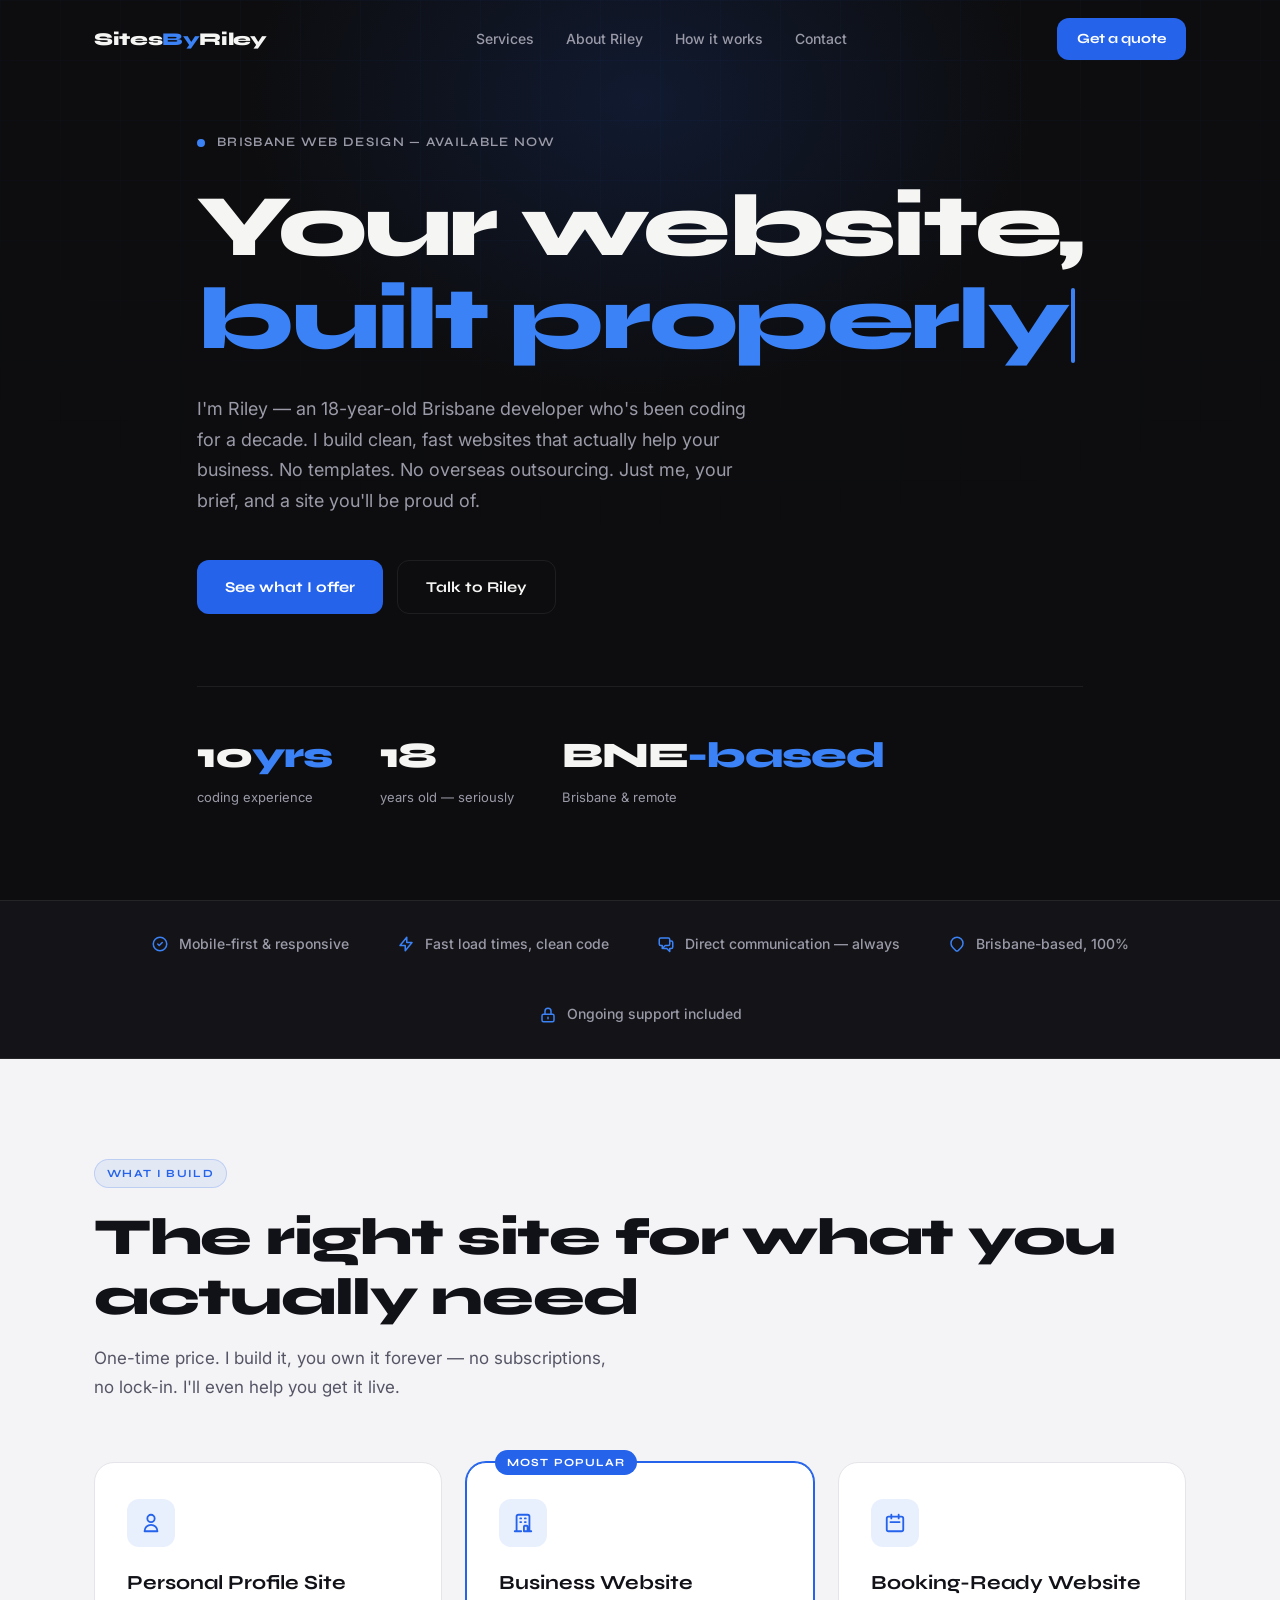
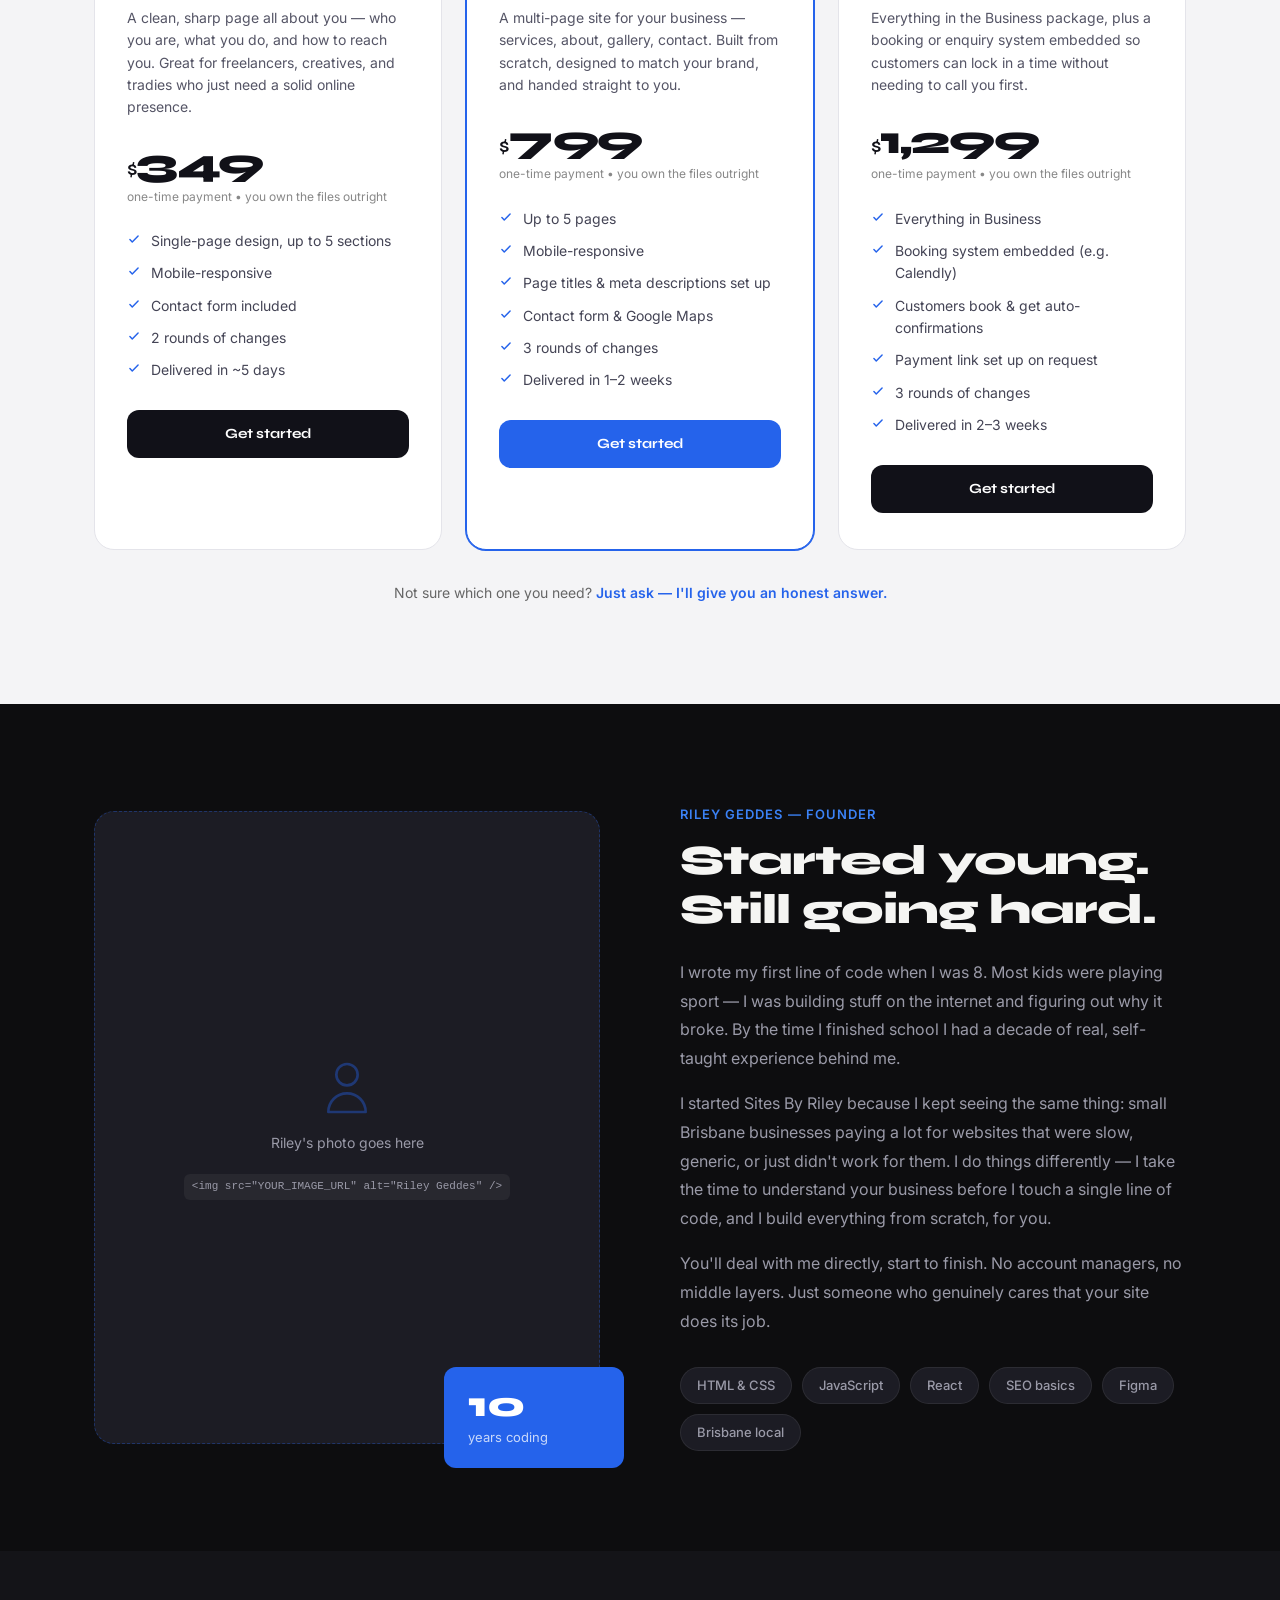
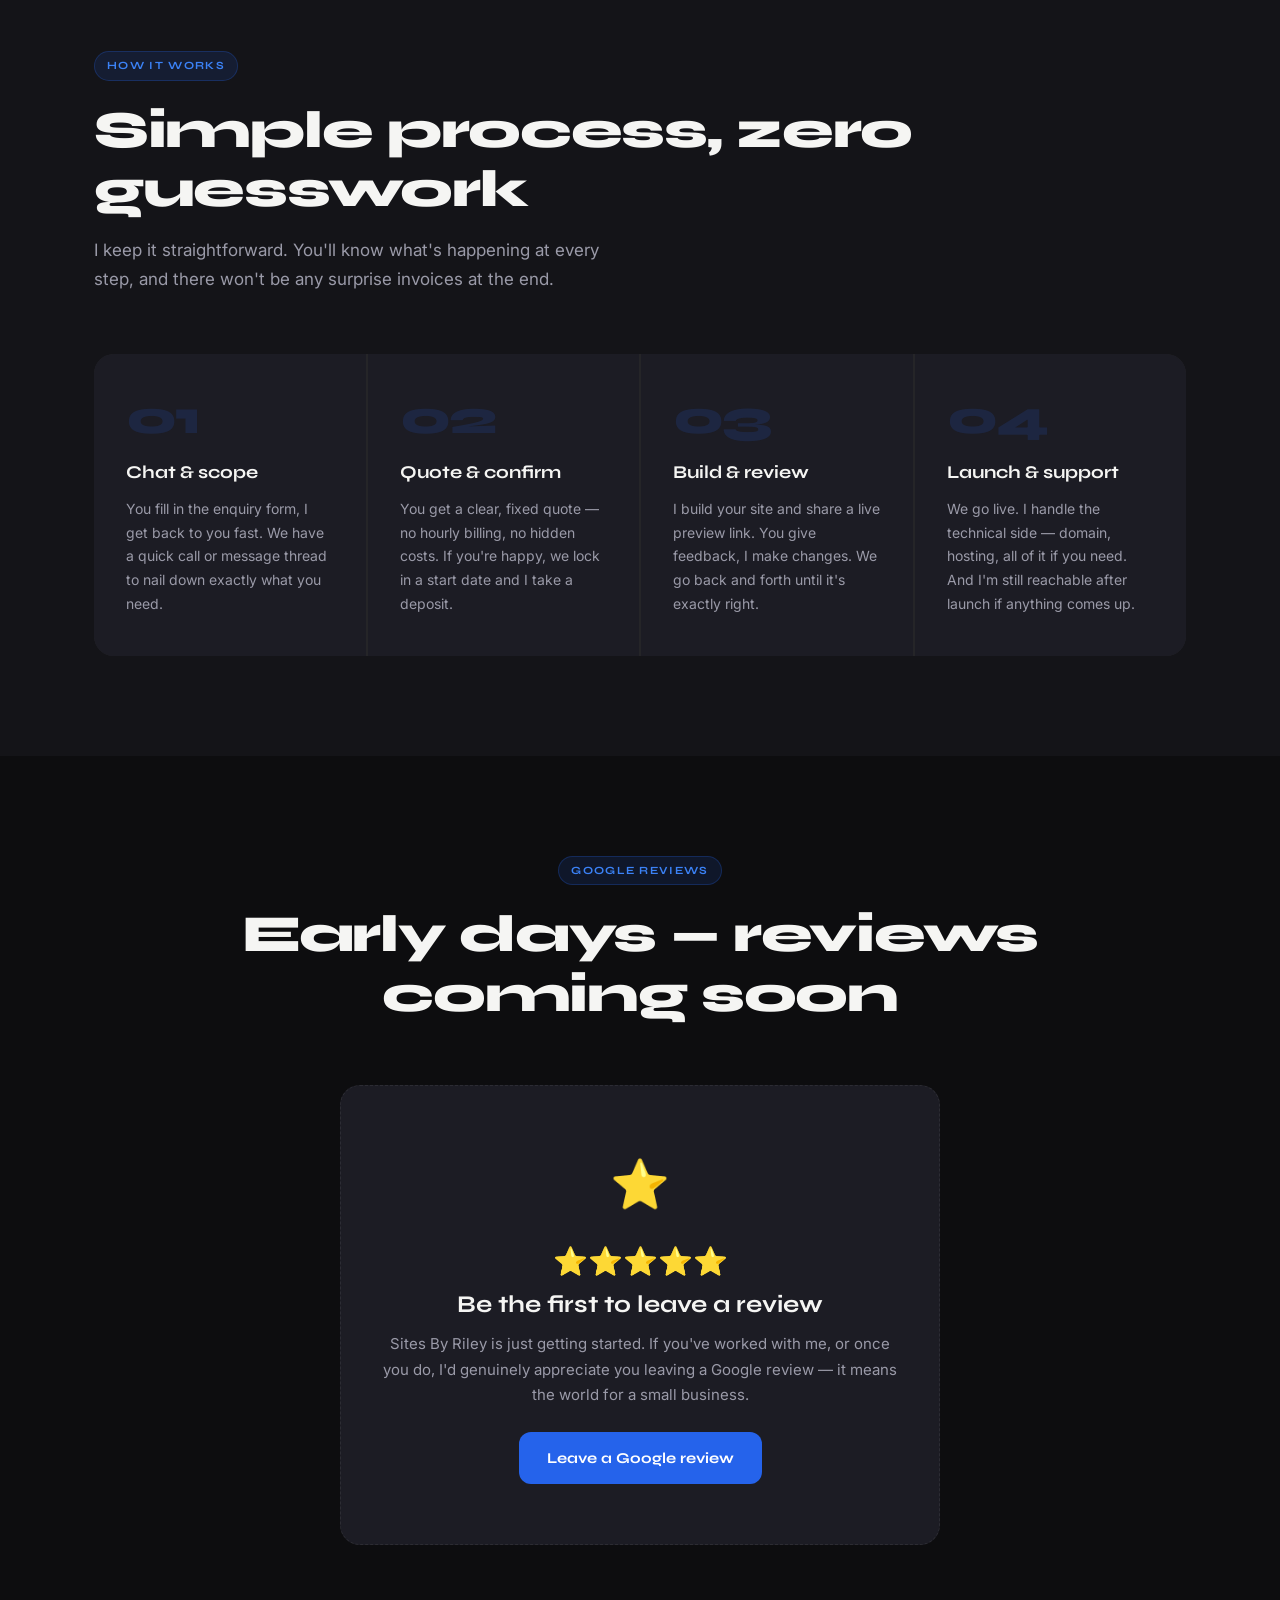
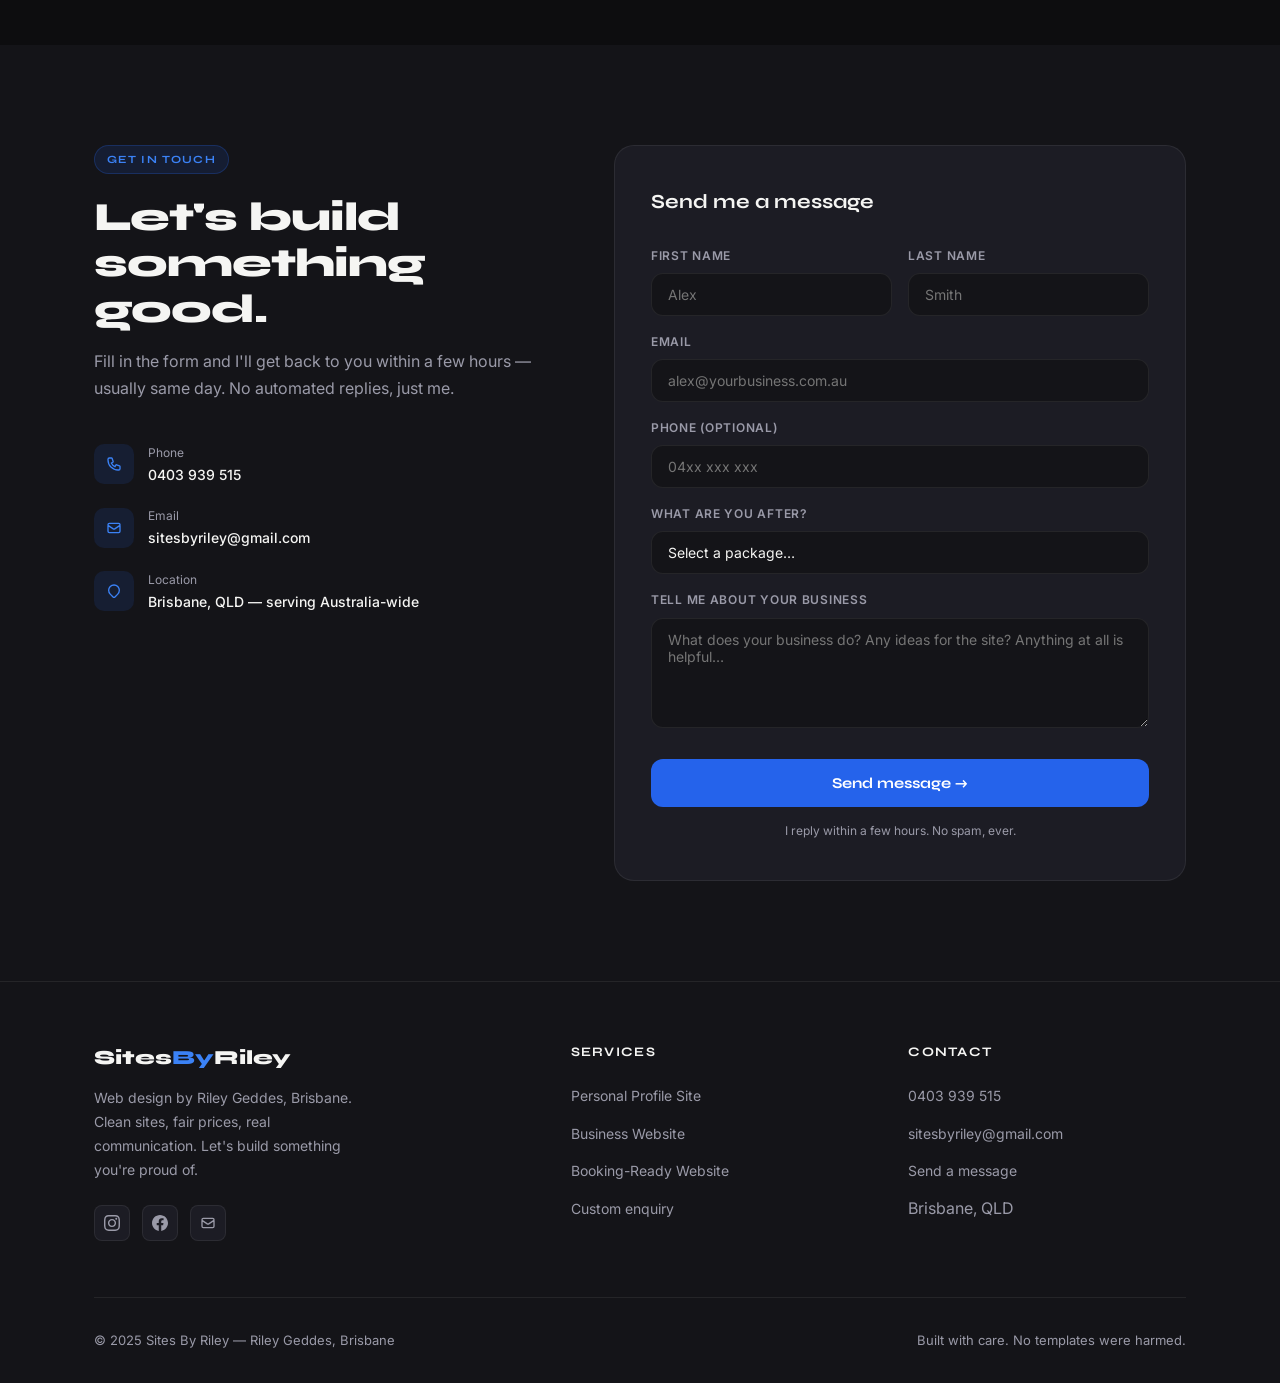
==== index.html @ 0ab47c98 "Add files via upload" ====
<!DOCTYPE html>
<html lang="en">
<head>
<meta charset="UTF-8" />
<meta name="viewport" content="width=device-width, initial-scale=1.0" />
<title>Sites By Riley — Brisbane Web Design</title>
<meta name="description" content="Brisbane web design by Riley Geddes. Professional websites built fast, priced fairly, and made to actually work for your business." />
<link rel="preconnect" href="https://fonts.googleapis.com" />
<link rel="preconnect" href="https://fonts.gstatic.com" crossorigin />
<link href="https://fonts.googleapis.com/css2?family=Syne:wght@400;600;700;800&family=Inter:wght@400;500;600&display=swap" rel="stylesheet" />
<style>
  /* ── Reset & Base ─────────────────────────────── */
  *, *::before, *::after { box-sizing: border-box; margin: 0; padding: 0; }

  :root {
    --black:    #0D0D0F;
    --surface:  #141418;
    --card:     #1C1C24;
    --border:   rgba(255,255,255,0.07);
    --blue:     #2563EB;
    --blue-lt:  #3B82F6;
    --blue-glow:rgba(37,99,235,0.25);
    --white:    #F5F5F3;
    --muted:    #9A9AA8;
    --light-bg: #F4F4F6;
    --light-text:#111118;
    --radius:   12px;
    --radius-lg:20px;
    --transition:0.3s cubic-bezier(.4,0,.2,1);
  }

  html { scroll-behavior: smooth; }

  body {
    font-family: 'Inter', sans-serif;
    background: var(--black);
    color: var(--white);
    font-size: 16px;
    line-height: 1.6;
    -webkit-font-smoothing: antialiased;
  }

  h1,h2,h3,h4 { font-family: 'Syne', sans-serif; line-height: 1.15; }

  a { color: inherit; text-decoration: none; }

  img { display: block; max-width: 100%; }

  /* ── Utility ──────────────────────────────────── */
  .container { max-width: 1140px; margin: 0 auto; padding: 0 24px; }
  .accent { color: var(--blue-lt); }
  .tag {
    display: inline-block;
    font-family: 'Syne', sans-serif;
    font-size: 11px;
    font-weight: 700;
    letter-spacing: .12em;
    text-transform: uppercase;
    color: var(--blue-lt);
    background: rgba(37,99,235,0.12);
    border: 1px solid rgba(37,99,235,0.25);
    padding: 5px 12px;
    border-radius: 100px;
    margin-bottom: 20px;
  }
  .btn {
    display: inline-flex;
    align-items: center;
    gap: 8px;
    padding: 14px 28px;
    border-radius: var(--radius);
    font-family: 'Syne', sans-serif;
    font-weight: 700;
    font-size: 15px;
    cursor: pointer;
    border: none;
    transition: var(--transition);
    text-decoration: none;
  }
  .btn-primary {
    background: var(--blue);
    color: #fff;
    box-shadow: 0 0 0 0 var(--blue-glow);
  }
  .btn-primary:hover {
    background: var(--blue-lt);
    transform: translateY(-2px);
    box-shadow: 0 8px 30px var(--blue-glow);
  }
  .btn-ghost {
    background: transparent;
    color: var(--white);
    border: 1.5px solid var(--border);
  }
  .btn-ghost:hover {
    border-color: rgba(255,255,255,0.3);
    background: rgba(255,255,255,0.05);
  }

  /* ── Scroll Reveal ────────────────────────────── */
  .reveal {
    opacity: 0;
    transform: translateY(28px);
    transition: opacity 0.65s ease, transform 0.65s ease;
  }
  .reveal.visible {
    opacity: 1;
    transform: translateY(0);
  }
  .reveal-delay-1 { transition-delay: 0.1s; }
  .reveal-delay-2 { transition-delay: 0.2s; }
  .reveal-delay-3 { transition-delay: 0.3s; }
  .reveal-delay-4 { transition-delay: 0.4s; }

  @media (prefers-reduced-motion: reduce) {
    .reveal { opacity: 1; transform: none; transition: none; }
  }

  /* ── Nav ──────────────────────────────────────── */
  nav {
    position: fixed;
    top: 0; left: 0; right: 0;
    z-index: 100;
    padding: 18px 0;
    transition: background var(--transition), box-shadow var(--transition);
  }
  nav.scrolled {
    background: rgba(13,13,15,0.92);
    backdrop-filter: blur(16px);
    -webkit-backdrop-filter: blur(16px);
    box-shadow: 0 1px 0 var(--border);
  }
  .nav-inner {
    display: flex;
    align-items: center;
    justify-content: space-between;
  }
  .nav-logo {
    font-family: 'Syne', sans-serif;
    font-weight: 800;
    font-size: 18px;
    letter-spacing: -0.02em;
  }
  .nav-logo span { color: var(--blue-lt); }
  .nav-links {
    display: flex;
    align-items: center;
    gap: 32px;
    list-style: none;
  }
  .nav-links a {
    font-size: 14px;
    font-weight: 500;
    color: var(--muted);
    transition: color var(--transition);
  }
  .nav-links a:hover { color: var(--white); }
  .nav-cta { display: flex; align-items: center; gap: 12px; }
  .hamburger {
    display: none;
    flex-direction: column;
    gap: 5px;
    cursor: pointer;
    background: none;
    border: none;
    padding: 4px;
  }
  .hamburger span {
    display: block;
    width: 24px;
    height: 2px;
    background: var(--white);
    border-radius: 2px;
    transition: var(--transition);
  }
  .mobile-menu {
    display: none;
    position: fixed;
    top: 0; left: 0; right: 0; bottom: 0;
    background: var(--black);
    z-index: 99;
    flex-direction: column;
    align-items: center;
    justify-content: center;
    gap: 40px;
  }
  .mobile-menu.open { display: flex; }
  .mobile-menu a {
    font-family: 'Syne', sans-serif;
    font-size: 28px;
    font-weight: 700;
    color: var(--white);
    transition: color var(--transition);
  }
  .mobile-menu a:hover { color: var(--blue-lt); }
  .mobile-close {
    position: absolute;
    top: 22px; right: 24px;
    background: none;
    border: none;
    color: var(--white);
    font-size: 28px;
    cursor: pointer;
  }

  @media (max-width: 768px) {
    .nav-links, .nav-cta { display: none; }
    .hamburger { display: flex; }
  }

  /* ── Hero ─────────────────────────────────────── */
  #hero {
    min-height: 100vh;
    display: flex;
    flex-direction: column;
    justify-content: center;
    padding: 120px 0 80px;
    position: relative;
    overflow: hidden;
  }
  .hero-grid-bg {
    position: absolute;
    inset: 0;
    background-image:
      linear-gradient(rgba(37,99,235,0.04) 1px, transparent 1px),
      linear-gradient(90deg, rgba(37,99,235,0.04) 1px, transparent 1px);
    background-size: 60px 60px;
    mask-image: radial-gradient(ellipse 80% 60% at 50% 0%, black 40%, transparent 100%);
    -webkit-mask-image: radial-gradient(ellipse 80% 60% at 50% 0%, black 40%, transparent 100%);
  }
  .hero-glow {
    position: absolute;
    top: -200px; left: 50%;
    transform: translateX(-50%);
    width: 800px; height: 600px;
    background: radial-gradient(ellipse, rgba(37,99,235,0.15) 0%, transparent 70%);
    pointer-events: none;
  }
  .hero-content { position: relative; z-index: 1; }
  .hero-eyebrow {
    display: flex;
    align-items: center;
    gap: 12px;
    margin-bottom: 28px;
  }
  .hero-eyebrow-dot {
    width: 8px; height: 8px;
    border-radius: 50%;
    background: var(--blue-lt);
    animation: pulse 2s ease infinite;
  }
  @keyframes pulse {
    0%,100% { box-shadow: 0 0 0 0 rgba(59,130,246,0.6); }
    50% { box-shadow: 0 0 0 8px rgba(59,130,246,0); }
  }
  .hero-eyebrow-text {
    font-family: 'Syne', sans-serif;
    font-size: 13px;
    font-weight: 600;
    letter-spacing: .1em;
    text-transform: uppercase;
    color: var(--muted);
  }
  .hero-headline {
    font-size: clamp(44px, 7vw, 88px);
    font-weight: 800;
    letter-spacing: -0.03em;
    line-height: 1.05;
    margin-bottom: 28px;
  }
  .hero-headline .line-accent { color: var(--blue-lt); }
  .cursor {
    display: inline-block;
    width: 4px;
    height: .85em;
    background: var(--blue-lt);
    margin-left: 4px;
    vertical-align: middle;
    border-radius: 2px;
    animation: blink 1.1s step-end infinite;
  }
  @keyframes blink {
    0%,100% { opacity: 1; }
    50% { opacity: 0; }
  }
  .hero-sub {
    font-size: 18px;
    color: var(--muted);
    max-width: 560px;
    margin-bottom: 44px;
    line-height: 1.7;
  }
  .hero-actions { display: flex; gap: 14px; flex-wrap: wrap; }
  .hero-stats {
    display: flex;
    gap: 48px;
    margin-top: 72px;
    padding-top: 40px;
    border-top: 1px solid var(--border);
    flex-wrap: wrap;
  }
  .hero-stat-num {
    font-family: 'Syne', sans-serif;
    font-size: 36px;
    font-weight: 800;
    color: var(--white);
    letter-spacing: -0.03em;
  }
  .hero-stat-num span { color: var(--blue-lt); }
  .hero-stat-label {
    font-size: 13px;
    color: var(--muted);
    margin-top: 2px;
  }

  /* ── Trust Strip ──────────────────────────────── */
  #trust {
    border-top: 1px solid var(--border);
    border-bottom: 1px solid var(--border);
    padding: 32px 0;
    background: var(--surface);
  }
  .trust-inner {
    display: flex;
    align-items: center;
    justify-content: center;
    gap: 48px;
    flex-wrap: wrap;
  }
  .trust-item {
    display: flex;
    align-items: center;
    gap: 10px;
    font-size: 14px;
    font-weight: 500;
    color: var(--muted);
  }
  .trust-item svg { color: var(--blue-lt); flex-shrink: 0; }

  /* ── Section Shared ───────────────────────────── */
  .section { padding: 100px 0; }
  .section-header { margin-bottom: 60px; }
  .section-title {
    font-size: clamp(32px, 4.5vw, 52px);
    font-weight: 800;
    letter-spacing: -0.025em;
    margin-bottom: 16px;
  }
  .section-sub {
    font-size: 17px;
    color: var(--muted);
    max-width: 520px;
    line-height: 1.7;
  }

  /* ── Services ─────────────────────────────────── */
  #services { background: var(--light-bg); color: var(--light-text); }
  #services .tag { color: var(--blue); background: rgba(37,99,235,0.08); border-color: rgba(37,99,235,0.2); }
  #services .section-title { color: var(--light-text); }
  #services .section-sub { color: #555566; }



  .services-grid {
    display: grid;
    grid-template-columns: repeat(auto-fit, minmax(300px, 1fr));
    gap: 24px;
  }
  .service-card {
    background: #fff;
    border-radius: var(--radius-lg);
    padding: 36px 32px;
    border: 1.5px solid #E4E4EA;
    position: relative;
    transition: var(--transition);
    cursor: default;
  }
  .service-card:hover {
    border-color: var(--blue);
    box-shadow: 0 12px 40px rgba(37,99,235,0.12);
    transform: translateY(-4px);
  }
  .service-card.popular {
    border-color: var(--blue);
    box-shadow: 0 0 0 1px var(--blue);
  }
  .popular-badge {
    position: absolute;
    top: -13px; left: 28px;
    background: var(--blue);
    color: #fff;
    font-family: 'Syne', sans-serif;
    font-size: 11px;
    font-weight: 700;
    letter-spacing: .1em;
    text-transform: uppercase;
    padding: 4px 12px;
    border-radius: 100px;
  }
  .service-icon {
    width: 48px; height: 48px;
    border-radius: 12px;
    background: rgba(37,99,235,0.1);
    display: flex;
    align-items: center;
    justify-content: center;
    margin-bottom: 20px;
    color: var(--blue);
  }
  .service-name {
    font-family: 'Syne', sans-serif;
    font-size: 20px;
    font-weight: 700;
    color: var(--light-text);
    margin-bottom: 8px;
  }
  .service-tagline {
    font-size: 14px;
    color: #555566;
    margin-bottom: 24px;
    line-height: 1.6;
  }
  .service-price {
    margin-bottom: 24px;
  }
  .price-amount {
    font-family: 'Syne', sans-serif;
    font-size: 40px;
    font-weight: 800;
    color: var(--light-text);
    letter-spacing: -0.03em;
    line-height: 1;
  }
  .price-amount span { font-size: 20px; font-weight: 600; }
  .price-note {
    font-size: 12px;
    color: #888;
    margin-top: 4px;
  }
  .service-features {
    list-style: none;
    margin-bottom: 28px;
    display: flex;
    flex-direction: column;
    gap: 10px;
  }
  .service-features li {
    display: flex;
    align-items: flex-start;
    gap: 10px;
    font-size: 14px;
    color: #444455;
  }
  .service-features li svg { color: var(--blue); flex-shrink: 0; margin-top: 2px; }
  .btn-service {
    width: 100%;
    justify-content: center;
    background: var(--light-text);
    color: #fff;
    font-family: 'Syne', sans-serif;
    font-weight: 700;
    font-size: 14px;
    padding: 13px 20px;
    border-radius: var(--radius);
    border: none;
    cursor: pointer;
    transition: var(--transition);
    text-align: center;
    display: block;
    text-decoration: none;
  }
  .btn-service:hover { background: var(--blue); transform: translateY(-1px); }
  .service-card.popular .btn-service { background: var(--blue); }
  .service-card.popular .btn-service:hover { background: var(--blue-lt); }



  /* ── About / Riley ────────────────────────────── */
  #about { background: var(--black); }
  .about-grid {
    display: grid;
    grid-template-columns: 1fr 1fr;
    gap: 80px;
    align-items: center;
  }
  .riley-photo-wrap {
    position: relative;
  }
  .riley-photo-placeholder {
    width: 100%;
    aspect-ratio: 4/5;
    border-radius: var(--radius-lg);
    background: var(--card);
    border: 1.5px dashed rgba(37,99,235,0.35);
    display: flex;
    flex-direction: column;
    align-items: center;
    justify-content: center;
    gap: 12px;
    color: var(--muted);
    font-size: 14px;
    text-align: center;
    padding: 32px;
  }
  .riley-photo-placeholder svg { color: rgba(37,99,235,0.4); }
  .riley-photo-placeholder code {
    font-size: 11px;
    background: rgba(255,255,255,0.05);
    padding: 4px 8px;
    border-radius: 6px;
    display: block;
    margin-top: 8px;
  }
  .about-accent-card {
    position: absolute;
    bottom: -24px;
    right: -24px;
    background: var(--blue);
    border-radius: var(--radius);
    padding: 20px 24px;
    min-width: 180px;
  }
  .about-accent-card .num {
    font-family: 'Syne', sans-serif;
    font-size: 36px;
    font-weight: 800;
    color: #fff;
    line-height: 1;
  }
  .about-accent-card .lbl {
    font-size: 13px;
    color: rgba(255,255,255,0.75);
    margin-top: 4px;
  }
  .about-bio-name {
    font-size: 13px;
    font-weight: 600;
    letter-spacing: .08em;
    text-transform: uppercase;
    color: var(--blue-lt);
    margin-bottom: 12px;
  }
  .about-headline {
    font-size: clamp(28px, 3.5vw, 42px);
    font-weight: 800;
    letter-spacing: -0.025em;
    margin-bottom: 24px;
    line-height: 1.15;
  }
  .about-body {
    color: var(--muted);
    line-height: 1.8;
    font-size: 16px;
    margin-bottom: 16px;
  }
  .about-chips {
    display: flex;
    flex-wrap: wrap;
    gap: 10px;
    margin-top: 32px;
  }
  .chip {
    background: var(--card);
    border: 1px solid var(--border);
    padding: 7px 16px;
    border-radius: 100px;
    font-size: 13px;
    font-weight: 500;
    color: var(--muted);
  }

  @media (max-width: 768px) {
    .about-grid { grid-template-columns: 1fr; gap: 52px; }
    .about-accent-card { right: 0; }
  }

  /* ── Process ──────────────────────────────────── */
  #process { background: var(--surface); }
  .process-steps {
    display: grid;
    grid-template-columns: repeat(auto-fit, minmax(220px, 1fr));
    gap: 2px;
    background: var(--border);
    border-radius: var(--radius-lg);
    overflow: hidden;
  }
  .process-step {
    background: var(--card);
    padding: 40px 32px;
    position: relative;
    transition: background var(--transition);
  }
  .process-step:hover { background: #222232; }
  .step-num {
    font-family: 'Syne', sans-serif;
    font-size: 48px;
    font-weight: 800;
    color: rgba(37,99,235,0.15);
    line-height: 1;
    margin-bottom: 16px;
    letter-spacing: -0.04em;
  }
  .step-title {
    font-family: 'Syne', sans-serif;
    font-size: 18px;
    font-weight: 700;
    color: var(--white);
    margin-bottom: 10px;
  }
  .step-desc {
    font-size: 14px;
    color: var(--muted);
    line-height: 1.7;
  }

  /* ── Reviews ──────────────────────────────────── */
  #reviews { background: var(--black); }
  .reviews-coming {
    background: var(--card);
    border: 1.5px dashed var(--border);
    border-radius: var(--radius-lg);
    padding: 60px 40px;
    text-align: center;
    max-width: 600px;
    margin: 0 auto;
  }
  .reviews-coming-icon {
    font-size: 48px;
    margin-bottom: 16px;
  }
  .reviews-coming h3 {
    font-size: 24px;
    font-weight: 700;
    margin-bottom: 12px;
  }
  .reviews-coming p {
    color: var(--muted);
    font-size: 15px;
    line-height: 1.7;
    margin-bottom: 24px;
  }
  .google-stars {
    display: flex;
    justify-content: center;
    gap: 4px;
    margin-bottom: 8px;
    font-size: 28px;
  }

  /* ── Contact / Form ───────────────────────────── */
  #contact { background: var(--surface); }
  .contact-grid {
    display: grid;
    grid-template-columns: 1fr 1.3fr;
    gap: 80px;
    align-items: start;
  }
  .contact-info-title {
    font-size: clamp(28px, 3.5vw, 40px);
    font-weight: 800;
    letter-spacing: -0.025em;
    margin-bottom: 16px;
    line-height: 1.15;
  }
  .contact-info-sub {
    color: var(--muted);
    line-height: 1.7;
    margin-bottom: 40px;
  }
  .contact-details {
    display: flex;
    flex-direction: column;
    gap: 20px;
  }
  .contact-detail {
    display: flex;
    align-items: center;
    gap: 14px;
  }
  .contact-detail-icon {
    width: 40px; height: 40px;
    border-radius: 10px;
    background: rgba(37,99,235,0.12);
    display: flex;
    align-items: center;
    justify-content: center;
    color: var(--blue-lt);
    flex-shrink: 0;
  }
  .contact-detail-label { font-size: 12px; color: var(--muted); margin-bottom: 2px; }
  .contact-detail-val { font-size: 14px; font-weight: 500; color: var(--white); }
  .contact-detail-val a { color: inherit; }
  .contact-detail-val a:hover { color: var(--blue-lt); }

  .form-card {
    background: var(--card);
    border: 1px solid var(--border);
    border-radius: var(--radius-lg);
    padding: 40px 36px;
  }
  .form-title {
    font-family: 'Syne', sans-serif;
    font-size: 20px;
    font-weight: 700;
    margin-bottom: 28px;
  }
  .form-row { display: grid; grid-template-columns: 1fr 1fr; gap: 16px; }
  .form-group { margin-bottom: 16px; }
  .form-group label {
    display: block;
    font-size: 12px;
    font-weight: 600;
    letter-spacing: .06em;
    text-transform: uppercase;
    color: var(--muted);
    margin-bottom: 8px;
  }
  .form-group input,
  .form-group select,
  .form-group textarea {
    width: 100%;
    background: var(--surface);
    border: 1.5px solid var(--border);
    border-radius: var(--radius);
    padding: 12px 16px;
    color: var(--white);
    font-family: 'Inter', sans-serif;
    font-size: 14px;
    transition: border-color var(--transition);
    outline: none;
    -webkit-appearance: none;
  }
  .form-group select { cursor: pointer; }
  .form-group input:focus,
  .form-group select:focus,
  .form-group textarea:focus {
    border-color: var(--blue);
    box-shadow: 0 0 0 3px rgba(37,99,235,0.15);
  }
  .form-group textarea { min-height: 110px; resize: vertical; }
  .form-submit {
    width: 100%;
    padding: 15px;
    background: var(--blue);
    color: #fff;
    font-family: 'Syne', sans-serif;
    font-weight: 700;
    font-size: 15px;
    border: none;
    border-radius: var(--radius);
    cursor: pointer;
    transition: var(--transition);
    margin-top: 8px;
  }
  .form-submit:hover { background: var(--blue-lt); transform: translateY(-2px); }
  .form-note {
    text-align: center;
    font-size: 12px;
    color: var(--muted);
    margin-top: 14px;
  }
  .form-success {
    display: none;
    text-align: center;
    padding: 24px;
    color: #4ade80;
    font-family: 'Syne', sans-serif;
    font-weight: 600;
  }

  @media (max-width: 768px) {
    .contact-grid { grid-template-columns: 1fr; gap: 48px; }
    .form-row { grid-template-columns: 1fr; }
  }



  /* ── Footer ───────────────────────────────────── */
  footer {
    background: var(--surface);
    border-top: 1px solid var(--border);
    padding: 60px 0 32px;
  }
  .footer-grid {
    display: grid;
    grid-template-columns: 1.5fr 1fr 1fr;
    gap: 60px;
    margin-bottom: 56px;
  }
  .footer-brand-name {
    font-family: 'Syne', sans-serif;
    font-size: 20px;
    font-weight: 800;
    margin-bottom: 12px;
  }
  .footer-brand-name span { color: var(--blue-lt); }
  .footer-brand-desc {
    font-size: 14px;
    color: var(--muted);
    line-height: 1.7;
    margin-bottom: 24px;
    max-width: 280px;
  }
  .footer-socials {
    display: flex;
    gap: 12px;
  }
  .footer-social {
    width: 36px; height: 36px;
    border-radius: 8px;
    background: var(--card);
    border: 1px solid var(--border);
    display: flex;
    align-items: center;
    justify-content: center;
    color: var(--muted);
    transition: var(--transition);
  }
  .footer-social:hover { color: var(--blue-lt); border-color: rgba(37,99,235,0.4); background: rgba(37,99,235,0.08); }
  .footer-col-title {
    font-family: 'Syne', sans-serif;
    font-size: 13px;
    font-weight: 700;
    letter-spacing: .1em;
    text-transform: uppercase;
    color: var(--white);
    margin-bottom: 20px;
  }
  .footer-links {
    list-style: none;
    display: flex;
    flex-direction: column;
    gap: 12px;
  }
  .footer-links a {
    font-size: 14px;
    color: var(--muted);
    transition: color var(--transition);
  }
  .footer-links a:hover { color: var(--white); }
  .footer-bottom {
    display: flex;
    align-items: center;
    justify-content: space-between;
    padding-top: 32px;
    border-top: 1px solid var(--border);
    font-size: 13px;
    color: var(--muted);
    flex-wrap: wrap;
    gap: 12px;
  }
  .footer-bottom a { color: var(--muted); }
  .footer-bottom a:hover { color: var(--blue-lt); }

  @media (max-width: 768px) {
    .footer-grid { grid-template-columns: 1fr; gap: 36px; }
    .footer-bottom { flex-direction: column; text-align: center; }
  }

  /* ── Misc responsive ──────────────────────────── */
  @media (max-width: 600px) {
    .hero-stats { gap: 28px; }
    .process-steps { grid-template-columns: 1fr; }
    .form-card { padding: 28px 20px; }
  }
</style>
</head>
<body>

<!-- ── Nav ───────────────────────────────────────── -->
<nav id="main-nav">
  <div class="container nav-inner">
    <a href="#hero" class="nav-logo">Sites<span>By</span>Riley</a>
    <ul class="nav-links">
      <li><a href="#services">Services</a></li>
      <li><a href="#about">About Riley</a></li>
      <li><a href="#process">How it works</a></li>
      <li><a href="#contact">Contact</a></li>
    </ul>
    <div class="nav-cta">
      <a href="#contact" class="btn btn-primary" style="padding:10px 20px;font-size:14px;">Get a quote</a>
    </div>
    <button class="hamburger" id="hamburger" aria-label="Open menu">
      <span></span><span></span><span></span>
    </button>
  </div>
</nav>

<!-- Mobile Menu -->
<div class="mobile-menu" id="mobile-menu">
  <button class="mobile-close" id="mobile-close">✕</button>
  <a href="#services" class="mobile-link">Services</a>
  <a href="#about" class="mobile-link">About Riley</a>
  <a href="#process" class="mobile-link">How it works</a>
  <a href="#contact" class="mobile-link">Contact</a>
  <a href="#contact" class="btn btn-primary">Get a quote</a>
</div>

<!-- ── Hero ──────────────────────────────────────── -->
<section id="hero">
  <div class="hero-grid-bg"></div>
  <div class="hero-glow"></div>
  <div class="container hero-content">
    <div class="hero-eyebrow reveal">
      <div class="hero-eyebrow-dot"></div>
      <span class="hero-eyebrow-text">Brisbane Web Design &mdash; Available now</span>
    </div>
    <h1 class="hero-headline reveal reveal-delay-1">
      Your website,<br>
      <span class="line-accent">built properly</span><span class="cursor"></span>
    </h1>
    <p class="hero-sub reveal reveal-delay-2">
      I'm Riley &mdash; an 18-year-old Brisbane developer who's been coding for a decade. I build clean, fast websites that actually help your business. No templates. No overseas outsourcing. Just me, your brief, and a site you'll be proud of.
    </p>
    <div class="hero-actions reveal reveal-delay-3">
      <a href="#services" class="btn btn-primary">See what I offer</a>
      <a href="#contact" class="btn btn-ghost">Talk to Riley</a>
    </div>
    <div class="hero-stats reveal reveal-delay-4">
      <div class="hero-stat">
        <div class="hero-stat-num">10<span>yrs</span></div>
        <div class="hero-stat-label">coding experience</div>
      </div>
      <div class="hero-stat">
        <div class="hero-stat-num">18</div>
        <div class="hero-stat-label">years old &mdash; seriously</div>
      </div>
      <div class="hero-stat">
        <div class="hero-stat-num">BNE<span>-based</span></div>
        <div class="hero-stat-label">Brisbane & remote</div>
      </div>
    </div>
  </div>
</section>

<!-- ── Trust Strip ────────────────────────────────── -->
<section id="trust">
  <div class="container">
    <div class="trust-inner">
      <div class="trust-item reveal">
        <svg width="18" height="18" fill="none" viewBox="0 0 24 24" stroke="currentColor" stroke-width="2"><path stroke-linecap="round" stroke-linejoin="round" d="M9 12l2 2 4-4m6 2a9 9 0 11-18 0 9 9 0 0118 0z"/></svg>
        Mobile-first &amp; responsive
      </div>
      <div class="trust-item reveal reveal-delay-1">
        <svg width="18" height="18" fill="none" viewBox="0 0 24 24" stroke="currentColor" stroke-width="2"><path stroke-linecap="round" stroke-linejoin="round" d="M13 10V3L4 14h7v7l9-11h-7z"/></svg>
        Fast load times, clean code
      </div>
      <div class="trust-item reveal reveal-delay-2">
        <svg width="18" height="18" fill="none" viewBox="0 0 24 24" stroke="currentColor" stroke-width="2"><path stroke-linecap="round" stroke-linejoin="round" d="M17 8h2a2 2 0 012 2v6a2 2 0 01-2 2h-2v4l-4-4H9a1.994 1.994 0 01-1.414-.586m0 0L11 14h4a2 2 0 002-2V6a2 2 0 00-2-2H5a2 2 0 00-2 2v6a2 2 0 002 2h2v4l.586-.586z"/></svg>
        Direct communication — always
      </div>
      <div class="trust-item reveal reveal-delay-3">
        <svg width="18" height="18" fill="none" viewBox="0 0 24 24" stroke="currentColor" stroke-width="2"><path stroke-linecap="round" stroke-linejoin="round" d="M17.657 16.657L13.414 20.9a1.998 1.998 0 01-2.827 0l-4.244-4.243a8 8 0 1111.314 0z"/></svg>
        Brisbane-based, 100%
      </div>
      <div class="trust-item reveal reveal-delay-4">
        <svg width="18" height="18" fill="none" viewBox="0 0 24 24" stroke="currentColor" stroke-width="2"><path stroke-linecap="round" stroke-linejoin="round" d="M12 15v2m-6 4h12a2 2 0 002-2v-6a2 2 0 00-2-2H6a2 2 0 00-2 2v6a2 2 0 002 2zm10-10V7a4 4 0 00-8 0v4h8z"/></svg>
        Ongoing support included
      </div>
    </div>
  </div>
</section>

<!-- ── Services ───────────────────────────────────── -->
<section id="services" class="section">
  <div class="container">
    <div class="section-header reveal">
      <div class="tag">What I build</div>
      <h2 class="section-title">The right site for what you actually need</h2>
      <p class="section-sub">One-time price. I build it, you own it forever — no subscriptions, no lock-in. I'll even help you get it live.</p>
    </div>

    <div class="services-grid">

      <!-- Card 1 -->
      <div class="service-card reveal reveal-delay-1">
        <div class="service-icon">
          <svg width="22" height="22" fill="none" viewBox="0 0 24 24" stroke="currentColor" stroke-width="2"><path stroke-linecap="round" stroke-linejoin="round" d="M16 7a4 4 0 11-8 0 4 4 0 018 0zM12 14a7 7 0 00-7 7h14a7 7 0 00-7-7z"/></svg>
        </div>
        <div class="service-name">Personal Profile Site</div>
        <div class="service-tagline">A clean, sharp page all about you — who you are, what you do, and how to reach you. Great for freelancers, creatives, and tradies who just need a solid online presence.</div>
        <div class="service-price">
          <div class="price-amount"><span>$</span>349</div>
          <div class="price-note">one-time payment &bull; you own the files outright</div>
        </div>
        <ul class="service-features">
          <li><svg width="14" height="14" fill="none" viewBox="0 0 24 24" stroke="currentColor" stroke-width="2.5"><path stroke-linecap="round" stroke-linejoin="round" d="M5 13l4 4L19 7"/></svg> Single-page design, up to 5 sections</li>
          <li><svg width="14" height="14" fill="none" viewBox="0 0 24 24" stroke="currentColor" stroke-width="2.5"><path stroke-linecap="round" stroke-linejoin="round" d="M5 13l4 4L19 7"/></svg> Mobile-responsive</li>
          <li><svg width="14" height="14" fill="none" viewBox="0 0 24 24" stroke="currentColor" stroke-width="2.5"><path stroke-linecap="round" stroke-linejoin="round" d="M5 13l4 4L19 7"/></svg> Contact form included</li>
          <li><svg width="14" height="14" fill="none" viewBox="0 0 24 24" stroke="currentColor" stroke-width="2.5"><path stroke-linecap="round" stroke-linejoin="round" d="M5 13l4 4L19 7"/></svg> 2 rounds of changes</li>
          <li><svg width="14" height="14" fill="none" viewBox="0 0 24 24" stroke="currentColor" stroke-width="2.5"><path stroke-linecap="round" stroke-linejoin="round" d="M5 13l4 4L19 7"/></svg> Delivered in ~5 days</li>
        </ul>
        <a href="#contact" class="btn-service">Get started</a>
      </div>

      <!-- Card 2 -->
      <div class="service-card popular reveal reveal-delay-2">
        <div class="popular-badge">Most popular</div>
        <div class="service-icon">
          <svg width="22" height="22" fill="none" viewBox="0 0 24 24" stroke="currentColor" stroke-width="2"><path stroke-linecap="round" stroke-linejoin="round" d="M19 21V5a2 2 0 00-2-2H7a2 2 0 00-2 2v16m14 0h2m-2 0h-5m-9 0H3m2 0h5M9 7h1m-1 4h1m4-4h1m-1 4h1m-2 10v-5a1 1 0 011-1h2a1 1 0 011 1v5m-4 0h4"/></svg>
        </div>
        <div class="service-name">Business Website</div>
        <div class="service-tagline">A multi-page site for your business — services, about, gallery, contact. Built from scratch, designed to match your brand, and handed straight to you.</div>
        <div class="service-price">
          <div class="price-amount"><span>$</span>799</div>
          <div class="price-note">one-time payment &bull; you own the files outright</div>
        </div>
        <ul class="service-features">
          <li><svg width="14" height="14" fill="none" viewBox="0 0 24 24" stroke="currentColor" stroke-width="2.5"><path stroke-linecap="round" stroke-linejoin="round" d="M5 13l4 4L19 7"/></svg> Up to 5 pages</li>
          <li><svg width="14" height="14" fill="none" viewBox="0 0 24 24" stroke="currentColor" stroke-width="2.5"><path stroke-linecap="round" stroke-linejoin="round" d="M5 13l4 4L19 7"/></svg> Mobile-responsive</li>
          <li><svg width="14" height="14" fill="none" viewBox="0 0 24 24" stroke="currentColor" stroke-width="2.5"><path stroke-linecap="round" stroke-linejoin="round" d="M5 13l4 4L19 7"/></svg> Page titles &amp; meta descriptions set up</li>
          <li><svg width="14" height="14" fill="none" viewBox="0 0 24 24" stroke="currentColor" stroke-width="2.5"><path stroke-linecap="round" stroke-linejoin="round" d="M5 13l4 4L19 7"/></svg> Contact form &amp; Google Maps</li>
          <li><svg width="14" height="14" fill="none" viewBox="0 0 24 24" stroke="currentColor" stroke-width="2.5"><path stroke-linecap="round" stroke-linejoin="round" d="M5 13l4 4L19 7"/></svg> 3 rounds of changes</li>
          <li><svg width="14" height="14" fill="none" viewBox="0 0 24 24" stroke="currentColor" stroke-width="2.5"><path stroke-linecap="round" stroke-linejoin="round" d="M5 13l4 4L19 7"/></svg> Delivered in 1&ndash;2 weeks</li>
        </ul>
        <a href="#contact" class="btn-service">Get started</a>
      </div>

      <!-- Card 3 -->
      <div class="service-card reveal reveal-delay-3">
        <div class="service-icon">
          <svg width="22" height="22" fill="none" viewBox="0 0 24 24" stroke="currentColor" stroke-width="2"><path stroke-linecap="round" stroke-linejoin="round" d="M8 7V3m8 4V3m-9 8h10M5 21h14a2 2 0 002-2V7a2 2 0 00-2-2H5a2 2 0 00-2 2v12a2 2 0 002 2z"/></svg>
        </div>
        <div class="service-name">Booking-Ready Website</div>
        <div class="service-tagline">Everything in the Business package, plus a booking or enquiry system embedded so customers can lock in a time without needing to call you first.</div>
        <div class="service-price">
          <div class="price-amount"><span>$</span>1,299</div>
          <div class="price-note">one-time payment &bull; you own the files outright</div>
        </div>
        <ul class="service-features">
          <li><svg width="14" height="14" fill="none" viewBox="0 0 24 24" stroke="currentColor" stroke-width="2.5"><path stroke-linecap="round" stroke-linejoin="round" d="M5 13l4 4L19 7"/></svg> Everything in Business</li>
          <li><svg width="14" height="14" fill="none" viewBox="0 0 24 24" stroke="currentColor" stroke-width="2.5"><path stroke-linecap="round" stroke-linejoin="round" d="M5 13l4 4L19 7"/></svg> Booking system embedded (e.g. Calendly)</li>
          <li><svg width="14" height="14" fill="none" viewBox="0 0 24 24" stroke="currentColor" stroke-width="2.5"><path stroke-linecap="round" stroke-linejoin="round" d="M5 13l4 4L19 7"/></svg> Customers book &amp; get auto-confirmations</li>
          <li><svg width="14" height="14" fill="none" viewBox="0 0 24 24" stroke="currentColor" stroke-width="2.5"><path stroke-linecap="round" stroke-linejoin="round" d="M5 13l4 4L19 7"/></svg> Payment link set up on request</li>
          <li><svg width="14" height="14" fill="none" viewBox="0 0 24 24" stroke="currentColor" stroke-width="2.5"><path stroke-linecap="round" stroke-linejoin="round" d="M5 13l4 4L19 7"/></svg> 3 rounds of changes</li>
          <li><svg width="14" height="14" fill="none" viewBox="0 0 24 24" stroke="currentColor" stroke-width="2.5"><path stroke-linecap="round" stroke-linejoin="round" d="M5 13l4 4L19 7"/></svg> Delivered in 2&ndash;3 weeks</li>
        </ul>
        <a href="#contact" class="btn-service">Get started</a>
      </div>

    </div>

    <p class="reveal" style="text-align:center;margin-top:32px;font-size:14px;color:#666;">
      Not sure which one you need? <a href="#contact" style="color:var(--blue);font-weight:600;">Just ask — I'll give you an honest answer.</a>
    </p>
  </div>
</section>

<!-- ── About Riley ────────────────────────────────── -->
<section id="about" class="section">
  <div class="container">
    <div class="about-grid">

      <div class="riley-photo-wrap reveal">
        <!-- ── REPLACE THIS BLOCK with an <img> tag when you have Riley's photo ── -->
        <div class="riley-photo-placeholder">
          <svg width="64" height="64" fill="none" viewBox="0 0 24 24" stroke="currentColor" stroke-width="1"><path stroke-linecap="round" stroke-linejoin="round" d="M16 7a4 4 0 11-8 0 4 4 0 018 0zM12 14a7 7 0 00-7 7h14a7 7 0 00-7-7z"/></svg>
          <span>Riley's photo goes here</span>
          <code>&lt;img src="YOUR_IMAGE_URL" alt="Riley Geddes" /&gt;</code>
        </div>
        <!-- ── END REPLACE ── -->
        <div class="about-accent-card">
          <div class="num">10</div>
          <div class="lbl">years coding</div>
        </div>
      </div>

      <div class="reveal reveal-delay-1">
        <div class="about-bio-name">Riley Geddes &mdash; Founder</div>
        <h2 class="about-headline">Started young.<br>Still going hard.</h2>
        <p class="about-body">
          I wrote my first line of code when I was 8. Most kids were playing sport &mdash; I was building stuff on the internet and figuring out why it broke. By the time I finished school I had a decade of real, self-taught experience behind me.
        </p>
        <p class="about-body">
          I started Sites By Riley because I kept seeing the same thing: small Brisbane businesses paying a lot for websites that were slow, generic, or just didn't work for them. I do things differently &mdash; I take the time to understand your business before I touch a single line of code, and I build everything from scratch, for you.
        </p>
        <p class="about-body">
          You'll deal with me directly, start to finish. No account managers, no middle layers. Just someone who genuinely cares that your site does its job.
        </p>
        <div class="about-chips">
          <span class="chip">HTML &amp; CSS</span>
          <span class="chip">JavaScript</span>
          <span class="chip">React</span>
          <span class="chip">SEO basics</span>
          <span class="chip">Figma</span>
          <span class="chip">Brisbane local</span>
        </div>
      </div>

    </div>
  </div>
</section>

<!-- ── Process ────────────────────────────────────── -->
<section id="process" class="section">
  <div class="container">
    <div class="section-header reveal">
      <div class="tag">How it works</div>
      <h2 class="section-title">Simple process, zero guesswork</h2>
      <p class="section-sub">I keep it straightforward. You'll know what's happening at every step, and there won't be any surprise invoices at the end.</p>
    </div>
    <div class="process-steps">
      <div class="process-step reveal">
        <div class="step-num">01</div>
        <div class="step-title">Chat &amp; scope</div>
        <div class="step-desc">You fill in the enquiry form, I get back to you fast. We have a quick call or message thread to nail down exactly what you need.</div>
      </div>
      <div class="process-step reveal reveal-delay-1">
        <div class="step-num">02</div>
        <div class="step-title">Quote &amp; confirm</div>
        <div class="step-desc">You get a clear, fixed quote &mdash; no hourly billing, no hidden costs. If you're happy, we lock in a start date and I take a deposit.</div>
      </div>
      <div class="process-step reveal reveal-delay-2">
        <div class="step-num">03</div>
        <div class="step-title">Build &amp; review</div>
        <div class="step-desc">I build your site and share a live preview link. You give feedback, I make changes. We go back and forth until it's exactly right.</div>
      </div>
      <div class="process-step reveal reveal-delay-3">
        <div class="step-num">04</div>
        <div class="step-title">Launch &amp; support</div>
        <div class="step-desc">We go live. I handle the technical side &mdash; domain, hosting, all of it if you need. And I'm still reachable after launch if anything comes up.</div>
      </div>
    </div>
  </div>
</section>

<!-- ── Reviews ────────────────────────────────────── -->
<section id="reviews" class="section">
  <div class="container">
    <div class="section-header reveal" style="text-align:center;">
      <div class="tag">Google reviews</div>
      <h2 class="section-title">Early days &mdash; reviews coming soon</h2>
    </div>
    <div class="reviews-coming reveal">
      <div class="reviews-coming-icon">⭐</div>
      <div class="google-stars">⭐⭐⭐⭐⭐</div>
      <h3>Be the first to leave a review</h3>
      <p>Sites By Riley is just getting started. If you've worked with me, or once you do, I'd genuinely appreciate you leaving a Google review &mdash; it means the world for a small business.</p>
      <a href="https://www.google.com/search?q=Sites+By+Riley+Brisbane" target="_blank" rel="noopener" class="btn btn-primary">Leave a Google review</a>
    </div>
  </div>
</section>

<!-- ── Contact ────────────────────────────────────── -->
<section id="contact" class="section">
  <div class="container">
    <div class="contact-grid">

      <div>
        <div class="tag reveal">Get in touch</div>
        <h2 class="contact-info-title reveal reveal-delay-1">Let's build something good.</h2>
        <p class="contact-info-sub reveal reveal-delay-2">Fill in the form and I'll get back to you within a few hours &mdash; usually same day. No automated replies, just me.</p>

        <div class="contact-details reveal reveal-delay-3">
          <div class="contact-detail">
            <div class="contact-detail-icon">
              <svg width="16" height="16" fill="none" viewBox="0 0 24 24" stroke="currentColor" stroke-width="2"><path stroke-linecap="round" stroke-linejoin="round" d="M3 5a2 2 0 012-2h3.28a1 1 0 01.948.684l1.498 4.493a1 1 0 01-.502 1.21l-2.257 1.13a11.042 11.042 0 005.516 5.516l1.13-2.257a1 1 0 011.21-.502l4.493 1.498a1 1 0 01.684.949V19a2 2 0 01-2 2h-1C9.716 21 3 14.284 3 6V5z"/></svg>
            </div>
            <div>
              <div class="contact-detail-label">Phone</div>
              <div class="contact-detail-val"><a href="tel:0403939515">0403 939 515</a></div>
            </div>
          </div>
          <div class="contact-detail">
            <div class="contact-detail-icon">
              <svg width="16" height="16" fill="none" viewBox="0 0 24 24" stroke="currentColor" stroke-width="2"><path stroke-linecap="round" stroke-linejoin="round" d="M3 8l7.89 5.26a2 2 0 002.22 0L21 8M5 19h14a2 2 0 002-2V7a2 2 0 00-2-2H5a2 2 0 00-2 2v10a2 2 0 002 2z"/></svg>
            </div>
            <div>
              <div class="contact-detail-label">Email</div>
              <div class="contact-detail-val"><a href="mailto:sitesbyriley@gmail.com">sitesbyriley@gmail.com</a></div>
            </div>
          </div>
          <div class="contact-detail">
            <div class="contact-detail-icon">
              <svg width="16" height="16" fill="none" viewBox="0 0 24 24" stroke="currentColor" stroke-width="2"><path stroke-linecap="round" stroke-linejoin="round" d="M17.657 16.657L13.414 20.9a1.998 1.998 0 01-2.827 0l-4.244-4.243a8 8 0 1111.314 0z"/></svg>
            </div>
            <div>
              <div class="contact-detail-label">Location</div>
              <div class="contact-detail-val">Brisbane, QLD &mdash; serving Australia-wide</div>
            </div>
          </div>
        </div>
      </div>

      <!-- Formspree Form -->
      <div class="form-card reveal reveal-delay-2">
        <div class="form-title">Send me a message</div>
        <!-- ── Replace YOUR_FORMSPREE_ID with your actual Formspree form ID ── -->
        <form id="contact-form" action="https://formspree.io/f/YOUR_FORMSPREE_ID" method="POST">
          <div class="form-row">
            <div class="form-group">
              <label for="fname">First name</label>
              <input type="text" id="fname" name="first_name" placeholder="Alex" required />
            </div>
            <div class="form-group">
              <label for="lname">Last name</label>
              <input type="text" id="lname" name="last_name" placeholder="Smith" />
            </div>
          </div>
          <div class="form-group">
            <label for="email">Email</label>
            <input type="email" id="email" name="email" placeholder="alex@yourbusiness.com.au" required />
          </div>
          <div class="form-group">
            <label for="phone">Phone (optional)</label>
            <input type="tel" id="phone" name="phone" placeholder="04xx xxx xxx" />
          </div>
          <div class="form-group">
            <label for="service">What are you after?</label>
            <select id="service" name="service">
              <option value="">Select a package&hellip;</option>
              <option value="personal">Personal Profile Site ($349)</option>
              <option value="business">Business Website ($799)</option>
              <option value="booking">Booking-Ready Website ($1,299)</option>
              <option value="not-sure">Not sure yet &mdash; need advice</option>
            </select>
          </div>
          <div class="form-group">
            <label for="message">Tell me about your business</label>
            <textarea id="message" name="message" placeholder="What does your business do? Any ideas for the site? Anything at all is helpful&hellip;" required></textarea>
          </div>
          <button type="submit" class="form-submit">Send message &rarr;</button>
          <p class="form-note">I reply within a few hours. No spam, ever.</p>
        </form>
        <div class="form-success" id="form-success">
          ✅ Message sent! I'll be in touch soon.
        </div>
      </div>

    </div>
  </div>
</section>


<!-- ── Footer ─────────────────────────────────────── -->
<footer>
  <div class="container">
    <div class="footer-grid">
      <div>
        <div class="footer-brand-name">Sites<span>By</span>Riley</div>
        <p class="footer-brand-desc">Web design by Riley Geddes, Brisbane. Clean sites, fair prices, real communication. Let's build something you're proud of.</p>
        <div class="footer-socials">
          <!-- Instagram: replace # with your URL when ready -->
          <a href="#" class="footer-social" aria-label="Instagram" target="_blank" rel="noopener">
            <svg width="16" height="16" fill="currentColor" viewBox="0 0 24 24"><path d="M12 2.163c3.204 0 3.584.012 4.85.07 3.252.148 4.771 1.691 4.919 4.919.058 1.265.069 1.645.069 4.849 0 3.205-.012 3.584-.069 4.849-.149 3.225-1.664 4.771-4.919 4.919-1.266.058-1.644.07-4.85.07-3.204 0-3.584-.012-4.849-.07-3.26-.149-4.771-1.699-4.919-4.92-.058-1.265-.07-1.644-.07-4.849 0-3.204.013-3.583.07-4.849.149-3.227 1.664-4.771 4.919-4.919 1.266-.057 1.645-.069 4.849-.069zm0-2.163c-3.259 0-3.667.014-4.947.072-4.358.2-6.78 2.618-6.98 6.98-.059 1.281-.073 1.689-.073 4.948 0 3.259.014 3.668.072 4.948.2 4.358 2.618 6.78 6.98 6.98 1.281.058 1.689.072 4.948.072 3.259 0 3.668-.014 4.948-.072 4.354-.2 6.782-2.618 6.979-6.98.059-1.28.073-1.689.073-4.948 0-3.259-.014-3.667-.072-4.947-.196-4.354-2.617-6.78-6.979-6.98-1.281-.059-1.69-.073-4.949-.073zm0 5.838c-3.403 0-6.162 2.759-6.162 6.162s2.759 6.163 6.162 6.163 6.162-2.759 6.162-6.163c0-3.403-2.759-6.162-6.162-6.162zm0 10.162c-2.209 0-4-1.79-4-4 0-2.209 1.791-4 4-4s4 1.791 4 4c0 2.21-1.791 4-4 4zm6.406-11.845c-.796 0-1.441.645-1.441 1.44s.645 1.44 1.441 1.44c.795 0 1.439-.645 1.439-1.44s-.644-1.44-1.439-1.44z"/></svg>
          </a>
          <!-- Facebook: replace # with your URL when ready -->
          <a href="#" class="footer-social" aria-label="Facebook" target="_blank" rel="noopener">
            <svg width="16" height="16" fill="currentColor" viewBox="0 0 24 24"><path d="M24 12.073c0-6.627-5.373-12-12-12s-12 5.373-12 12c0 5.99 4.388 10.954 10.125 11.854v-8.385H7.078v-3.47h3.047V9.43c0-3.007 1.792-4.669 4.533-4.669 1.312 0 2.686.235 2.686.235v2.953H15.83c-1.491 0-1.956.925-1.956 1.874v2.25h3.328l-.532 3.47h-2.796v8.385C19.612 23.027 24 18.062 24 12.073z"/></svg>
          </a>
          <a href="mailto:sitesbyriley@gmail.com" class="footer-social" aria-label="Email">
            <svg width="16" height="16" fill="none" viewBox="0 0 24 24" stroke="currentColor" stroke-width="2"><path stroke-linecap="round" stroke-linejoin="round" d="M3 8l7.89 5.26a2 2 0 002.22 0L21 8M5 19h14a2 2 0 002-2V7a2 2 0 00-2-2H5a2 2 0 00-2 2v10a2 2 0 002 2z"/></svg>
          </a>
        </div>
      </div>

      <div>
        <div class="footer-col-title">Services</div>
        <ul class="footer-links">
          <li><a href="#services">Personal Profile Site</a></li>
          <li><a href="#services">Business Website</a></li>
          <li><a href="#services">Booking-Ready Website</a></li>
          <li><a href="#contact">Custom enquiry</a></li>
        </ul>
      </div>

      <div>
        <div class="footer-col-title">Contact</div>
        <ul class="footer-links">
          <li><a href="tel:0403939515">0403 939 515</a></li>
          <li><a href="mailto:sitesbyriley@gmail.com">sitesbyriley@gmail.com</a></li>
          <li><a href="#contact">Send a message</a></li>
          <li><span style="color:var(--muted);">Brisbane, QLD</span></li>
        </ul>
      </div>
    </div>

    <div class="footer-bottom">
      <span>&copy; 2025 Sites By Riley &mdash; Riley Geddes, Brisbane</span>
      <span>Built with care. No templates were harmed.</span>
    </div>
  </div>
</footer>

<!-- ── Scripts ────────────────────────────────────── -->
<script>
  // Nav scroll effect
  const nav = document.getElementById('main-nav');
  window.addEventListener('scroll', () => {
    nav.classList.toggle('scrolled', window.scrollY > 40);
  });

  // Mobile menu
  const hamburger = document.getElementById('hamburger');
  const mobileMenu = document.getElementById('mobile-menu');
  const mobileClose = document.getElementById('mobile-close');
  hamburger.addEventListener('click', () => mobileMenu.classList.add('open'));
  mobileClose.addEventListener('click', () => mobileMenu.classList.remove('open'));
  document.querySelectorAll('.mobile-link, .mobile-menu .btn').forEach(el => {
    el.addEventListener('click', () => mobileMenu.classList.remove('open'));
  });


  // Scroll reveal
  const revealEls = document.querySelectorAll('.reveal');
  const observer = new IntersectionObserver((entries) => {
    entries.forEach(entry => {
      if (entry.isIntersecting) {
        entry.target.classList.add('visible');
        observer.unobserve(entry.target);
      }
    });
  }, { threshold: 0.12, rootMargin: '0px 0px -40px 0px' });
  revealEls.forEach(el => observer.observe(el));

  // Formspree AJAX submission
  const form = document.getElementById('contact-form');
  const successMsg = document.getElementById('form-success');
  if (form) {
    form.addEventListener('submit', async (e) => {
      e.preventDefault();
      const btn = form.querySelector('.form-submit');
      btn.textContent = 'Sending…';
      btn.disabled = true;
      try {
        const res = await fetch(form.action, {
          method: 'POST',
          body: new FormData(form),
          headers: { Accept: 'application/json' }
        });
        if (res.ok) {
          form.style.display = 'none';
          successMsg.style.display = 'block';
        } else {
          btn.textContent = 'Something went wrong — try emailing directly';
          btn.disabled = false;
        }
      } catch {
        btn.textContent = 'Something went wrong — try emailing directly';
        btn.disabled = false;
      }
    });
  }
</script>
</body>
</html>
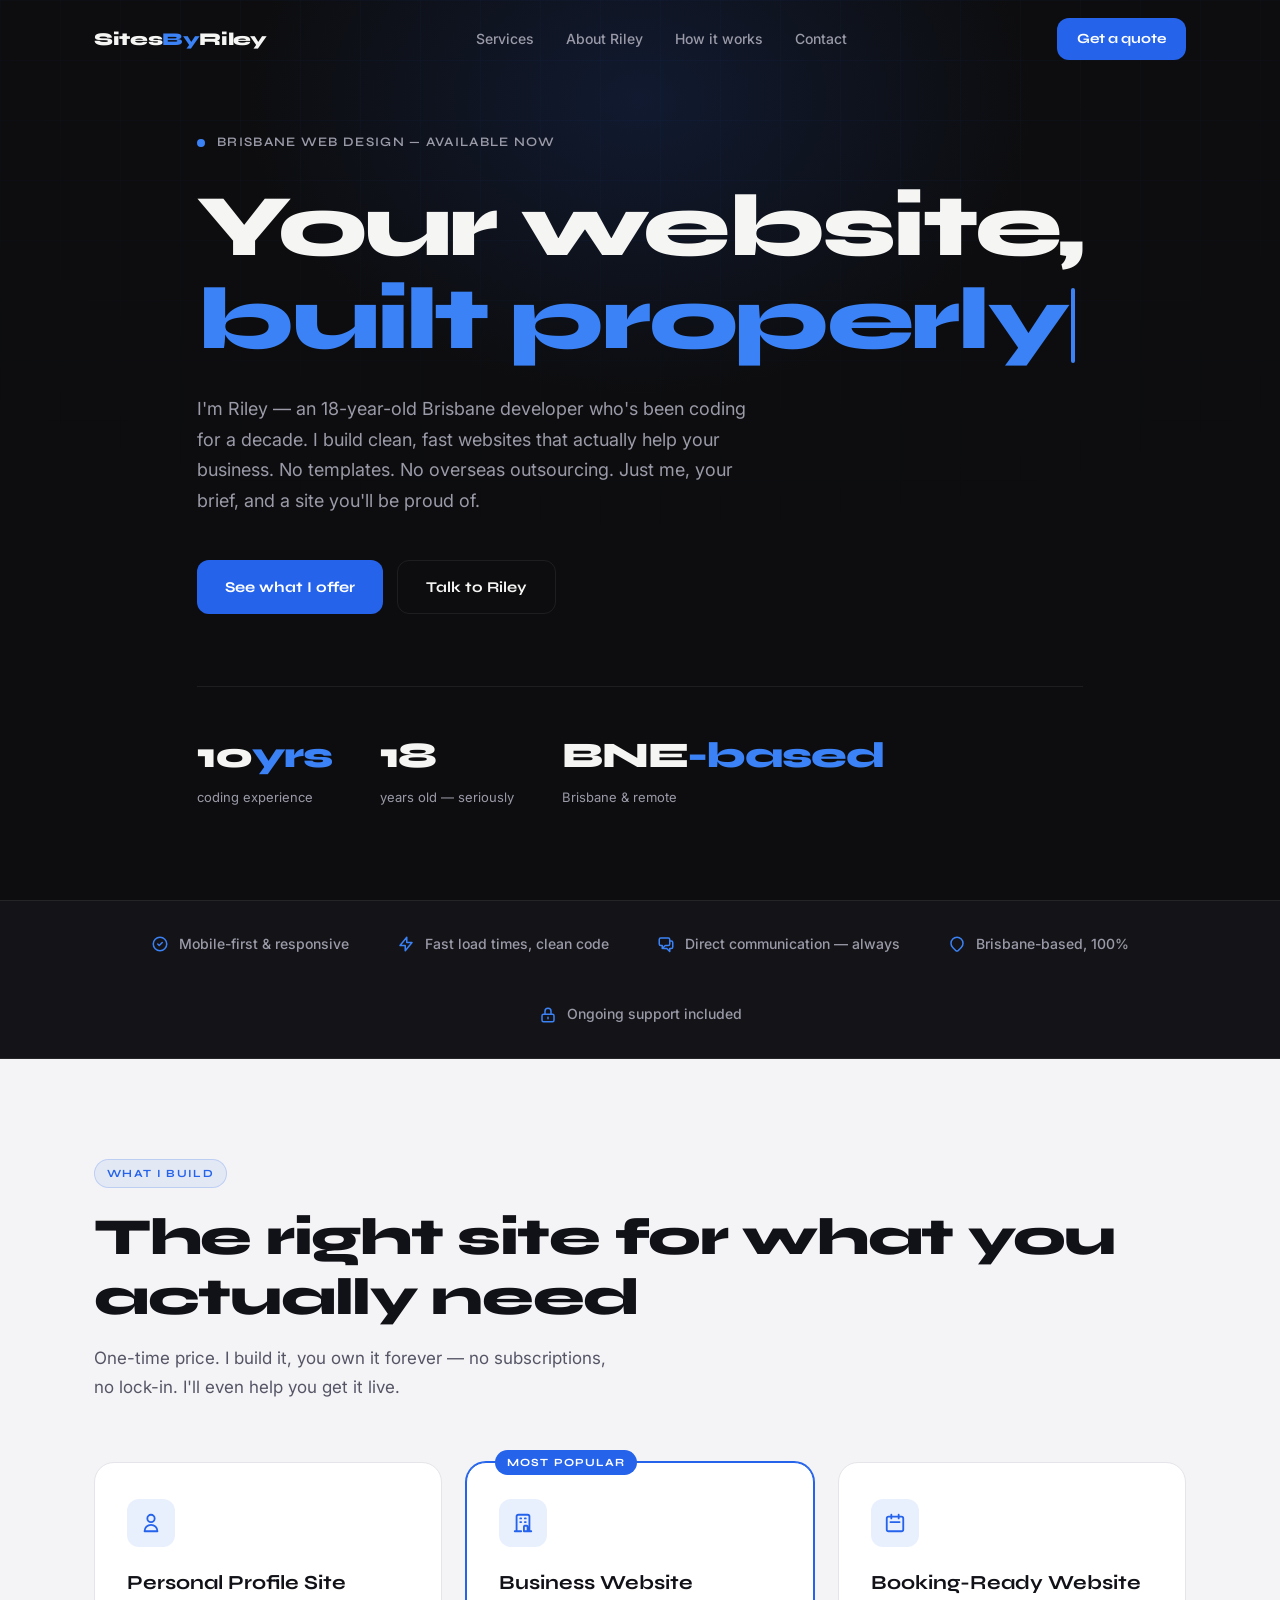
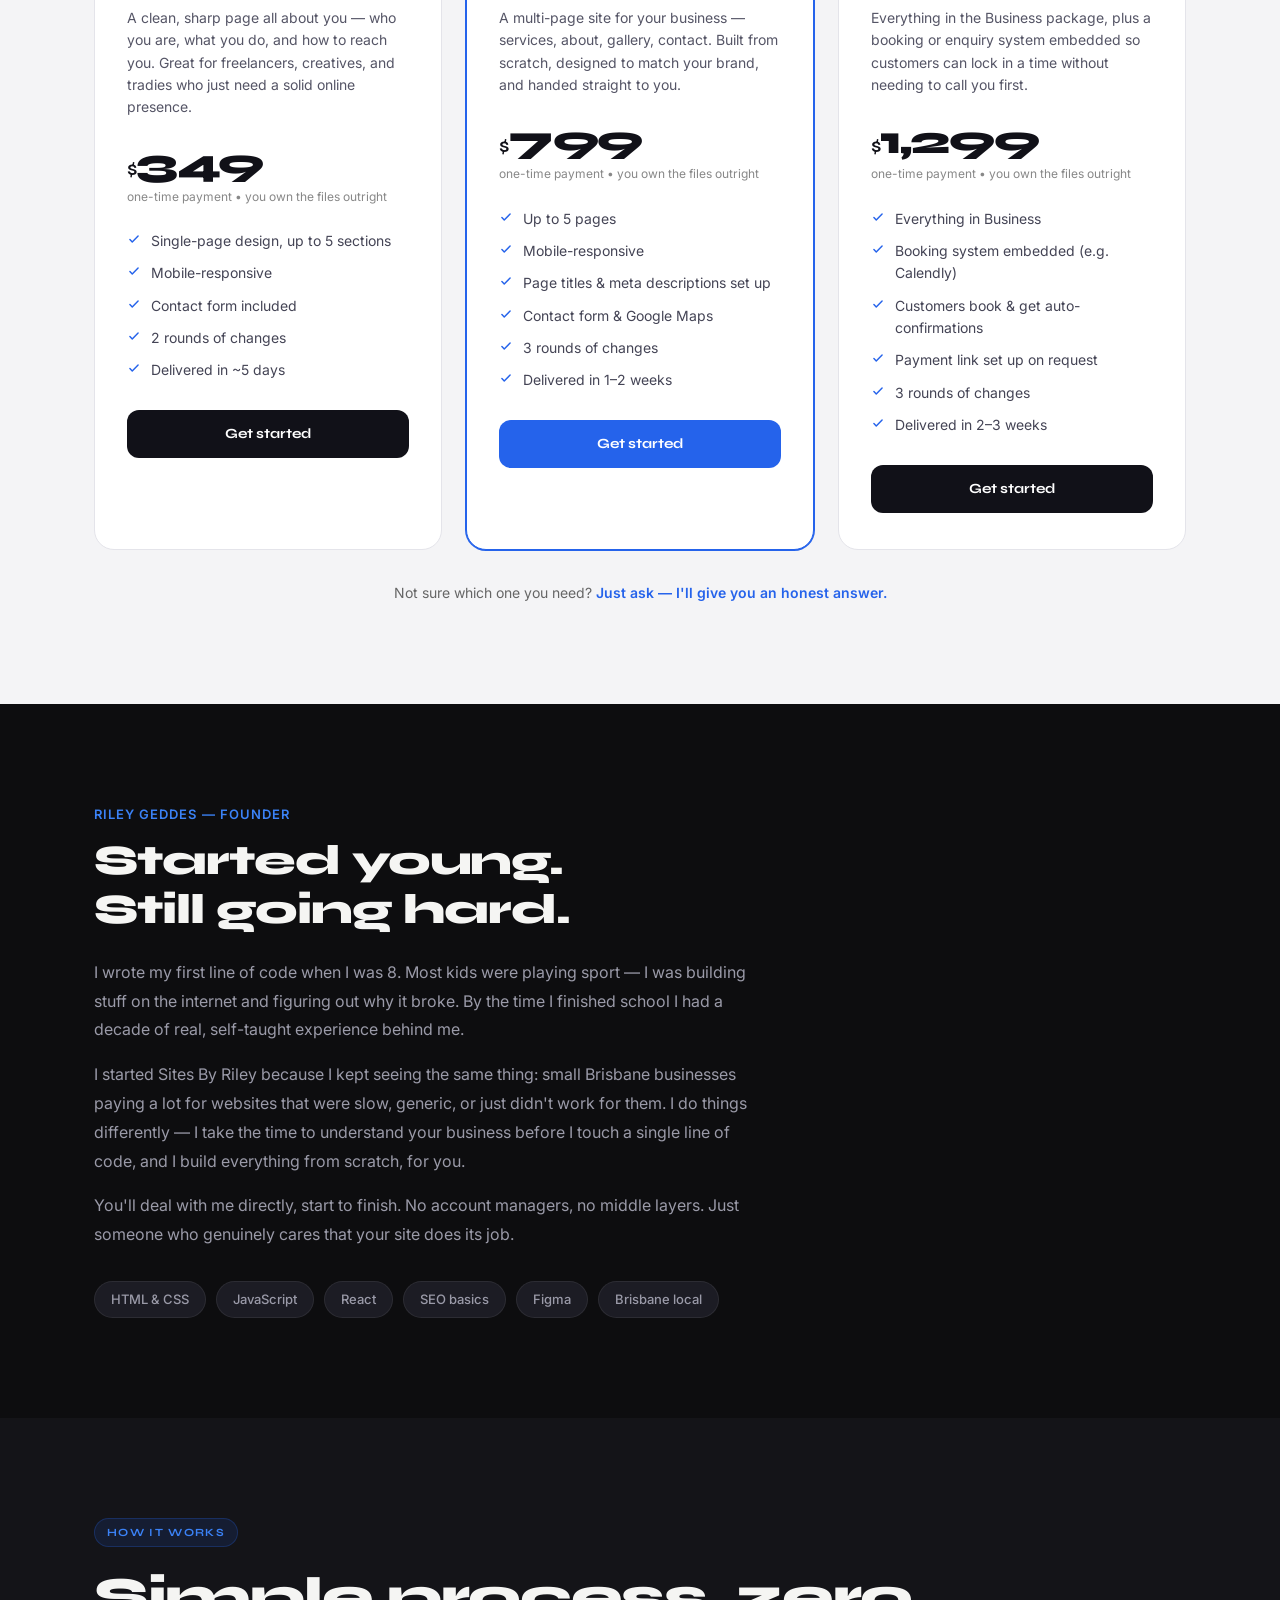
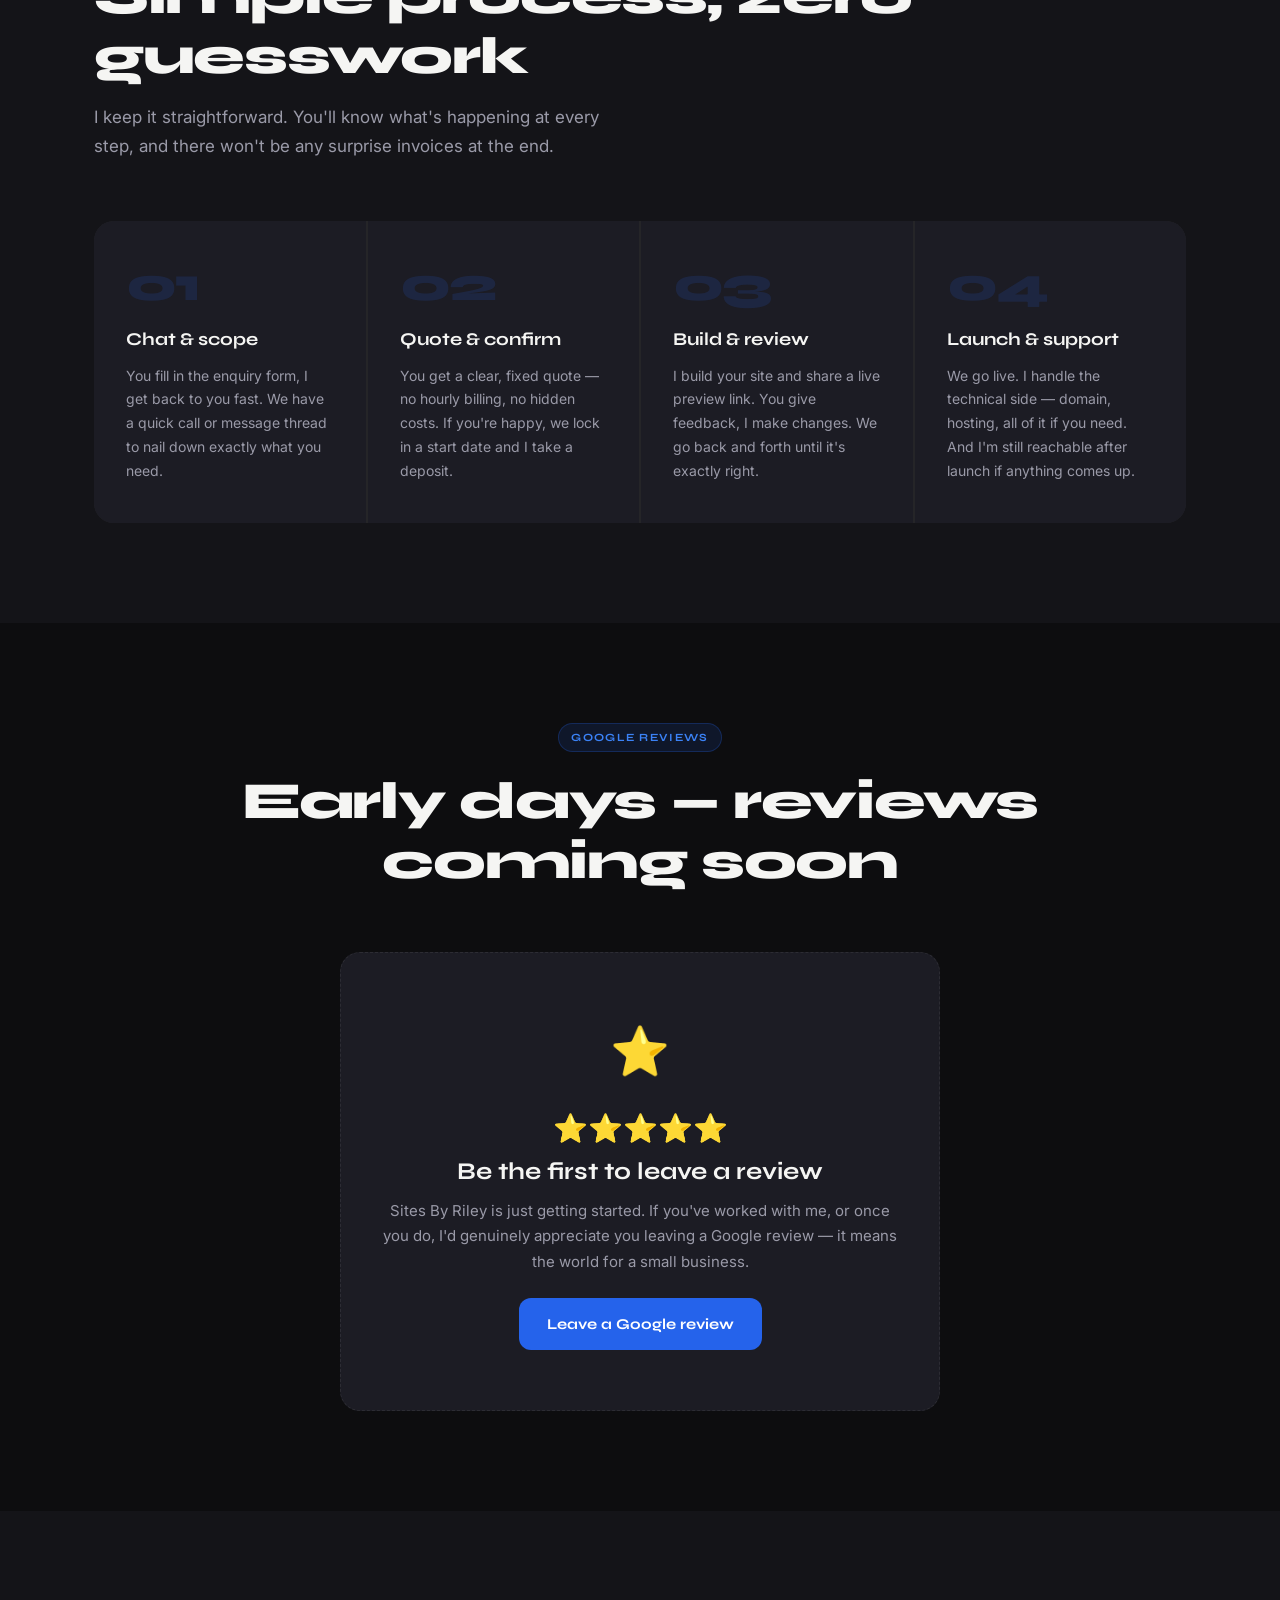
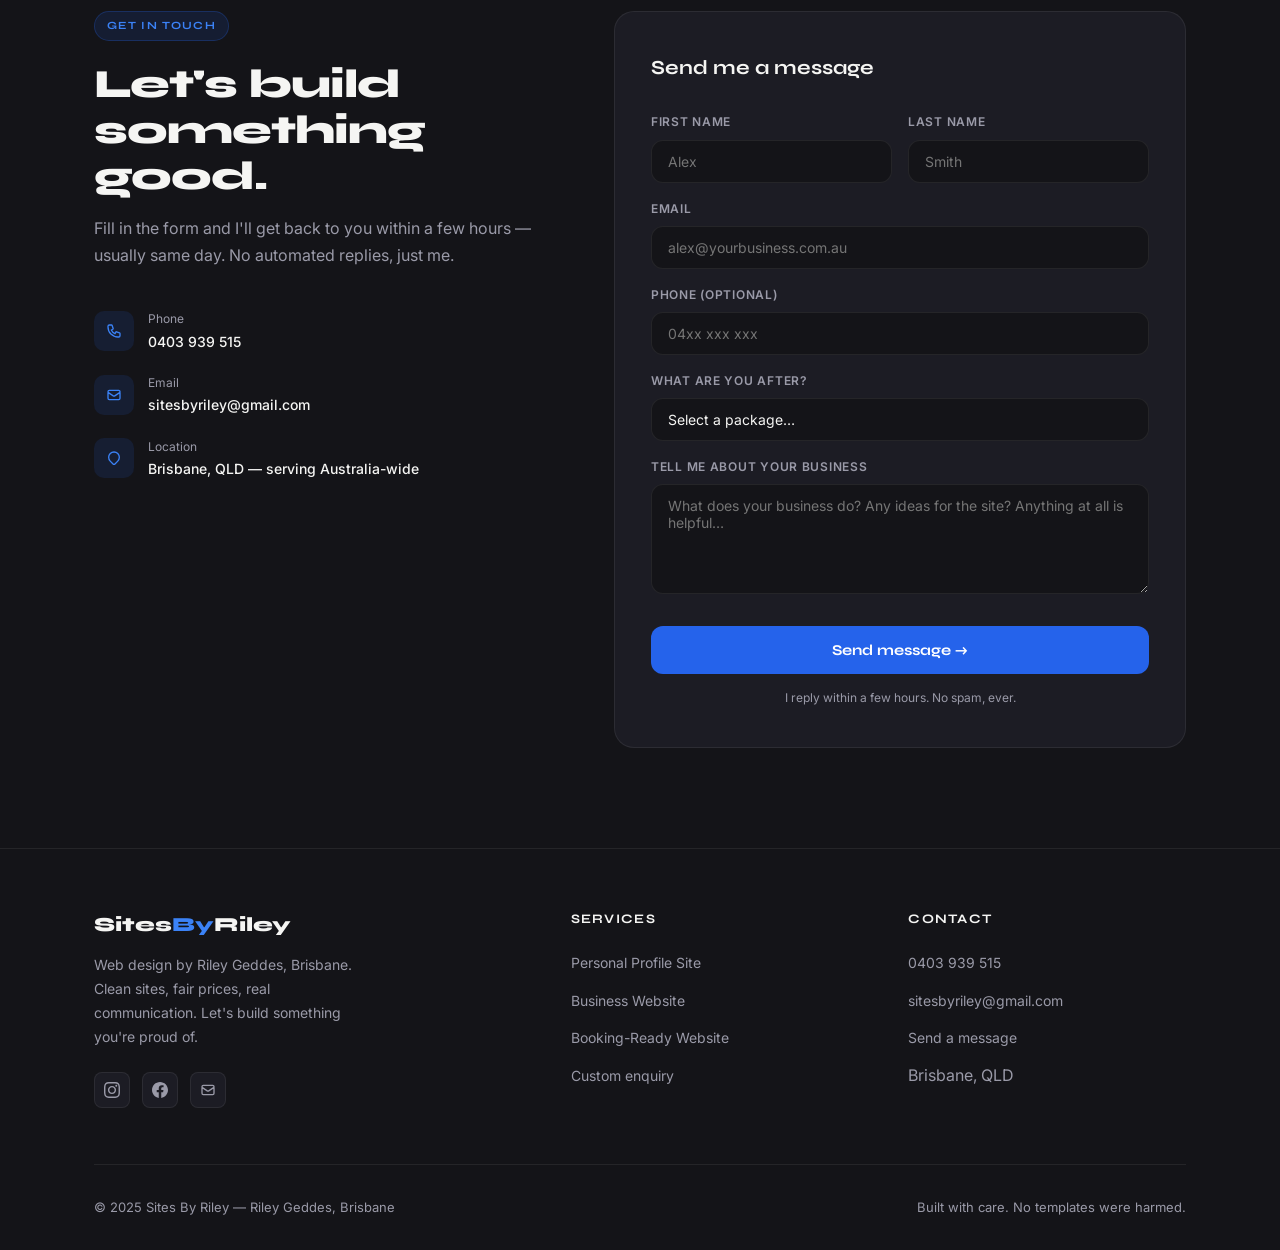
==== commit 701cf4eb: "Add files via upload" ====
--- a/index.html
+++ b/index.html
@@ -483,55 +483,7 @@
     gap: 80px;
     align-items: center;
   }
-  .riley-photo-wrap {
-    position: relative;
-  }
-  .riley-photo-placeholder {
-    width: 100%;
-    aspect-ratio: 4/5;
-    border-radius: var(--radius-lg);
-    background: var(--card);
-    border: 1.5px dashed rgba(37,99,235,0.35);
-    display: flex;
-    flex-direction: column;
-    align-items: center;
-    justify-content: center;
-    gap: 12px;
-    color: var(--muted);
-    font-size: 14px;
-    text-align: center;
-    padding: 32px;
-  }
-  .riley-photo-placeholder svg { color: rgba(37,99,235,0.4); }
-  .riley-photo-placeholder code {
-    font-size: 11px;
-    background: rgba(255,255,255,0.05);
-    padding: 4px 8px;
-    border-radius: 6px;
-    display: block;
-    margin-top: 8px;
-  }
-  .about-accent-card {
-    position: absolute;
-    bottom: -24px;
-    right: -24px;
-    background: var(--blue);
-    border-radius: var(--radius);
-    padding: 20px 24px;
-    min-width: 180px;
-  }
-  .about-accent-card .num {
-    font-family: 'Syne', sans-serif;
-    font-size: 36px;
-    font-weight: 800;
-    color: #fff;
-    line-height: 1;
-  }
-  .about-accent-card .lbl {
-    font-size: 13px;
-    color: rgba(255,255,255,0.75);
-    margin-top: 4px;
-  }
+
   .about-bio-name {
     font-size: 13px;
     font-weight: 600;
@@ -1049,23 +1001,9 @@
 <!-- ── About Riley ────────────────────────────────── -->
 <section id="about" class="section">
   <div class="container">
-    <div class="about-grid">
-
-      <div class="riley-photo-wrap reveal">
-        <!-- ── REPLACE THIS BLOCK with an <img> tag when you have Riley's photo ── -->
-        <div class="riley-photo-placeholder">
-          <svg width="64" height="64" fill="none" viewBox="0 0 24 24" stroke="currentColor" stroke-width="1"><path stroke-linecap="round" stroke-linejoin="round" d="M16 7a4 4 0 11-8 0 4 4 0 018 0zM12 14a7 7 0 00-7 7h14a7 7 0 00-7-7z"/></svg>
-          <span>Riley's photo goes here</span>
-          <code>&lt;img src="YOUR_IMAGE_URL" alt="Riley Geddes" /&gt;</code>
-        </div>
-        <!-- ── END REPLACE ── -->
-        <div class="about-accent-card">
-          <div class="num">10</div>
-          <div class="lbl">years coding</div>
-        </div>
-      </div>
-
-      <div class="reveal reveal-delay-1">
+    <div class="about-grid" style="grid-template-columns:1fr;">
+
+      <div class="reveal" style="max-width:680px;">
         <div class="about-bio-name">Riley Geddes &mdash; Founder</div>
         <h2 class="about-headline">Started young.<br>Still going hard.</h2>
         <p class="about-body">
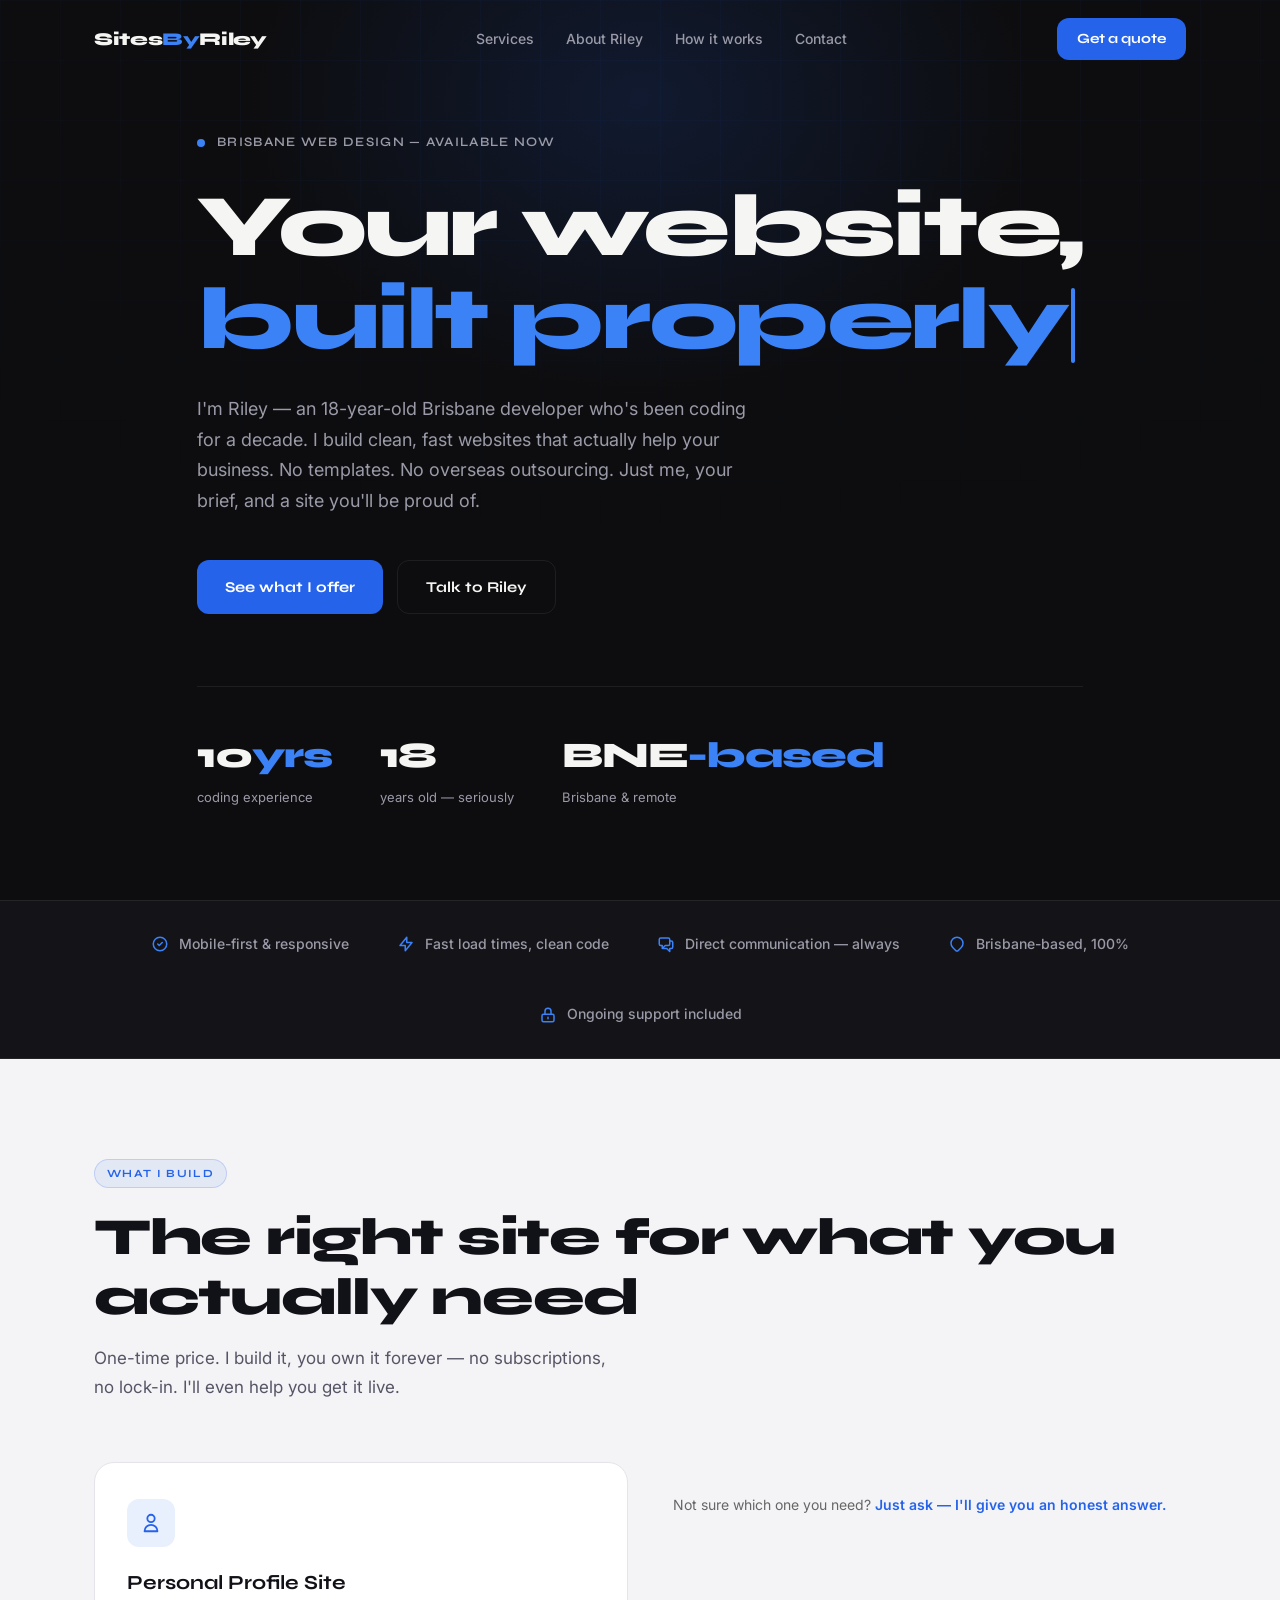
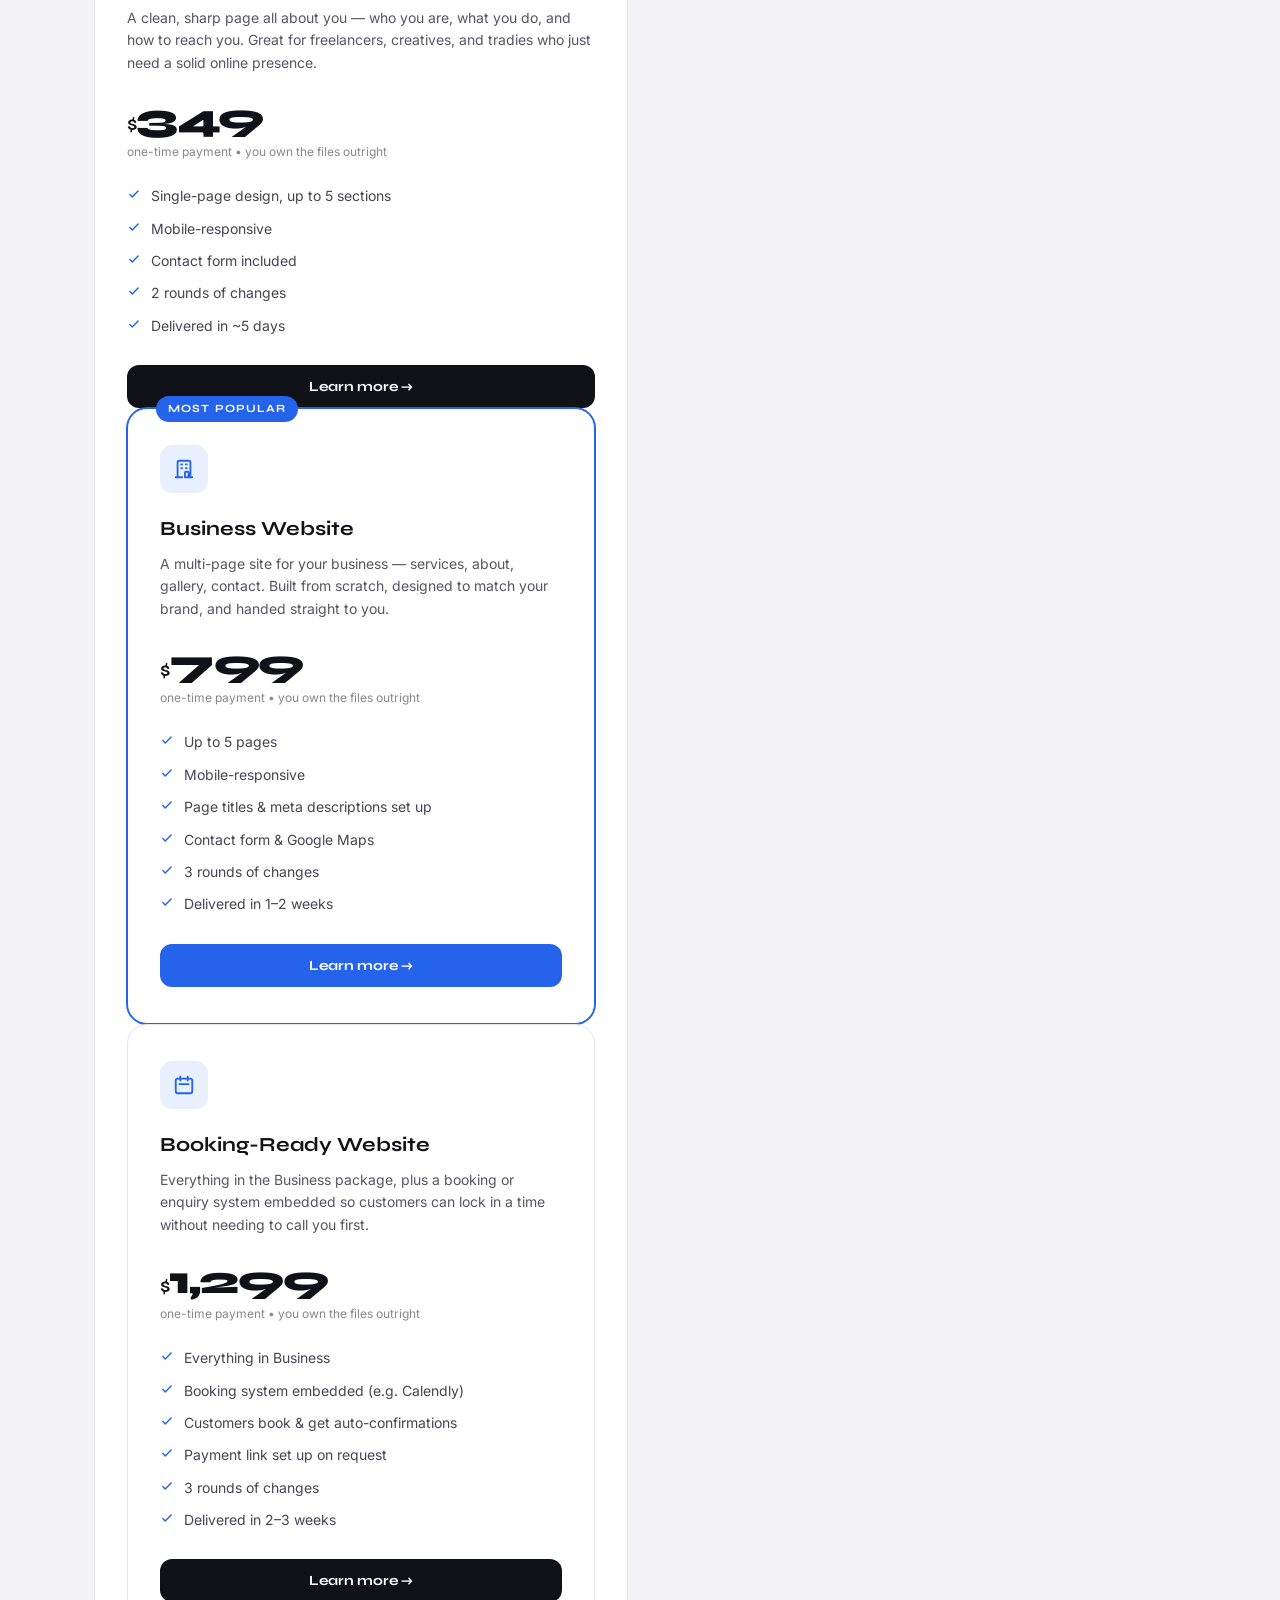
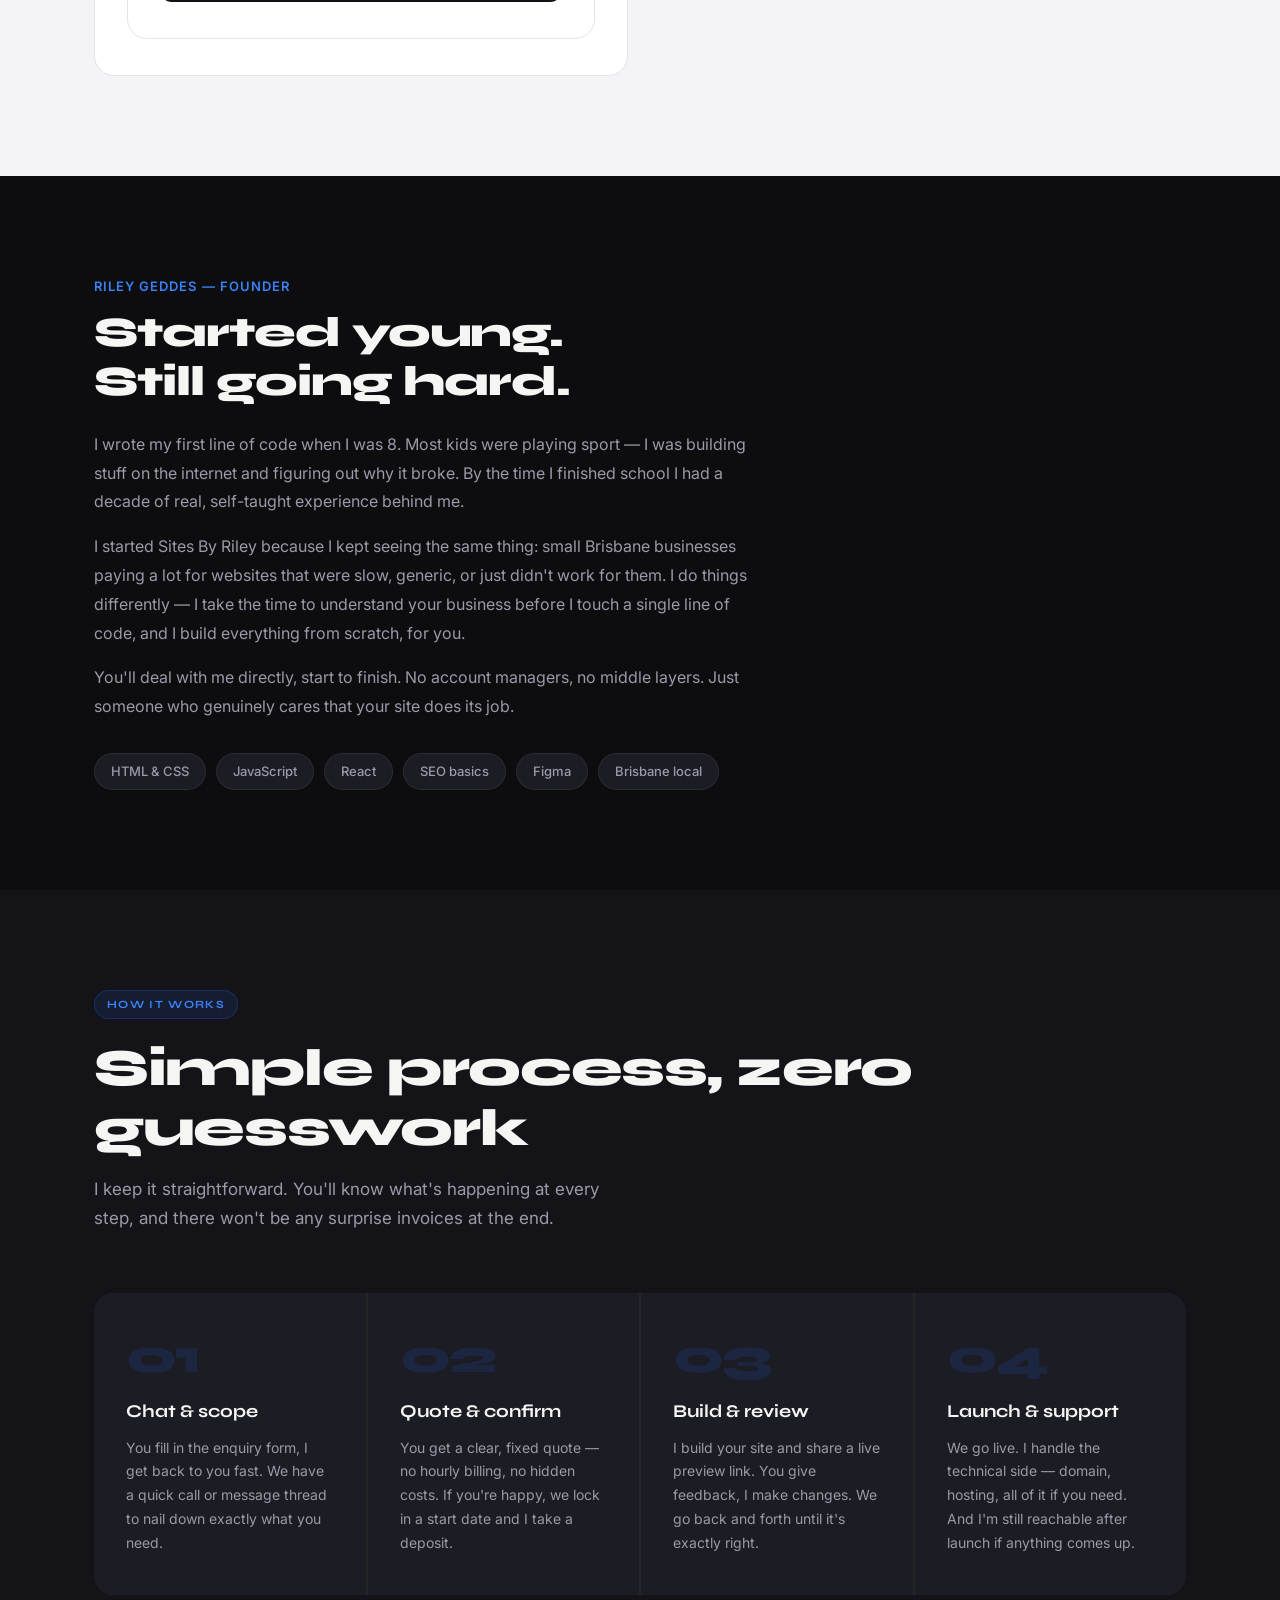
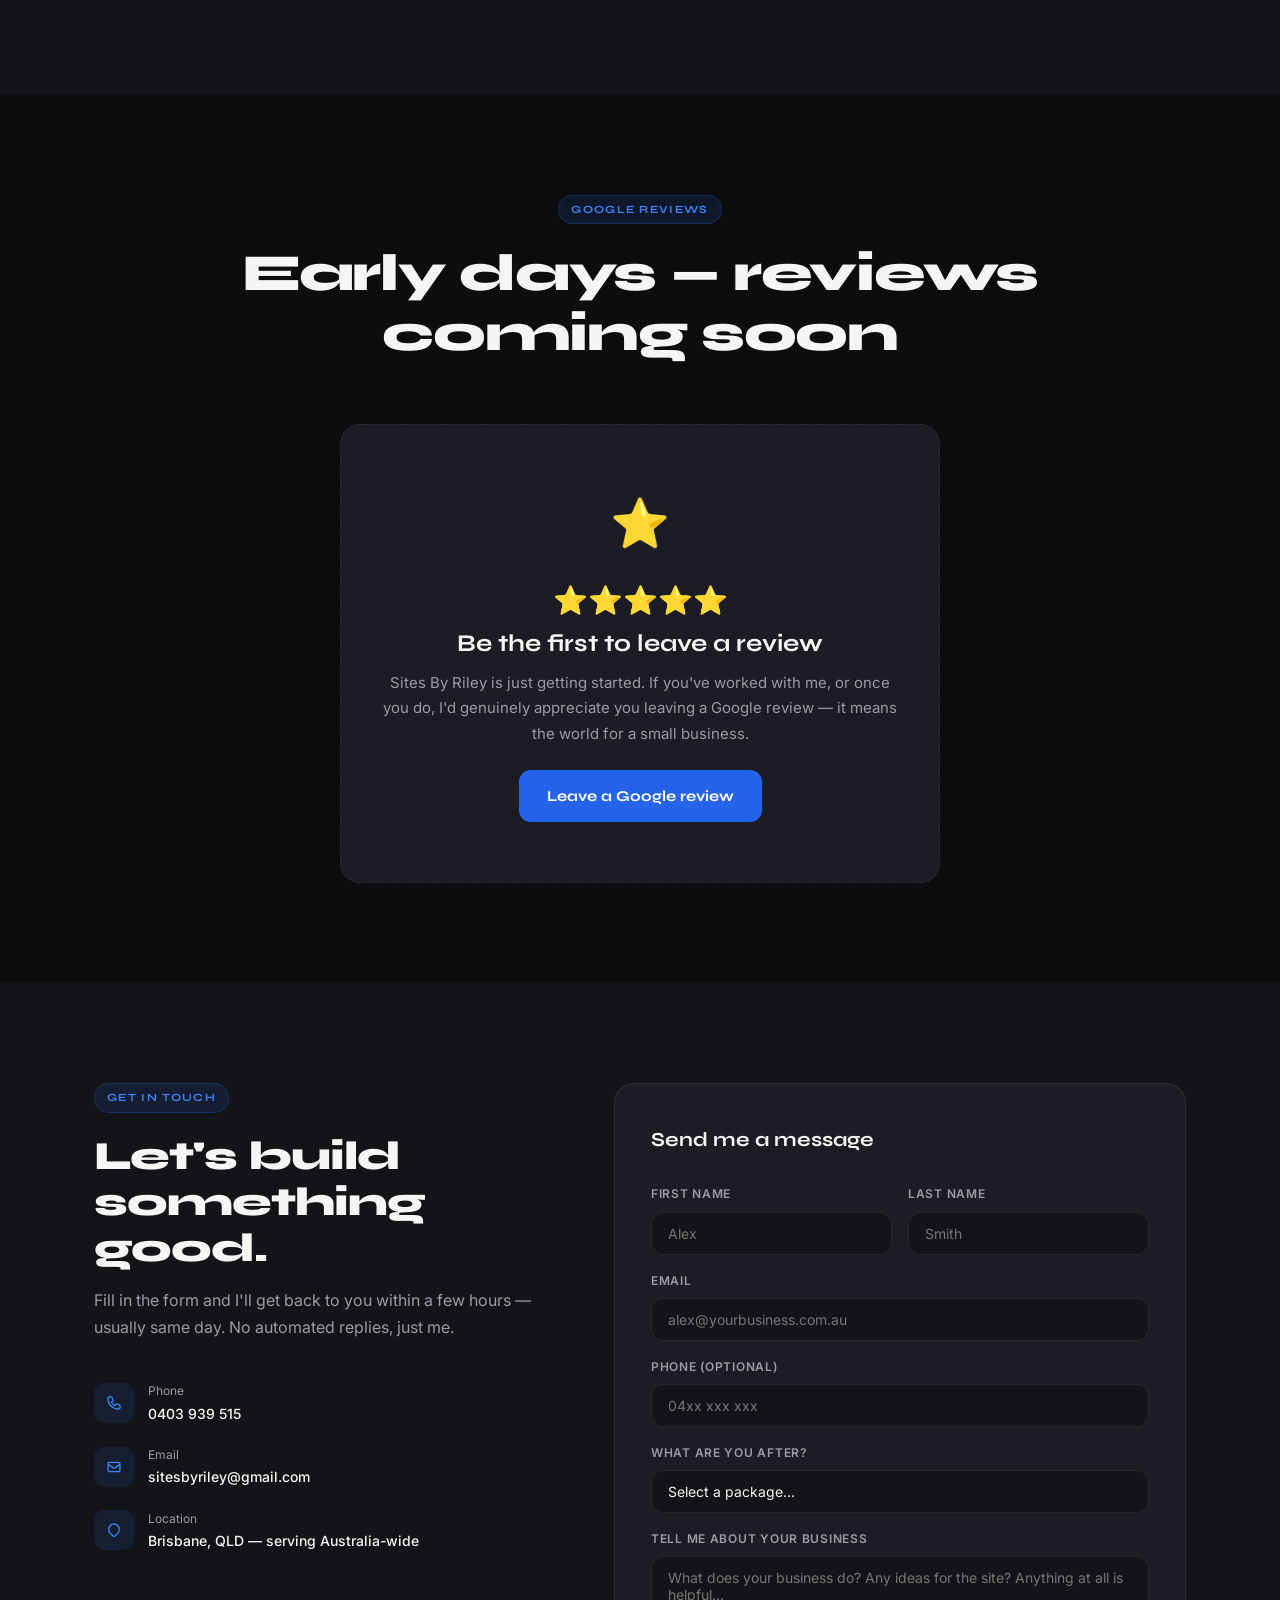
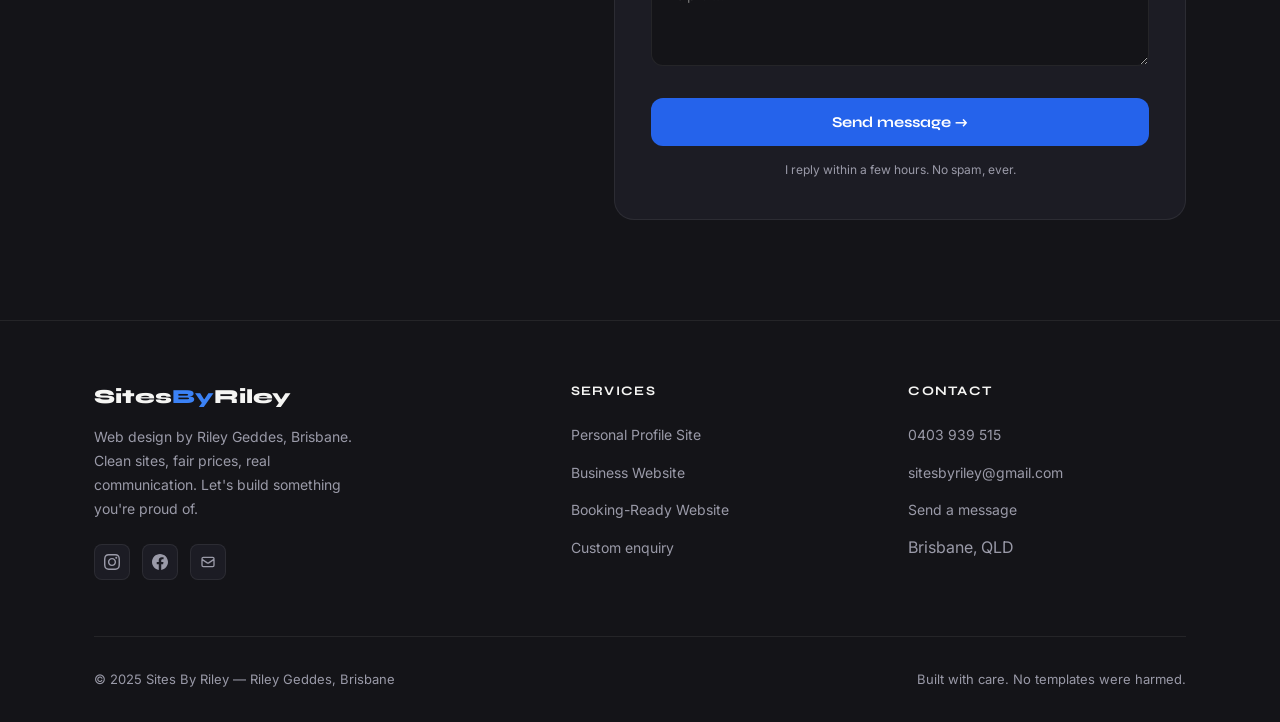
==== commit fb116e53: "Add files via upload" ====
--- a/index.html
+++ b/index.html
@@ -815,6 +815,200 @@
     .process-steps { grid-template-columns: 1fr; }
     .form-card { padding: 28px 20px; }
   }
+
+  /* ── Drawer ───────────────────────────────────── */
+  .drawer-backdrop {
+    position: fixed;
+    inset: 0;
+    background: rgba(0,0,0,0.6);
+    backdrop-filter: blur(4px);
+    -webkit-backdrop-filter: blur(4px);
+    z-index: 200;
+    opacity: 0;
+    pointer-events: none;
+    transition: opacity 0.35s ease;
+  }
+  .drawer-backdrop.open {
+    opacity: 1;
+    pointer-events: all;
+  }
+  .drawer {
+    position: fixed;
+    top: 0; right: 0; bottom: 0;
+    width: min(560px, 100vw);
+    background: var(--surface);
+    border-left: 1px solid var(--border);
+    z-index: 201;
+    overflow-y: auto;
+    transform: translateX(100%);
+    transition: transform 0.4s cubic-bezier(.4,0,.2,1);
+    padding: 0;
+  }
+  .drawer.open {
+    transform: translateX(0);
+  }
+  .drawer-header {
+    position: sticky;
+    top: 0;
+    background: var(--surface);
+    border-bottom: 1px solid var(--border);
+    padding: 20px 28px;
+    display: flex;
+    align-items: center;
+    justify-content: space-between;
+    z-index: 1;
+  }
+  .drawer-header-label {
+    font-size: 11px;
+    font-weight: 700;
+    letter-spacing: .12em;
+    text-transform: uppercase;
+    color: var(--blue-lt);
+  }
+  .drawer-close {
+    background: var(--card);
+    border: 1px solid var(--border);
+    color: var(--muted);
+    width: 32px; height: 32px;
+    border-radius: 8px;
+    display: flex; align-items: center; justify-content: center;
+    cursor: pointer;
+    transition: var(--transition);
+    font-size: 18px;
+    line-height: 1;
+  }
+  .drawer-close:hover { color: var(--white); border-color: rgba(255,255,255,0.2); }
+  .drawer-body { padding: 36px 28px 48px; }
+  .drawer-price-hero {
+    display: flex;
+    align-items: flex-end;
+    gap: 12px;
+    margin-bottom: 8px;
+  }
+  .drawer-price-big {
+    font-family: 'Syne', sans-serif;
+    font-size: 56px;
+    font-weight: 800;
+    letter-spacing: -0.03em;
+    line-height: 1;
+    color: var(--white);
+  }
+  .drawer-price-big sup {
+    font-size: 24px;
+    font-weight: 600;
+    vertical-align: super;
+  }
+  .drawer-price-note {
+    font-size: 13px;
+    color: var(--muted);
+    margin-bottom: 28px;
+    padding-bottom: 28px;
+    border-bottom: 1px solid var(--border);
+  }
+  .drawer-title {
+    font-family: 'Syne', sans-serif;
+    font-size: 26px;
+    font-weight: 800;
+    letter-spacing: -0.02em;
+    margin-bottom: 10px;
+    line-height: 1.15;
+  }
+  .drawer-tagline {
+    font-size: 15px;
+    color: var(--muted);
+    line-height: 1.7;
+    margin-bottom: 28px;
+  }
+  .drawer-section-title {
+    font-family: 'Syne', sans-serif;
+    font-size: 11px;
+    font-weight: 700;
+    letter-spacing: .14em;
+    text-transform: uppercase;
+    color: var(--muted);
+    margin-bottom: 14px;
+    margin-top: 28px;
+  }
+  .drawer-features {
+    list-style: none;
+    display: flex;
+    flex-direction: column;
+    gap: 11px;
+    margin-bottom: 4px;
+  }
+  .drawer-features li {
+    display: flex;
+    align-items: flex-start;
+    gap: 11px;
+    font-size: 14px;
+    color: rgba(245,245,243,0.82);
+    line-height: 1.5;
+  }
+  .drawer-features li svg { color: var(--blue-lt); flex-shrink: 0; margin-top: 2px; }
+  .drawer-upgrade {
+    background: rgba(37,99,235,0.08);
+    border: 1px solid rgba(37,99,235,0.2);
+    border-radius: var(--radius);
+    padding: 18px 20px;
+    margin-top: 24px;
+  }
+  .drawer-upgrade-label {
+    font-size: 11px;
+    font-weight: 700;
+    letter-spacing: .1em;
+    text-transform: uppercase;
+    color: var(--blue-lt);
+    margin-bottom: 8px;
+  }
+  .drawer-upgrade p {
+    font-size: 13px;
+    color: var(--muted);
+    line-height: 1.65;
+  }
+  .drawer-actions {
+    display: flex;
+    flex-direction: column;
+    gap: 10px;
+    margin-top: 32px;
+    padding-top: 28px;
+    border-top: 1px solid var(--border);
+  }
+  .btn-drawer-primary {
+    display: flex;
+    align-items: center;
+    justify-content: center;
+    gap: 8px;
+    width: 100%;
+    padding: 15px;
+    background: var(--blue);
+    color: #fff;
+    font-family: 'Syne', sans-serif;
+    font-weight: 700;
+    font-size: 15px;
+    border-radius: var(--radius);
+    transition: var(--transition);
+    text-decoration: none;
+  }
+  .btn-drawer-primary:hover { background: var(--blue-lt); transform: translateY(-2px); }
+  .btn-drawer-demo {
+    display: flex;
+    align-items: center;
+    justify-content: center;
+    gap: 8px;
+    width: 100%;
+    padding: 14px;
+    background: transparent;
+    color: var(--muted);
+    font-family: 'Syne', sans-serif;
+    font-weight: 600;
+    font-size: 14px;
+    border-radius: var(--radius);
+    border: 1.5px solid var(--border);
+    transition: var(--transition);
+    text-decoration: none;
+  }
+  .btn-drawer-demo:hover { color: var(--white); border-color: rgba(255,255,255,0.25); }
+  .btn-drawer-demo svg { flex-shrink: 0; }
 </style>
 </head>
 <body>
@@ -942,10 +1136,7 @@
           <li><svg width="14" height="14" fill="none" viewBox="0 0 24 24" stroke="currentColor" stroke-width="2.5"><path stroke-linecap="round" stroke-linejoin="round" d="M5 13l4 4L19 7"/></svg> 2 rounds of changes</li>
           <li><svg width="14" height="14" fill="none" viewBox="0 0 24 24" stroke="currentColor" stroke-width="2.5"><path stroke-linecap="round" stroke-linejoin="round" d="M5 13l4 4L19 7"/></svg> Delivered in ~5 days</li>
         </ul>
-        <a href="#contact" class="btn-service">Get started</a>
-      </div>
-
-      <!-- Card 2 -->
+        <button onclick="openDrawer('drawer-t1')" class="btn-service">Learn more &rarr;</button>
       <div class="service-card popular reveal reveal-delay-2">
         <div class="popular-badge">Most popular</div>
         <div class="service-icon">
@@ -965,7 +1156,7 @@
           <li><svg width="14" height="14" fill="none" viewBox="0 0 24 24" stroke="currentColor" stroke-width="2.5"><path stroke-linecap="round" stroke-linejoin="round" d="M5 13l4 4L19 7"/></svg> 3 rounds of changes</li>
           <li><svg width="14" height="14" fill="none" viewBox="0 0 24 24" stroke="currentColor" stroke-width="2.5"><path stroke-linecap="round" stroke-linejoin="round" d="M5 13l4 4L19 7"/></svg> Delivered in 1&ndash;2 weeks</li>
         </ul>
-        <a href="#contact" class="btn-service">Get started</a>
+        <button onclick="openDrawer('drawer-t2')" class="btn-service">Learn more &rarr;</button>
       </div>
 
       <!-- Card 3 -->
@@ -987,7 +1178,7 @@
           <li><svg width="14" height="14" fill="none" viewBox="0 0 24 24" stroke="currentColor" stroke-width="2.5"><path stroke-linecap="round" stroke-linejoin="round" d="M5 13l4 4L19 7"/></svg> 3 rounds of changes</li>
           <li><svg width="14" height="14" fill="none" viewBox="0 0 24 24" stroke="currentColor" stroke-width="2.5"><path stroke-linecap="round" stroke-linejoin="round" d="M5 13l4 4L19 7"/></svg> Delivered in 2&ndash;3 weeks</li>
         </ul>
-        <a href="#contact" class="btn-service">Get started</a>
+        <button onclick="openDrawer('drawer-t3')" class="btn-service">Learn more &rarr;</button>
       </div>
 
     </div>
@@ -1220,6 +1411,141 @@
   </div>
 </footer>
 
+<!-- ── Drawer Backdrop ─────────────────────────────────── -->
+<div class="drawer-backdrop" id="drawer-backdrop" onclick="closeDrawer()"></div>
+
+<!-- ── Drawer: Tier 1 — Personal Profile Site ─────────── -->
+<div class="drawer" id="drawer-t1" role="dialog" aria-modal="true" aria-label="Personal Profile Site details">
+  <div class="drawer-header">
+    <span class="drawer-header-label">Tier 1 — Personal Profile Site</span>
+    <button class="drawer-close" onclick="closeDrawer()" aria-label="Close">✕</button>
+  </div>
+  <div class="drawer-body">
+    <div class="drawer-price-hero">
+      <div class="drawer-price-big"><sup>$</sup>349</div>
+    </div>
+    <div class="drawer-price-note">One-time payment &bull; you own the files outright &bull; no ongoing fees</div>
+    <div class="drawer-title">Personal Profile Site</div>
+    <p class="drawer-tagline">A single-page site that tells people exactly who you are and how to reach you. Clean, fast, professional — and done in about 5 days.</p>
+
+    <div class="drawer-section-title">What's included</div>
+    <ul class="drawer-features">
+      <li><svg width="14" height="14" fill="none" viewBox="0 0 24 24" stroke="currentColor" stroke-width="2.5"><path stroke-linecap="round" stroke-linejoin="round" d="M5 13l4 4L19 7"/></svg>Single-page design with up to 5 sections (hero, about, work/services, contact, footer)</li>
+      <li><svg width="14" height="14" fill="none" viewBox="0 0 24 24" stroke="currentColor" stroke-width="2.5"><path stroke-linecap="round" stroke-linejoin="round" d="M5 13l4 4L19 7"/></svg>Built from scratch to match your brand — not a template</li>
+      <li><svg width="14" height="14" fill="none" viewBox="0 0 24 24" stroke="currentColor" stroke-width="2.5"><path stroke-linecap="round" stroke-linejoin="round" d="M5 13l4 4L19 7"/></svg>Fully mobile-responsive</li>
+      <li><svg width="14" height="14" fill="none" viewBox="0 0 24 24" stroke="currentColor" stroke-width="2.5"><path stroke-linecap="round" stroke-linejoin="round" d="M5 13l4 4L19 7"/></svg>Contact form wired up and working</li>
+      <li><svg width="14" height="14" fill="none" viewBox="0 0 24 24" stroke="currentColor" stroke-width="2.5"><path stroke-linecap="round" stroke-linejoin="round" d="M5 13l4 4L19 7"/></svg>Scroll animations and hover effects</li>
+      <li><svg width="14" height="14" fill="none" viewBox="0 0 24 24" stroke="currentColor" stroke-width="2.5"><path stroke-linecap="round" stroke-linejoin="round" d="M5 13l4 4L19 7"/></svg>2 rounds of changes after you see the first build</li>
+      <li><svg width="14" height="14" fill="none" viewBox="0 0 24 24" stroke="currentColor" stroke-width="2.5"><path stroke-linecap="round" stroke-linejoin="round" d="M5 13l4 4L19 7"/></svg>Files delivered — you host it wherever you want (or I'll help)</li>
+      <li><svg width="14" height="14" fill="none" viewBox="0 0 24 24" stroke="currentColor" stroke-width="2.5"><path stroke-linecap="round" stroke-linejoin="round" d="M5 13l4 4L19 7"/></svg>Delivered in approximately 5 days</li>
+    </ul>
+
+    <div class="drawer-section-title">Who this is for</div>
+    <p class="drawer-tagline" style="margin-bottom:0;">Freelancers, creatives, tradies, sole traders — anyone who needs a professional presence online and doesn't need a full multi-page business site yet. If someone Googles you, this is what they'll find.</p>
+
+    <div class="drawer-upgrade">
+      <div class="drawer-upgrade-label">Want more?</div>
+      <p>If you need multiple pages, a Google reviews section, or a more detailed services breakdown, the Business Website ($799) is the step up. You can always start here and upgrade later.</p>
+    </div>
+
+    <div class="drawer-actions">
+      <a href="#contact" class="btn-drawer-primary" onclick="closeDrawer()">Get started — $349 &rarr;</a>
+      <a href="https://sitesbyriley.github.io/Tier-1-Demo/" target="_blank" rel="noopener" class="btn-drawer-demo">
+        <svg width="14" height="14" fill="none" viewBox="0 0 24 24" stroke="currentColor" stroke-width="2"><path stroke-linecap="round" stroke-linejoin="round" d="M10 6H6a2 2 0 00-2 2v10a2 2 0 002 2h10a2 2 0 002-2v-4M14 4h6m0 0v6m0-6L10 14"/></svg>
+        See a real example — demo site
+      </a>
+    </div>
+  </div>
+</div>
+
+<!-- ── Drawer: Tier 2 — Business Website ──────────────── -->
+<div class="drawer" id="drawer-t2" role="dialog" aria-modal="true" aria-label="Business Website details">
+  <div class="drawer-header">
+    <span class="drawer-header-label">Tier 2 — Business Website</span>
+    <button class="drawer-close" onclick="closeDrawer()" aria-label="Close">✕</button>
+  </div>
+  <div class="drawer-body">
+    <div class="drawer-price-hero">
+      <div class="drawer-price-big"><sup>$</sup>799</div>
+    </div>
+    <div class="drawer-price-note">One-time payment &bull; you own the files outright &bull; no ongoing fees</div>
+    <div class="drawer-title">Business Website</div>
+    <p class="drawer-tagline">A proper multi-page site for your business. Multiple pages that all link together, a real services breakdown, reviews, contact form — the works. Delivered in 1–2 weeks.</p>
+
+    <div class="drawer-section-title">What's included</div>
+    <ul class="drawer-features">
+      <li><svg width="14" height="14" fill="none" viewBox="0 0 24 24" stroke="currentColor" stroke-width="2.5"><path stroke-linecap="round" stroke-linejoin="round" d="M5 13l4 4L19 7"/></svg>Up to 5 separate pages (Home, Services, About, Contact + one more)</li>
+      <li><svg width="14" height="14" fill="none" viewBox="0 0 24 24" stroke="currentColor" stroke-width="2.5"><path stroke-linecap="round" stroke-linejoin="round" d="M5 13l4 4L19 7"/></svg>Built from scratch to match your brand</li>
+      <li><svg width="14" height="14" fill="none" viewBox="0 0 24 24" stroke="currentColor" stroke-width="2.5"><path stroke-linecap="round" stroke-linejoin="round" d="M5 13l4 4L19 7"/></svg>Fully mobile-responsive</li>
+      <li><svg width="14" height="14" fill="none" viewBox="0 0 24 24" stroke="currentColor" stroke-width="2.5"><path stroke-linecap="round" stroke-linejoin="round" d="M5 13l4 4L19 7"/></svg>Google reviews section (paste in your real reviews)</li>
+      <li><svg width="14" height="14" fill="none" viewBox="0 0 24 24" stroke="currentColor" stroke-width="2.5"><path stroke-linecap="round" stroke-linejoin="round" d="M5 13l4 4L19 7"/></svg>Contact form + Google Maps embed</li>
+      <li><svg width="14" height="14" fill="none" viewBox="0 0 24 24" stroke="currentColor" stroke-width="2.5"><path stroke-linecap="round" stroke-linejoin="round" d="M5 13l4 4L19 7"/></svg>Page titles and meta descriptions set up for Google</li>
+      <li><svg width="14" height="14" fill="none" viewBox="0 0 24 24" stroke="currentColor" stroke-width="2.5"><path stroke-linecap="round" stroke-linejoin="round" d="M5 13l4 4L19 7"/></svg>Scroll animations and polished transitions</li>
+      <li><svg width="14" height="14" fill="none" viewBox="0 0 24 24" stroke="currentColor" stroke-width="2.5"><path stroke-linecap="round" stroke-linejoin="round" d="M5 13l4 4L19 7"/></svg>3 rounds of changes</li>
+      <li><svg width="14" height="14" fill="none" viewBox="0 0 24 24" stroke="currentColor" stroke-width="2.5"><path stroke-linecap="round" stroke-linejoin="round" d="M5 13l4 4L19 7"/></svg>Files delivered — deploy wherever you like</li>
+      <li><svg width="14" height="14" fill="none" viewBox="0 0 24 24" stroke="currentColor" stroke-width="2.5"><path stroke-linecap="round" stroke-linejoin="round" d="M5 13l4 4L19 7"/></svg>Delivered in 1–2 weeks</li>
+    </ul>
+
+    <div class="drawer-section-title">How it's better than the Personal Profile</div>
+    <p class="drawer-tagline" style="margin-bottom:0;">The big difference is multiple pages — instead of one long scroll, your business gets a proper structure. Customers can navigate to what they actually need. You also get a dedicated Google reviews section, which builds trust immediately, and a full services page where you can go into as much detail as you want.</p>
+
+    <div class="drawer-upgrade">
+      <div class="drawer-upgrade-label">Want even more?</div>
+      <p>The Booking-Ready Website ($1,299) adds an online booking system so customers can book and pay a deposit directly from your site — no back-and-forth needed.</p>
+    </div>
+
+    <div class="drawer-actions">
+      <a href="#contact" class="btn-drawer-primary" onclick="closeDrawer()">Get started — $799 &rarr;</a>
+      <a href="https://sitesbyriley.github.io/Tier-2-Demo/" target="_blank" rel="noopener" class="btn-drawer-demo">
+        <svg width="14" height="14" fill="none" viewBox="0 0 24 24" stroke="currentColor" stroke-width="2"><path stroke-linecap="round" stroke-linejoin="round" d="M10 6H6a2 2 0 00-2 2v10a2 2 0 002 2h10a2 2 0 002-2v-4M14 4h6m0 0v6m0-6L10 14"/></svg>
+        See a real example — demo site
+      </a>
+    </div>
+  </div>
+</div>
+
+<!-- ── Drawer: Tier 3 — Booking-Ready Website ─────────── -->
+<div class="drawer" id="drawer-t3" role="dialog" aria-modal="true" aria-label="Booking-Ready Website details">
+  <div class="drawer-header">
+    <span class="drawer-header-label">Tier 3 — Booking-Ready Website</span>
+    <button class="drawer-close" onclick="closeDrawer()" aria-label="Close">✕</button>
+  </div>
+  <div class="drawer-body">
+    <div class="drawer-price-hero">
+      <div class="drawer-price-big"><sup>$</sup>1,299</div>
+    </div>
+    <div class="drawer-price-note">One-time payment &bull; you own the files outright &bull; no ongoing fees</div>
+    <div class="drawer-title">Booking-Ready Website</div>
+    <p class="drawer-tagline">The most complete package. A full multi-page site with everything in the Business tier plus a live booking system, interactive availability calendar, deposit calculator, and waitlist — so your site does the admin work for you.</p>
+
+    <div class="drawer-section-title">What's included</div>
+    <ul class="drawer-features">
+      <li><svg width="14" height="14" fill="none" viewBox="0 0 24 24" stroke="currentColor" stroke-width="2.5"><path stroke-linecap="round" stroke-linejoin="round" d="M5 13l4 4L19 7"/></svg>Everything in the Business Website</li>
+      <li><svg width="14" height="14" fill="none" viewBox="0 0 24 24" stroke="currentColor" stroke-width="2.5"><path stroke-linecap="round" stroke-linejoin="round" d="M5 13l4 4L19 7"/></svg>Up to 5 pages plus a dedicated Book Online page</li>
+      <li><svg width="14" height="14" fill="none" viewBox="0 0 24 24" stroke="currentColor" stroke-width="2.5"><path stroke-linecap="round" stroke-linejoin="round" d="M5 13l4 4L19 7"/></svg>Interactive booking calendar with live availability display</li>
+      <li><svg width="14" height="14" fill="none" viewBox="0 0 24 24" stroke="currentColor" stroke-width="2.5"><path stroke-linecap="round" stroke-linejoin="round" d="M5 13l4 4L19 7"/></svg>Service selector that updates the deposit amount in real time</li>
+      <li><svg width="14" height="14" fill="none" viewBox="0 0 24 24" stroke="currentColor" stroke-width="2.5"><path stroke-linecap="round" stroke-linejoin="round" d="M5 13l4 4L19 7"/></svg>Booking system connected (e.g. Calendly, Fresha, Square) — customers book and pay deposit without calling you</li>
+      <li><svg width="14" height="14" fill="none" viewBox="0 0 24 24" stroke="currentColor" stroke-width="2.5"><path stroke-linecap="round" stroke-linejoin="round" d="M5 13l4 4L19 7"/></svg>Waitlist form so you capture leads even when fully booked</li>
+      <li><svg width="14" height="14" fill="none" viewBox="0 0 24 24" stroke="currentColor" stroke-width="2.5"><path stroke-linecap="round" stroke-linejoin="round" d="M5 13l4 4L19 7"/></svg>Instagram feed section (connects to your real account)</li>
+      <li><svg width="14" height="14" fill="none" viewBox="0 0 24 24" stroke="currentColor" stroke-width="2.5"><path stroke-linecap="round" stroke-linejoin="round" d="M5 13l4 4L19 7"/></svg>Premium micro-animations and page transitions throughout</li>
+      <li><svg width="14" height="14" fill="none" viewBox="0 0 24 24" stroke="currentColor" stroke-width="2.5"><path stroke-linecap="round" stroke-linejoin="round" d="M5 13l4 4L19 7"/></svg>Payment link set up on request</li>
+      <li><svg width="14" height="14" fill="none" viewBox="0 0 24 24" stroke="currentColor" stroke-width="2.5"><path stroke-linecap="round" stroke-linejoin="round" d="M5 13l4 4L19 7"/></svg>3 rounds of changes</li>
+      <li><svg width="14" height="14" fill="none" viewBox="0 0 24 24" stroke="currentColor" stroke-width="2.5"><path stroke-linecap="round" stroke-linejoin="round" d="M5 13l4 4L19 7"/></svg>Delivered in 2–3 weeks</li>
+    </ul>
+
+    <div class="drawer-section-title">How it's better than the Business Website</div>
+    <p class="drawer-tagline" style="margin-bottom:0;">The core difference is automation. With a Business site, customers find you and then call or email to book. With a Booking-Ready site, they pick a time, pay a deposit, and get a confirmation — all without you being involved. If you run any kind of appointment-based business, this pays for itself fast.</p>
+
+    <div class="drawer-actions">
+      <a href="#contact" class="btn-drawer-primary" onclick="closeDrawer()">Get started — $1,299 &rarr;</a>
+      <a href="https://sitesbyriley.github.io/Tier-3-Demo/" target="_blank" rel="noopener" class="btn-drawer-demo">
+        <svg width="14" height="14" fill="none" viewBox="0 0 24 24" stroke="currentColor" stroke-width="2"><path stroke-linecap="round" stroke-linejoin="round" d="M10 6H6a2 2 0 00-2 2v10a2 2 0 002 2h10a2 2 0 002-2v-4M14 4h6m0 0v6m0-6L10 14"/></svg>
+        See a real example — demo site
+      </a>
+    </div>
+  </div>
+</div>
+
 <!-- ── Scripts ────────────────────────────────────── -->
 <script>
   // Nav scroll effect
@@ -1237,6 +1563,21 @@
   document.querySelectorAll('.mobile-link, .mobile-menu .btn').forEach(el => {
     el.addEventListener('click', () => mobileMenu.classList.remove('open'));
   });
+
+  // Drawer
+  function openDrawer(id) {
+    document.querySelectorAll('.drawer').forEach(d => d.classList.remove('open'));
+    document.getElementById(id).classList.add('open');
+    document.getElementById('drawer-backdrop').classList.add('open');
+    document.body.style.overflow = 'hidden';
+    document.getElementById(id).scrollTop = 0;
+  }
+  function closeDrawer() {
+    document.querySelectorAll('.drawer').forEach(d => d.classList.remove('open'));
+    document.getElementById('drawer-backdrop').classList.remove('open');
+    document.body.style.overflow = '';
+  }
+  document.addEventListener('keydown', e => { if (e.key === 'Escape') closeDrawer(); });
 
 
   // Scroll reveal
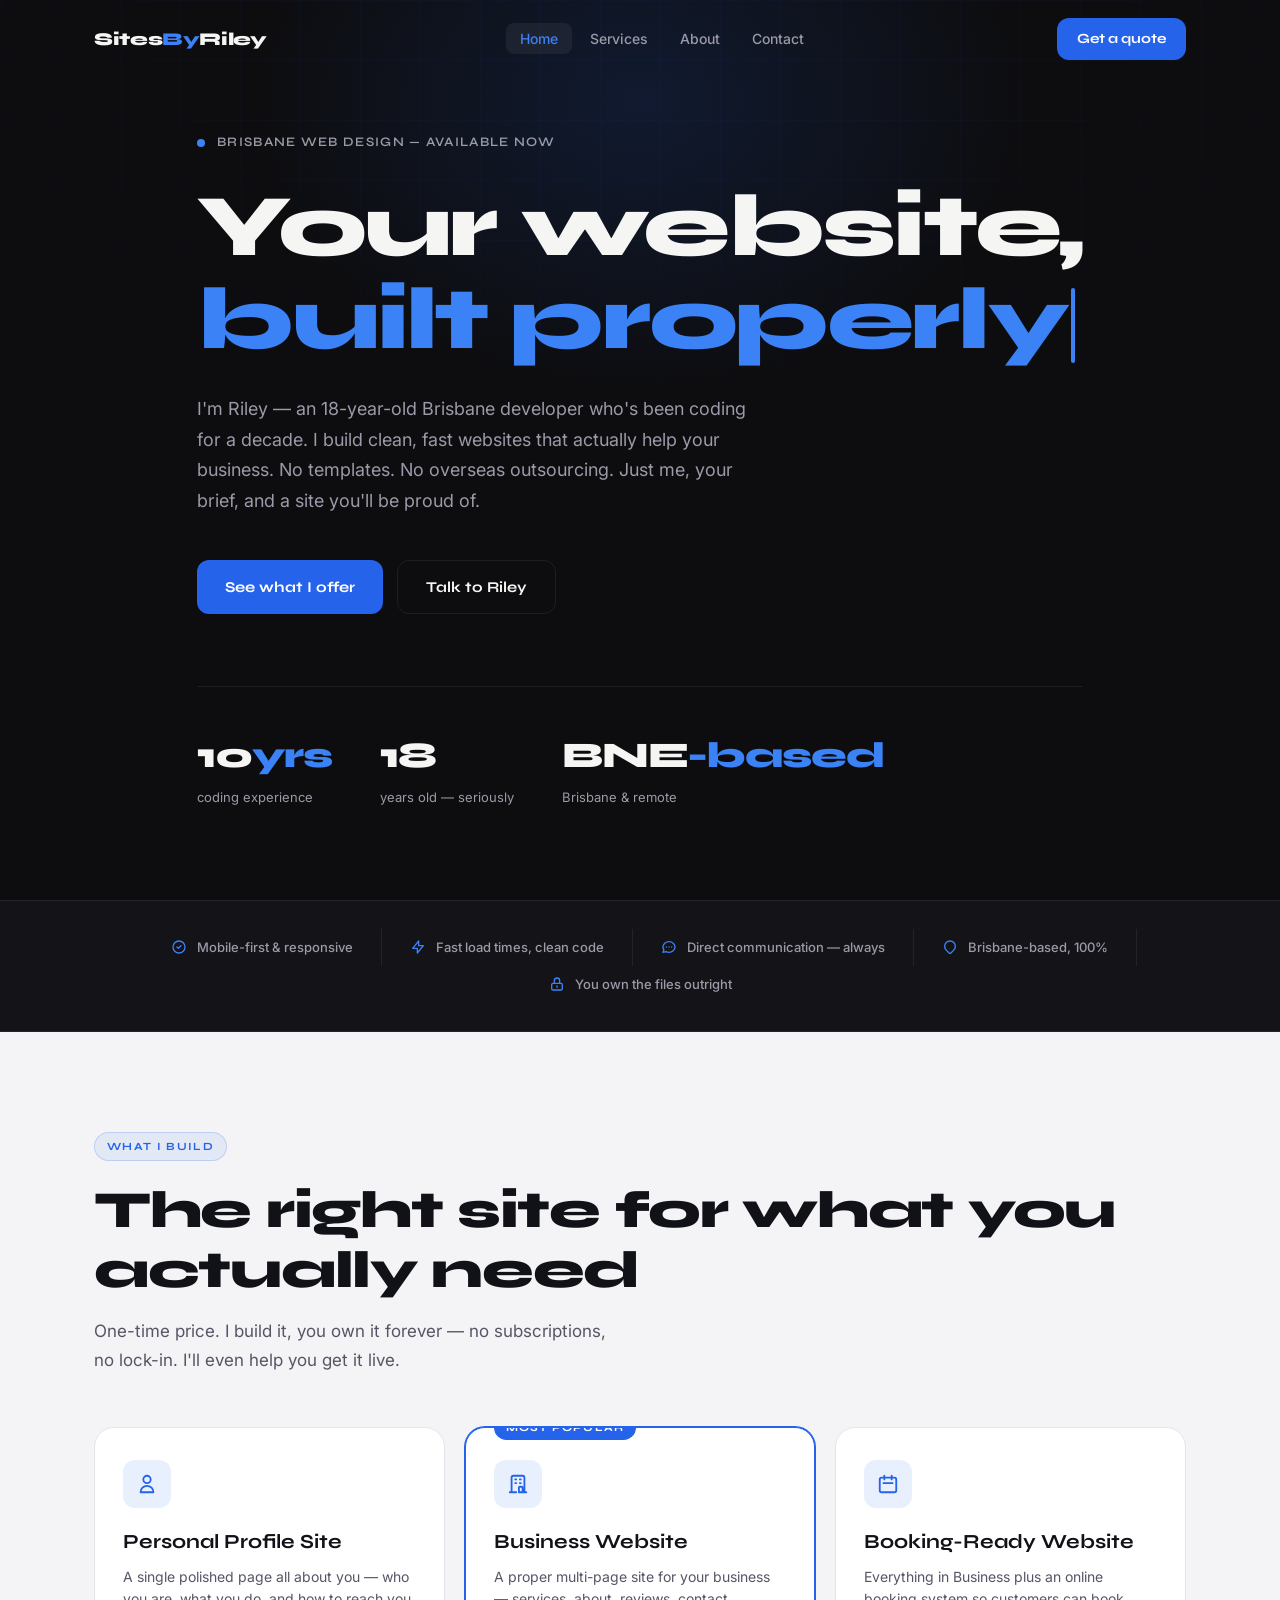
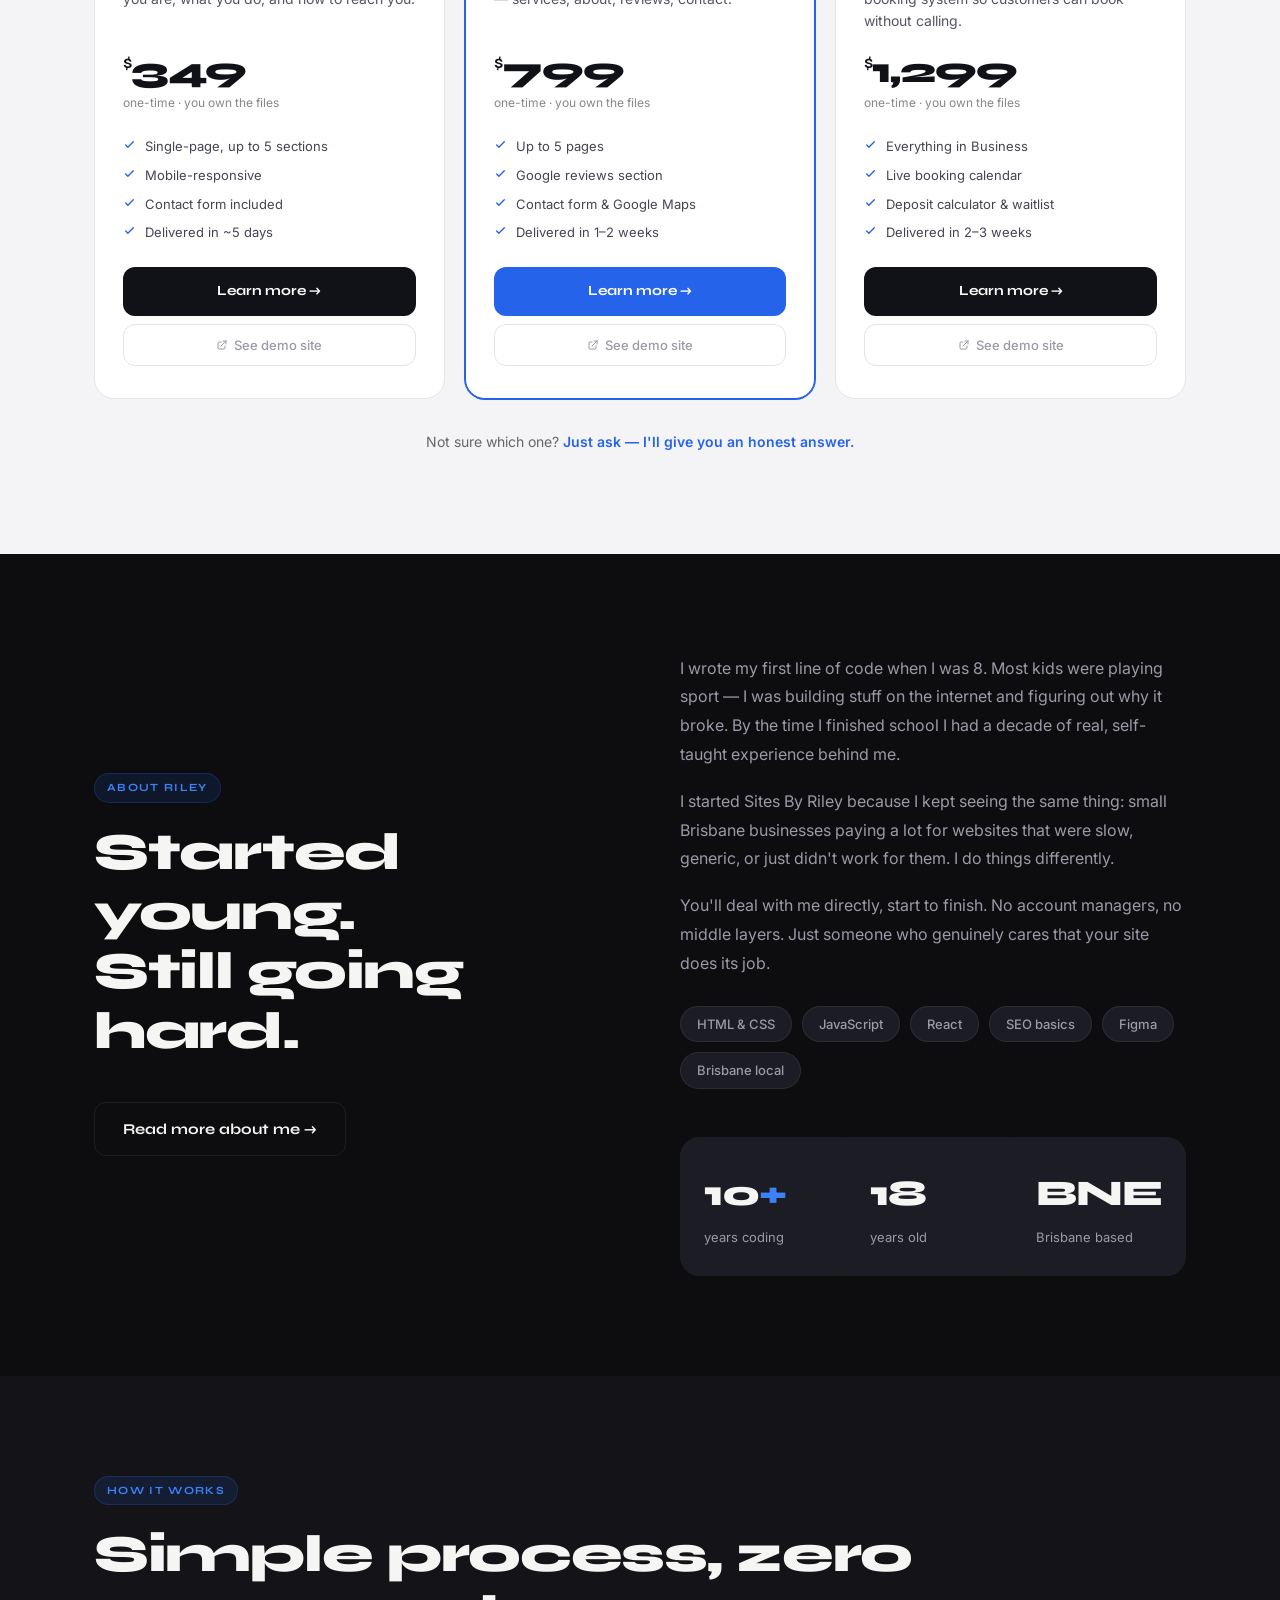
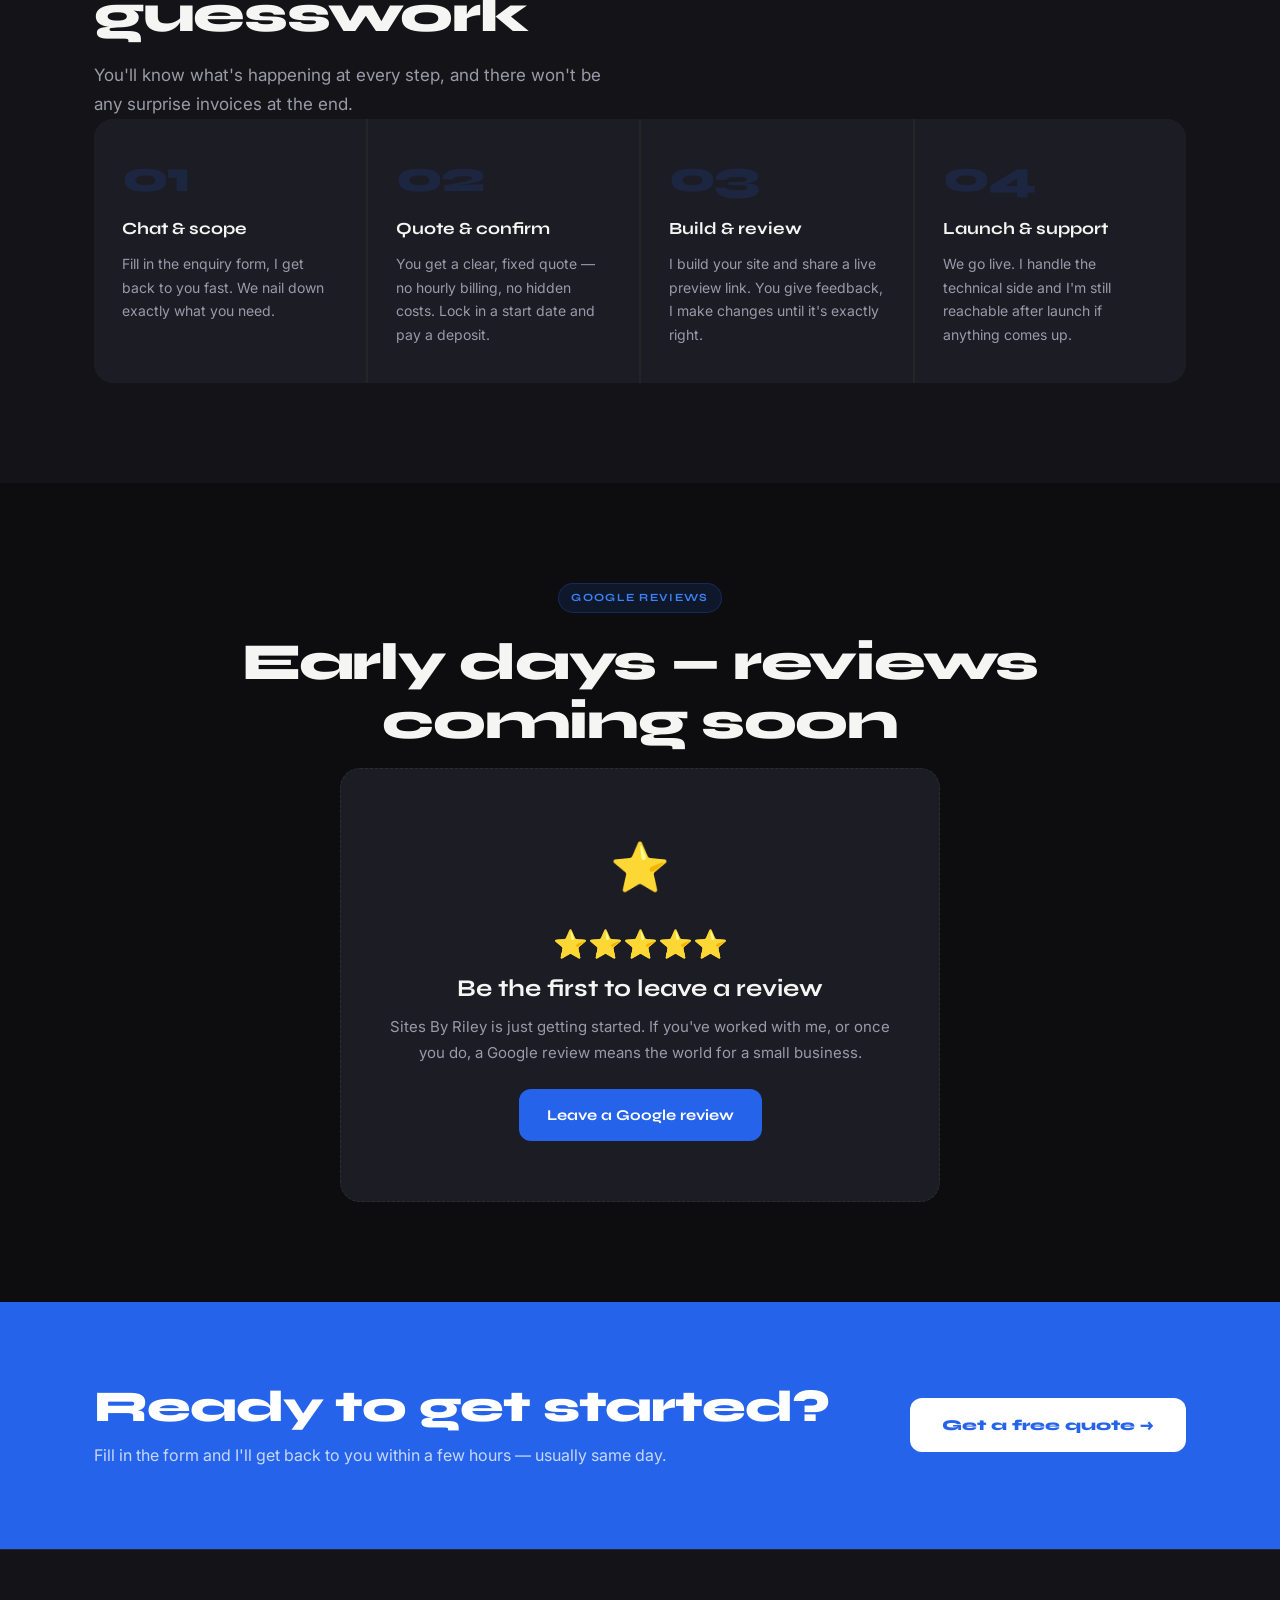
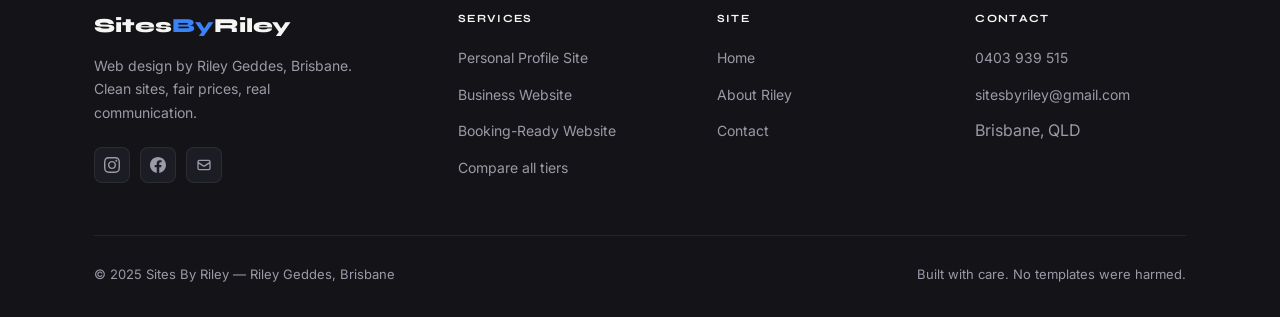
==== commit ac1ebec2: "Add files via upload" ====
--- a/index.html
+++ b/index.html
@@ -1,1625 +1,347 @@
 <!DOCTYPE html>
 <html lang="en">
 <head>
-<meta charset="UTF-8" />
-<meta name="viewport" content="width=device-width, initial-scale=1.0" />
+<meta charset="UTF-8"/><meta name="viewport" content="width=device-width,initial-scale=1.0"/>
 <title>Sites By Riley — Brisbane Web Design</title>
-<meta name="description" content="Brisbane web design by Riley Geddes. Professional websites built fast, priced fairly, and made to actually work for your business." />
-<link rel="preconnect" href="https://fonts.googleapis.com" />
-<link rel="preconnect" href="https://fonts.gstatic.com" crossorigin />
-<link href="https://fonts.googleapis.com/css2?family=Syne:wght@400;600;700;800&family=Inter:wght@400;500;600&display=swap" rel="stylesheet" />
+<meta name="description" content="Brisbane web design by Riley Geddes. Professional websites built fast, priced fairly, and made to actually work for your business."/>
+<link rel="preconnect" href="https://fonts.googleapis.com"/><link rel="preconnect" href="https://fonts.gstatic.com" crossorigin/>
+<link href="https://fonts.googleapis.com/css2?family=Syne:wght@400;600;700;800&family=Inter:wght@400;500;600&display=swap" rel="stylesheet"/>
+<link rel="stylesheet" href="shared.css"/>
 <style>
-  /* ── Reset & Base ─────────────────────────────── */
-  *, *::before, *::after { box-sizing: border-box; margin: 0; padding: 0; }
-
-  :root {
-    --black:    #0D0D0F;
-    --surface:  #141418;
-    --card:     #1C1C24;
-    --border:   rgba(255,255,255,0.07);
-    --blue:     #2563EB;
-    --blue-lt:  #3B82F6;
-    --blue-glow:rgba(37,99,235,0.25);
-    --white:    #F5F5F3;
-    --muted:    #9A9AA8;
-    --light-bg: #F4F4F6;
-    --light-text:#111118;
-    --radius:   12px;
-    --radius-lg:20px;
-    --transition:0.3s cubic-bezier(.4,0,.2,1);
-  }
-
-  html { scroll-behavior: smooth; }
-
-  body {
-    font-family: 'Inter', sans-serif;
-    background: var(--black);
-    color: var(--white);
-    font-size: 16px;
-    line-height: 1.6;
-    -webkit-font-smoothing: antialiased;
-  }
-
-  h1,h2,h3,h4 { font-family: 'Syne', sans-serif; line-height: 1.15; }
-
-  a { color: inherit; text-decoration: none; }
-
-  img { display: block; max-width: 100%; }
-
-  /* ── Utility ──────────────────────────────────── */
-  .container { max-width: 1140px; margin: 0 auto; padding: 0 24px; }
-  .accent { color: var(--blue-lt); }
-  .tag {
-    display: inline-block;
-    font-family: 'Syne', sans-serif;
-    font-size: 11px;
-    font-weight: 700;
-    letter-spacing: .12em;
-    text-transform: uppercase;
-    color: var(--blue-lt);
-    background: rgba(37,99,235,0.12);
-    border: 1px solid rgba(37,99,235,0.25);
-    padding: 5px 12px;
-    border-radius: 100px;
-    margin-bottom: 20px;
-  }
-  .btn {
-    display: inline-flex;
-    align-items: center;
-    gap: 8px;
-    padding: 14px 28px;
-    border-radius: var(--radius);
-    font-family: 'Syne', sans-serif;
-    font-weight: 700;
-    font-size: 15px;
-    cursor: pointer;
-    border: none;
-    transition: var(--transition);
-    text-decoration: none;
-  }
-  .btn-primary {
-    background: var(--blue);
-    color: #fff;
-    box-shadow: 0 0 0 0 var(--blue-glow);
-  }
-  .btn-primary:hover {
-    background: var(--blue-lt);
-    transform: translateY(-2px);
-    box-shadow: 0 8px 30px var(--blue-glow);
-  }
-  .btn-ghost {
-    background: transparent;
-    color: var(--white);
-    border: 1.5px solid var(--border);
-  }
-  .btn-ghost:hover {
-    border-color: rgba(255,255,255,0.3);
-    background: rgba(255,255,255,0.05);
-  }
-
-  /* ── Scroll Reveal ────────────────────────────── */
-  .reveal {
-    opacity: 0;
-    transform: translateY(28px);
-    transition: opacity 0.65s ease, transform 0.65s ease;
-  }
-  .reveal.visible {
-    opacity: 1;
-    transform: translateY(0);
-  }
-  .reveal-delay-1 { transition-delay: 0.1s; }
-  .reveal-delay-2 { transition-delay: 0.2s; }
-  .reveal-delay-3 { transition-delay: 0.3s; }
-  .reveal-delay-4 { transition-delay: 0.4s; }
-
-  @media (prefers-reduced-motion: reduce) {
-    .reveal { opacity: 1; transform: none; transition: none; }
-  }
-
-  /* ── Nav ──────────────────────────────────────── */
-  nav {
-    position: fixed;
-    top: 0; left: 0; right: 0;
-    z-index: 100;
-    padding: 18px 0;
-    transition: background var(--transition), box-shadow var(--transition);
-  }
-  nav.scrolled {
-    background: rgba(13,13,15,0.92);
-    backdrop-filter: blur(16px);
-    -webkit-backdrop-filter: blur(16px);
-    box-shadow: 0 1px 0 var(--border);
-  }
-  .nav-inner {
-    display: flex;
-    align-items: center;
-    justify-content: space-between;
-  }
-  .nav-logo {
-    font-family: 'Syne', sans-serif;
-    font-weight: 800;
-    font-size: 18px;
-    letter-spacing: -0.02em;
-  }
-  .nav-logo span { color: var(--blue-lt); }
-  .nav-links {
-    display: flex;
-    align-items: center;
-    gap: 32px;
-    list-style: none;
-  }
-  .nav-links a {
-    font-size: 14px;
-    font-weight: 500;
-    color: var(--muted);
-    transition: color var(--transition);
-  }
-  .nav-links a:hover { color: var(--white); }
-  .nav-cta { display: flex; align-items: center; gap: 12px; }
-  .hamburger {
-    display: none;
-    flex-direction: column;
-    gap: 5px;
-    cursor: pointer;
-    background: none;
-    border: none;
-    padding: 4px;
-  }
-  .hamburger span {
-    display: block;
-    width: 24px;
-    height: 2px;
-    background: var(--white);
-    border-radius: 2px;
-    transition: var(--transition);
-  }
-  .mobile-menu {
-    display: none;
-    position: fixed;
-    top: 0; left: 0; right: 0; bottom: 0;
-    background: var(--black);
-    z-index: 99;
-    flex-direction: column;
-    align-items: center;
-    justify-content: center;
-    gap: 40px;
-  }
-  .mobile-menu.open { display: flex; }
-  .mobile-menu a {
-    font-family: 'Syne', sans-serif;
-    font-size: 28px;
-    font-weight: 700;
-    color: var(--white);
-    transition: color var(--transition);
-  }
-  .mobile-menu a:hover { color: var(--blue-lt); }
-  .mobile-close {
-    position: absolute;
-    top: 22px; right: 24px;
-    background: none;
-    border: none;
-    color: var(--white);
-    font-size: 28px;
-    cursor: pointer;
-  }
-
-  @media (max-width: 768px) {
-    .nav-links, .nav-cta { display: none; }
-    .hamburger { display: flex; }
-  }
-
-  /* ── Hero ─────────────────────────────────────── */
-  #hero {
-    min-height: 100vh;
-    display: flex;
-    flex-direction: column;
-    justify-content: center;
-    padding: 120px 0 80px;
-    position: relative;
-    overflow: hidden;
-  }
-  .hero-grid-bg {
-    position: absolute;
-    inset: 0;
-    background-image:
-      linear-gradient(rgba(37,99,235,0.04) 1px, transparent 1px),
-      linear-gradient(90deg, rgba(37,99,235,0.04) 1px, transparent 1px);
-    background-size: 60px 60px;
-    mask-image: radial-gradient(ellipse 80% 60% at 50% 0%, black 40%, transparent 100%);
-    -webkit-mask-image: radial-gradient(ellipse 80% 60% at 50% 0%, black 40%, transparent 100%);
-  }
-  .hero-glow {
-    position: absolute;
-    top: -200px; left: 50%;
-    transform: translateX(-50%);
-    width: 800px; height: 600px;
-    background: radial-gradient(ellipse, rgba(37,99,235,0.15) 0%, transparent 70%);
-    pointer-events: none;
-  }
-  .hero-content { position: relative; z-index: 1; }
-  .hero-eyebrow {
-    display: flex;
-    align-items: center;
-    gap: 12px;
-    margin-bottom: 28px;
-  }
-  .hero-eyebrow-dot {
-    width: 8px; height: 8px;
-    border-radius: 50%;
-    background: var(--blue-lt);
-    animation: pulse 2s ease infinite;
-  }
-  @keyframes pulse {
-    0%,100% { box-shadow: 0 0 0 0 rgba(59,130,246,0.6); }
-    50% { box-shadow: 0 0 0 8px rgba(59,130,246,0); }
-  }
-  .hero-eyebrow-text {
-    font-family: 'Syne', sans-serif;
-    font-size: 13px;
-    font-weight: 600;
-    letter-spacing: .1em;
-    text-transform: uppercase;
-    color: var(--muted);
-  }
-  .hero-headline {
-    font-size: clamp(44px, 7vw, 88px);
-    font-weight: 800;
-    letter-spacing: -0.03em;
-    line-height: 1.05;
-    margin-bottom: 28px;
-  }
-  .hero-headline .line-accent { color: var(--blue-lt); }
-  .cursor {
-    display: inline-block;
-    width: 4px;
-    height: .85em;
-    background: var(--blue-lt);
-    margin-left: 4px;
-    vertical-align: middle;
-    border-radius: 2px;
-    animation: blink 1.1s step-end infinite;
-  }
-  @keyframes blink {
-    0%,100% { opacity: 1; }
-    50% { opacity: 0; }
-  }
-  .hero-sub {
-    font-size: 18px;
-    color: var(--muted);
-    max-width: 560px;
-    margin-bottom: 44px;
-    line-height: 1.7;
-  }
-  .hero-actions { display: flex; gap: 14px; flex-wrap: wrap; }
-  .hero-stats {
-    display: flex;
-    gap: 48px;
-    margin-top: 72px;
-    padding-top: 40px;
-    border-top: 1px solid var(--border);
-    flex-wrap: wrap;
-  }
-  .hero-stat-num {
-    font-family: 'Syne', sans-serif;
-    font-size: 36px;
-    font-weight: 800;
-    color: var(--white);
-    letter-spacing: -0.03em;
-  }
-  .hero-stat-num span { color: var(--blue-lt); }
-  .hero-stat-label {
-    font-size: 13px;
-    color: var(--muted);
-    margin-top: 2px;
-  }
-
-  /* ── Trust Strip ──────────────────────────────── */
-  #trust {
-    border-top: 1px solid var(--border);
-    border-bottom: 1px solid var(--border);
-    padding: 32px 0;
-    background: var(--surface);
-  }
-  .trust-inner {
-    display: flex;
-    align-items: center;
-    justify-content: center;
-    gap: 48px;
-    flex-wrap: wrap;
-  }
-  .trust-item {
-    display: flex;
-    align-items: center;
-    gap: 10px;
-    font-size: 14px;
-    font-weight: 500;
-    color: var(--muted);
-  }
-  .trust-item svg { color: var(--blue-lt); flex-shrink: 0; }
-
-  /* ── Section Shared ───────────────────────────── */
-  .section { padding: 100px 0; }
-  .section-header { margin-bottom: 60px; }
-  .section-title {
-    font-size: clamp(32px, 4.5vw, 52px);
-    font-weight: 800;
-    letter-spacing: -0.025em;
-    margin-bottom: 16px;
-  }
-  .section-sub {
-    font-size: 17px;
-    color: var(--muted);
-    max-width: 520px;
-    line-height: 1.7;
-  }
-
-  /* ── Services ─────────────────────────────────── */
-  #services { background: var(--light-bg); color: var(--light-text); }
-  #services .tag { color: var(--blue); background: rgba(37,99,235,0.08); border-color: rgba(37,99,235,0.2); }
-  #services .section-title { color: var(--light-text); }
-  #services .section-sub { color: #555566; }
-
-
-
-  .services-grid {
-    display: grid;
-    grid-template-columns: repeat(auto-fit, minmax(300px, 1fr));
-    gap: 24px;
-  }
-  .service-card {
-    background: #fff;
-    border-radius: var(--radius-lg);
-    padding: 36px 32px;
-    border: 1.5px solid #E4E4EA;
-    position: relative;
-    transition: var(--transition);
-    cursor: default;
-  }
-  .service-card:hover {
-    border-color: var(--blue);
-    box-shadow: 0 12px 40px rgba(37,99,235,0.12);
-    transform: translateY(-4px);
-  }
-  .service-card.popular {
-    border-color: var(--blue);
-    box-shadow: 0 0 0 1px var(--blue);
-  }
-  .popular-badge {
-    position: absolute;
-    top: -13px; left: 28px;
-    background: var(--blue);
-    color: #fff;
-    font-family: 'Syne', sans-serif;
-    font-size: 11px;
-    font-weight: 700;
-    letter-spacing: .1em;
-    text-transform: uppercase;
-    padding: 4px 12px;
-    border-radius: 100px;
-  }
-  .service-icon {
-    width: 48px; height: 48px;
-    border-radius: 12px;
-    background: rgba(37,99,235,0.1);
-    display: flex;
-    align-items: center;
-    justify-content: center;
-    margin-bottom: 20px;
-    color: var(--blue);
-  }
-  .service-name {
-    font-family: 'Syne', sans-serif;
-    font-size: 20px;
-    font-weight: 700;
-    color: var(--light-text);
-    margin-bottom: 8px;
-  }
-  .service-tagline {
-    font-size: 14px;
-    color: #555566;
-    margin-bottom: 24px;
-    line-height: 1.6;
-  }
-  .service-price {
-    margin-bottom: 24px;
-  }
-  .price-amount {
-    font-family: 'Syne', sans-serif;
-    font-size: 40px;
-    font-weight: 800;
-    color: var(--light-text);
-    letter-spacing: -0.03em;
-    line-height: 1;
-  }
-  .price-amount span { font-size: 20px; font-weight: 600; }
-  .price-note {
-    font-size: 12px;
-    color: #888;
-    margin-top: 4px;
-  }
-  .service-features {
-    list-style: none;
-    margin-bottom: 28px;
-    display: flex;
-    flex-direction: column;
-    gap: 10px;
-  }
-  .service-features li {
-    display: flex;
-    align-items: flex-start;
-    gap: 10px;
-    font-size: 14px;
-    color: #444455;
-  }
-  .service-features li svg { color: var(--blue); flex-shrink: 0; margin-top: 2px; }
-  .btn-service {
-    width: 100%;
-    justify-content: center;
-    background: var(--light-text);
-    color: #fff;
-    font-family: 'Syne', sans-serif;
-    font-weight: 700;
-    font-size: 14px;
-    padding: 13px 20px;
-    border-radius: var(--radius);
-    border: none;
-    cursor: pointer;
-    transition: var(--transition);
-    text-align: center;
-    display: block;
-    text-decoration: none;
-  }
-  .btn-service:hover { background: var(--blue); transform: translateY(-1px); }
-  .service-card.popular .btn-service { background: var(--blue); }
-  .service-card.popular .btn-service:hover { background: var(--blue-lt); }
-
-
-
-  /* ── About / Riley ────────────────────────────── */
-  #about { background: var(--black); }
-  .about-grid {
-    display: grid;
-    grid-template-columns: 1fr 1fr;
-    gap: 80px;
-    align-items: center;
-  }
-
-  .about-bio-name {
-    font-size: 13px;
-    font-weight: 600;
-    letter-spacing: .08em;
-    text-transform: uppercase;
-    color: var(--blue-lt);
-    margin-bottom: 12px;
-  }
-  .about-headline {
-    font-size: clamp(28px, 3.5vw, 42px);
-    font-weight: 800;
-    letter-spacing: -0.025em;
-    margin-bottom: 24px;
-    line-height: 1.15;
-  }
-  .about-body {
-    color: var(--muted);
-    line-height: 1.8;
-    font-size: 16px;
-    margin-bottom: 16px;
-  }
-  .about-chips {
-    display: flex;
-    flex-wrap: wrap;
-    gap: 10px;
-    margin-top: 32px;
-  }
-  .chip {
-    background: var(--card);
-    border: 1px solid var(--border);
-    padding: 7px 16px;
-    border-radius: 100px;
-    font-size: 13px;
-    font-weight: 500;
-    color: var(--muted);
-  }
-
-  @media (max-width: 768px) {
-    .about-grid { grid-template-columns: 1fr; gap: 52px; }
-    .about-accent-card { right: 0; }
-  }
-
-  /* ── Process ──────────────────────────────────── */
-  #process { background: var(--surface); }
-  .process-steps {
-    display: grid;
-    grid-template-columns: repeat(auto-fit, minmax(220px, 1fr));
-    gap: 2px;
-    background: var(--border);
-    border-radius: var(--radius-lg);
-    overflow: hidden;
-  }
-  .process-step {
-    background: var(--card);
-    padding: 40px 32px;
-    position: relative;
-    transition: background var(--transition);
-  }
-  .process-step:hover { background: #222232; }
-  .step-num {
-    font-family: 'Syne', sans-serif;
-    font-size: 48px;
-    font-weight: 800;
-    color: rgba(37,99,235,0.15);
-    line-height: 1;
-    margin-bottom: 16px;
-    letter-spacing: -0.04em;
-  }
-  .step-title {
-    font-family: 'Syne', sans-serif;
-    font-size: 18px;
-    font-weight: 700;
-    color: var(--white);
-    margin-bottom: 10px;
-  }
-  .step-desc {
-    font-size: 14px;
-    color: var(--muted);
-    line-height: 1.7;
-  }
-
-  /* ── Reviews ──────────────────────────────────── */
-  #reviews { background: var(--black); }
-  .reviews-coming {
-    background: var(--card);
-    border: 1.5px dashed var(--border);
-    border-radius: var(--radius-lg);
-    padding: 60px 40px;
-    text-align: center;
-    max-width: 600px;
-    margin: 0 auto;
-  }
-  .reviews-coming-icon {
-    font-size: 48px;
-    margin-bottom: 16px;
-  }
-  .reviews-coming h3 {
-    font-size: 24px;
-    font-weight: 700;
-    margin-bottom: 12px;
-  }
-  .reviews-coming p {
-    color: var(--muted);
-    font-size: 15px;
-    line-height: 1.7;
-    margin-bottom: 24px;
-  }
-  .google-stars {
-    display: flex;
-    justify-content: center;
-    gap: 4px;
-    margin-bottom: 8px;
-    font-size: 28px;
-  }
-
-  /* ── Contact / Form ───────────────────────────── */
-  #contact { background: var(--surface); }
-  .contact-grid {
-    display: grid;
-    grid-template-columns: 1fr 1.3fr;
-    gap: 80px;
-    align-items: start;
-  }
-  .contact-info-title {
-    font-size: clamp(28px, 3.5vw, 40px);
-    font-weight: 800;
-    letter-spacing: -0.025em;
-    margin-bottom: 16px;
-    line-height: 1.15;
-  }
-  .contact-info-sub {
-    color: var(--muted);
-    line-height: 1.7;
-    margin-bottom: 40px;
-  }
-  .contact-details {
-    display: flex;
-    flex-direction: column;
-    gap: 20px;
-  }
-  .contact-detail {
-    display: flex;
-    align-items: center;
-    gap: 14px;
-  }
-  .contact-detail-icon {
-    width: 40px; height: 40px;
-    border-radius: 10px;
-    background: rgba(37,99,235,0.12);
-    display: flex;
-    align-items: center;
-    justify-content: center;
-    color: var(--blue-lt);
-    flex-shrink: 0;
-  }
-  .contact-detail-label { font-size: 12px; color: var(--muted); margin-bottom: 2px; }
-  .contact-detail-val { font-size: 14px; font-weight: 500; color: var(--white); }
-  .contact-detail-val a { color: inherit; }
-  .contact-detail-val a:hover { color: var(--blue-lt); }
-
-  .form-card {
-    background: var(--card);
-    border: 1px solid var(--border);
-    border-radius: var(--radius-lg);
-    padding: 40px 36px;
-  }
-  .form-title {
-    font-family: 'Syne', sans-serif;
-    font-size: 20px;
-    font-weight: 700;
-    margin-bottom: 28px;
-  }
-  .form-row { display: grid; grid-template-columns: 1fr 1fr; gap: 16px; }
-  .form-group { margin-bottom: 16px; }
-  .form-group label {
-    display: block;
-    font-size: 12px;
-    font-weight: 600;
-    letter-spacing: .06em;
-    text-transform: uppercase;
-    color: var(--muted);
-    margin-bottom: 8px;
-  }
-  .form-group input,
-  .form-group select,
-  .form-group textarea {
-    width: 100%;
-    background: var(--surface);
-    border: 1.5px solid var(--border);
-    border-radius: var(--radius);
-    padding: 12px 16px;
-    color: var(--white);
-    font-family: 'Inter', sans-serif;
-    font-size: 14px;
-    transition: border-color var(--transition);
-    outline: none;
-    -webkit-appearance: none;
-  }
-  .form-group select { cursor: pointer; }
-  .form-group input:focus,
-  .form-group select:focus,
-  .form-group textarea:focus {
-    border-color: var(--blue);
-    box-shadow: 0 0 0 3px rgba(37,99,235,0.15);
-  }
-  .form-group textarea { min-height: 110px; resize: vertical; }
-  .form-submit {
-    width: 100%;
-    padding: 15px;
-    background: var(--blue);
-    color: #fff;
-    font-family: 'Syne', sans-serif;
-    font-weight: 700;
-    font-size: 15px;
-    border: none;
-    border-radius: var(--radius);
-    cursor: pointer;
-    transition: var(--transition);
-    margin-top: 8px;
-  }
-  .form-submit:hover { background: var(--blue-lt); transform: translateY(-2px); }
-  .form-note {
-    text-align: center;
-    font-size: 12px;
-    color: var(--muted);
-    margin-top: 14px;
-  }
-  .form-success {
-    display: none;
-    text-align: center;
-    padding: 24px;
-    color: #4ade80;
-    font-family: 'Syne', sans-serif;
-    font-weight: 600;
-  }
-
-  @media (max-width: 768px) {
-    .contact-grid { grid-template-columns: 1fr; gap: 48px; }
-    .form-row { grid-template-columns: 1fr; }
-  }
-
-
-
-  /* ── Footer ───────────────────────────────────── */
-  footer {
-    background: var(--surface);
-    border-top: 1px solid var(--border);
-    padding: 60px 0 32px;
-  }
-  .footer-grid {
-    display: grid;
-    grid-template-columns: 1.5fr 1fr 1fr;
-    gap: 60px;
-    margin-bottom: 56px;
-  }
-  .footer-brand-name {
-    font-family: 'Syne', sans-serif;
-    font-size: 20px;
-    font-weight: 800;
-    margin-bottom: 12px;
-  }
-  .footer-brand-name span { color: var(--blue-lt); }
-  .footer-brand-desc {
-    font-size: 14px;
-    color: var(--muted);
-    line-height: 1.7;
-    margin-bottom: 24px;
-    max-width: 280px;
-  }
-  .footer-socials {
-    display: flex;
-    gap: 12px;
-  }
-  .footer-social {
-    width: 36px; height: 36px;
-    border-radius: 8px;
-    background: var(--card);
-    border: 1px solid var(--border);
-    display: flex;
-    align-items: center;
-    justify-content: center;
-    color: var(--muted);
-    transition: var(--transition);
-  }
-  .footer-social:hover { color: var(--blue-lt); border-color: rgba(37,99,235,0.4); background: rgba(37,99,235,0.08); }
-  .footer-col-title {
-    font-family: 'Syne', sans-serif;
-    font-size: 13px;
-    font-weight: 700;
-    letter-spacing: .1em;
-    text-transform: uppercase;
-    color: var(--white);
-    margin-bottom: 20px;
-  }
-  .footer-links {
-    list-style: none;
-    display: flex;
-    flex-direction: column;
-    gap: 12px;
-  }
-  .footer-links a {
-    font-size: 14px;
-    color: var(--muted);
-    transition: color var(--transition);
-  }
-  .footer-links a:hover { color: var(--white); }
-  .footer-bottom {
-    display: flex;
-    align-items: center;
-    justify-content: space-between;
-    padding-top: 32px;
-    border-top: 1px solid var(--border);
-    font-size: 13px;
-    color: var(--muted);
-    flex-wrap: wrap;
-    gap: 12px;
-  }
-  .footer-bottom a { color: var(--muted); }
-  .footer-bottom a:hover { color: var(--blue-lt); }
-
-  @media (max-width: 768px) {
-    .footer-grid { grid-template-columns: 1fr; gap: 36px; }
-    .footer-bottom { flex-direction: column; text-align: center; }
-  }
-
-  /* ── Misc responsive ──────────────────────────── */
-  @media (max-width: 600px) {
-    .hero-stats { gap: 28px; }
-    .process-steps { grid-template-columns: 1fr; }
-    .form-card { padding: 28px 20px; }
-  }
-
-  /* ── Drawer ───────────────────────────────────── */
-  .drawer-backdrop {
-    position: fixed;
-    inset: 0;
-    background: rgba(0,0,0,0.6);
-    backdrop-filter: blur(4px);
-    -webkit-backdrop-filter: blur(4px);
-    z-index: 200;
-    opacity: 0;
-    pointer-events: none;
-    transition: opacity 0.35s ease;
-  }
-  .drawer-backdrop.open {
-    opacity: 1;
-    pointer-events: all;
-  }
-  .drawer {
-    position: fixed;
-    top: 0; right: 0; bottom: 0;
-    width: min(560px, 100vw);
-    background: var(--surface);
-    border-left: 1px solid var(--border);
-    z-index: 201;
-    overflow-y: auto;
-    transform: translateX(100%);
-    transition: transform 0.4s cubic-bezier(.4,0,.2,1);
-    padding: 0;
-  }
-  .drawer.open {
-    transform: translateX(0);
-  }
-  .drawer-header {
-    position: sticky;
-    top: 0;
-    background: var(--surface);
-    border-bottom: 1px solid var(--border);
-    padding: 20px 28px;
-    display: flex;
-    align-items: center;
-    justify-content: space-between;
-    z-index: 1;
-  }
-  .drawer-header-label {
-    font-size: 11px;
-    font-weight: 700;
-    letter-spacing: .12em;
-    text-transform: uppercase;
-    color: var(--blue-lt);
-  }
-  .drawer-close {
-    background: var(--card);
-    border: 1px solid var(--border);
-    color: var(--muted);
-    width: 32px; height: 32px;
-    border-radius: 8px;
-    display: flex; align-items: center; justify-content: center;
-    cursor: pointer;
-    transition: var(--transition);
-    font-size: 18px;
-    line-height: 1;
-  }
-  .drawer-close:hover { color: var(--white); border-color: rgba(255,255,255,0.2); }
-  .drawer-body { padding: 36px 28px 48px; }
-  .drawer-price-hero {
-    display: flex;
-    align-items: flex-end;
-    gap: 12px;
-    margin-bottom: 8px;
-  }
-  .drawer-price-big {
-    font-family: 'Syne', sans-serif;
-    font-size: 56px;
-    font-weight: 800;
-    letter-spacing: -0.03em;
-    line-height: 1;
-    color: var(--white);
-  }
-  .drawer-price-big sup {
-    font-size: 24px;
-    font-weight: 600;
-    vertical-align: super;
-  }
-  .drawer-price-note {
-    font-size: 13px;
-    color: var(--muted);
-    margin-bottom: 28px;
-    padding-bottom: 28px;
-    border-bottom: 1px solid var(--border);
-  }
-  .drawer-title {
-    font-family: 'Syne', sans-serif;
-    font-size: 26px;
-    font-weight: 800;
-    letter-spacing: -0.02em;
-    margin-bottom: 10px;
-    line-height: 1.15;
-  }
-  .drawer-tagline {
-    font-size: 15px;
-    color: var(--muted);
-    line-height: 1.7;
-    margin-bottom: 28px;
-  }
-  .drawer-section-title {
-    font-family: 'Syne', sans-serif;
-    font-size: 11px;
-    font-weight: 700;
-    letter-spacing: .14em;
-    text-transform: uppercase;
-    color: var(--muted);
-    margin-bottom: 14px;
-    margin-top: 28px;
-  }
-  .drawer-features {
-    list-style: none;
-    display: flex;
-    flex-direction: column;
-    gap: 11px;
-    margin-bottom: 4px;
-  }
-  .drawer-features li {
-    display: flex;
-    align-items: flex-start;
-    gap: 11px;
-    font-size: 14px;
-    color: rgba(245,245,243,0.82);
-    line-height: 1.5;
-  }
-  .drawer-features li svg { color: var(--blue-lt); flex-shrink: 0; margin-top: 2px; }
-  .drawer-upgrade {
-    background: rgba(37,99,235,0.08);
-    border: 1px solid rgba(37,99,235,0.2);
-    border-radius: var(--radius);
-    padding: 18px 20px;
-    margin-top: 24px;
-  }
-  .drawer-upgrade-label {
-    font-size: 11px;
-    font-weight: 700;
-    letter-spacing: .1em;
-    text-transform: uppercase;
-    color: var(--blue-lt);
-    margin-bottom: 8px;
-  }
-  .drawer-upgrade p {
-    font-size: 13px;
-    color: var(--muted);
-    line-height: 1.65;
-  }
-  .drawer-actions {
-    display: flex;
-    flex-direction: column;
-    gap: 10px;
-    margin-top: 32px;
-    padding-top: 28px;
-    border-top: 1px solid var(--border);
-  }
-  .btn-drawer-primary {
-    display: flex;
-    align-items: center;
-    justify-content: center;
-    gap: 8px;
-    width: 100%;
-    padding: 15px;
-    background: var(--blue);
-    color: #fff;
-    font-family: 'Syne', sans-serif;
-    font-weight: 700;
-    font-size: 15px;
-    border-radius: var(--radius);
-    transition: var(--transition);
-    text-decoration: none;
-  }
-  .btn-drawer-primary:hover { background: var(--blue-lt); transform: translateY(-2px); }
-  .btn-drawer-demo {
-    display: flex;
-    align-items: center;
-    justify-content: center;
-    gap: 8px;
-    width: 100%;
-    padding: 14px;
-    background: transparent;
-    color: var(--muted);
-    font-family: 'Syne', sans-serif;
-    font-weight: 600;
-    font-size: 14px;
-    border-radius: var(--radius);
-    border: 1.5px solid var(--border);
-    transition: var(--transition);
-    text-decoration: none;
-  }
-  .btn-drawer-demo:hover { color: var(--white); border-color: rgba(255,255,255,0.25); }
-  .btn-drawer-demo svg { flex-shrink: 0; }
+/* Hero */
+#hero{min-height:100vh;display:flex;flex-direction:column;justify-content:center;padding:120px 0 80px;position:relative;overflow:hidden;}
+.hero-grid-bg{position:absolute;inset:0;background-image:linear-gradient(rgba(37,99,235,0.04) 1px,transparent 1px),linear-gradient(90deg,rgba(37,99,235,0.04) 1px,transparent 1px);background-size:60px 60px;mask-image:radial-gradient(ellipse 80% 60% at 50% 0%,black 40%,transparent 100%);-webkit-mask-image:radial-gradient(ellipse 80% 60% at 50% 0%,black 40%,transparent 100%);}
+.hero-glow{position:absolute;top:-200px;left:50%;transform:translateX(-50%);width:800px;height:600px;background:radial-gradient(ellipse,rgba(37,99,235,0.15) 0%,transparent 70%);pointer-events:none;}
+.hero-content{position:relative;z-index:1;}
+.hero-eyebrow{display:flex;align-items:center;gap:12px;margin-bottom:28px;}
+.hero-dot{width:8px;height:8px;border-radius:50%;background:var(--blue-lt);animation:pulse 2s ease infinite;}
+@keyframes pulse{0%,100%{box-shadow:0 0 0 0 rgba(59,130,246,0.6);}50%{box-shadow:0 0 0 8px rgba(59,130,246,0);}}
+.hero-eyebrow-text{font-family:'Syne',sans-serif;font-size:13px;font-weight:600;letter-spacing:.1em;text-transform:uppercase;color:var(--muted);}
+.hero-headline{font-size:clamp(44px,7vw,88px);font-weight:800;letter-spacing:-0.03em;line-height:1.05;margin-bottom:28px;}
+.hero-headline .accent{color:var(--blue-lt);}
+.cursor{display:inline-block;width:4px;height:.85em;background:var(--blue-lt);margin-left:4px;vertical-align:middle;border-radius:2px;animation:blink 1.1s step-end infinite;}
+@keyframes blink{0%,100%{opacity:1;}50%{opacity:0;}}
+.hero-sub{font-size:18px;color:var(--muted);max-width:560px;margin-bottom:44px;line-height:1.7;}
+.hero-actions{display:flex;gap:14px;flex-wrap:wrap;}
+.hero-stats{display:flex;gap:48px;margin-top:72px;padding-top:40px;border-top:1px solid var(--border);flex-wrap:wrap;}
+.hero-stat-num{font-family:'Syne',sans-serif;font-size:36px;font-weight:800;letter-spacing:-0.03em;}
+.hero-stat-num span{color:var(--blue-lt);}
+.hero-stat-label{font-size:13px;color:var(--muted);margin-top:2px;}
+@media(max-width:600px){.hero-stats{gap:28px;}}
+
+/* Services summary */
+#services-home{background:var(--light-bg);color:var(--light-text);}
+#services-home .section-title{color:var(--light-text);}
+#services-home .section-sub{color:#555566;}
+.services-summary-grid{display:grid;grid-template-columns:repeat(3,1fr);gap:20px;margin-top:52px;}
+.svc-summary-card{background:#fff;border:1.5px solid #E4E4EA;border-radius:var(--radius-lg);padding:32px 28px;transition:var(--tr);position:relative;overflow:hidden;display:flex;flex-direction:column;}
+.svc-summary-card::before{content:'';position:absolute;top:0;left:0;right:0;height:3px;background:var(--blue);transform:scaleX(0);transform-origin:left;transition:transform .35s ease;}
+.svc-summary-card:hover{border-color:var(--blue);transform:translateY(-4px);box-shadow:0 12px 40px rgba(37,99,235,0.12);}
+.svc-summary-card:hover::before{transform:scaleX(1);}
+.svc-summary-card.popular{border-color:var(--blue);box-shadow:0 0 0 1px var(--blue);}
+.svc-popular-badge{position:absolute;top:-13px;left:28px;background:var(--blue);color:#fff;font-family:'Syne',sans-serif;font-size:11px;font-weight:700;letter-spacing:.1em;text-transform:uppercase;padding:4px 12px;border-radius:100px;}
+.svc-icon{width:48px;height:48px;border-radius:12px;background:rgba(37,99,235,0.1);display:flex;align-items:center;justify-content:center;color:var(--blue);margin-bottom:18px;}
+.svc-name{font-family:'Syne',sans-serif;font-size:20px;font-weight:700;color:var(--light-text);margin-bottom:8px;}
+.svc-tagline{font-size:14px;color:#555566;line-height:1.6;margin-bottom:20px;flex:1;}
+.svc-price{font-family:'Syne',sans-serif;font-size:36px;font-weight:800;color:var(--light-text);letter-spacing:-0.03em;line-height:1;margin-bottom:4px;}
+.svc-price sup{font-size:18px;font-weight:600;}
+.svc-price-note{font-size:12px;color:#888;margin-bottom:24px;}
+.svc-summary-feats{list-style:none;display:flex;flex-direction:column;gap:8px;margin-bottom:24px;}
+.svc-summary-feats li{display:flex;align-items:flex-start;gap:9px;font-size:13px;color:#444455;}
+.svc-summary-feats li svg{color:var(--blue);flex-shrink:0;margin-top:2px;}
+.svc-btns{display:flex;flex-direction:column;gap:8px;margin-top:auto;}
+.btn-svc-main{display:block;text-align:center;padding:13px 20px;background:var(--light-text);color:#fff;font-family:'Syne',sans-serif;font-weight:700;font-size:14px;border-radius:var(--radius);transition:var(--tr);}
+.btn-svc-main:hover{background:var(--blue);transform:translateY(-1px);}
+.svc-summary-card.popular .btn-svc-main{background:var(--blue);}
+.svc-summary-card.popular .btn-svc-main:hover{background:var(--blue-lt);}
+.btn-svc-demo{display:flex;align-items:center;justify-content:center;gap:6px;padding:10px 20px;background:transparent;color:var(--muted);border:1px solid #E4E4EA;font-family:'Inter',sans-serif;font-weight:500;font-size:13px;border-radius:var(--radius);transition:var(--tr);}
+.btn-svc-demo:hover{border-color:var(--blue);color:var(--blue);}
+@media(max-width:768px){.services-summary-grid{grid-template-columns:1fr;}}
+
+/* About snippet */
+#about-home{background:var(--black);}
+.about-home-grid{display:grid;grid-template-columns:1fr 1fr;gap:80px;align-items:center;}
+.about-home-right{color:var(--muted);font-size:16px;line-height:1.8;}
+.about-home-right p{margin-bottom:18px;}
+.about-chips{display:flex;flex-wrap:wrap;gap:10px;margin-top:28px;}
+.chip{background:var(--card);border:1px solid var(--border);padding:7px 16px;border-radius:100px;font-size:13px;font-weight:500;color:var(--muted);}
+.about-stat-strip{display:grid;grid-template-columns:repeat(3,1fr);gap:2px;background:var(--border);border-radius:var(--radius-lg);overflow:hidden;margin-top:48px;}
+.about-stat{background:var(--card);padding:28px 24px;}
+.about-stat-num{font-family:'Syne',sans-serif;font-size:36px;font-weight:800;letter-spacing:-0.03em;color:var(--white);}
+.about-stat-num span{color:var(--blue-lt);}
+.about-stat-label{font-size:13px;color:var(--muted);margin-top:4px;}
+@media(max-width:768px){.about-home-grid{grid-template-columns:1fr;gap:48px;}.about-stat-strip{grid-template-columns:1fr;}}
+
+/* Process */
+#process{background:var(--surface);}
+.process-steps{display:grid;grid-template-columns:repeat(4,1fr);gap:2px;background:var(--border);border-radius:var(--radius-lg);overflow:hidden;}
+.process-step{background:var(--card);padding:36px 28px;transition:background var(--tr);}
+.process-step:hover{background:var(--card-lt);}
+.step-num{font-family:'Syne',sans-serif;font-size:44px;font-weight:800;color:rgba(37,99,235,0.15);line-height:1;margin-bottom:16px;letter-spacing:-0.04em;}
+.step-title{font-family:'Syne',sans-serif;font-size:17px;font-weight:700;color:var(--white);margin-bottom:10px;}
+.step-desc{font-size:14px;color:var(--muted);line-height:1.7;}
+@media(max-width:768px){.process-steps{grid-template-columns:1fr 1fr;}}
+@media(max-width:480px){.process-steps{grid-template-columns:1fr;}}
+
+/* Reviews */
+#reviews{background:var(--black);}
+.reviews-coming{background:var(--card);border:1.5px dashed var(--border);border-radius:var(--radius-lg);padding:60px 40px;text-align:center;max-width:600px;margin:0 auto;}
+.reviews-coming-icon{font-size:48px;margin-bottom:16px;}
+.reviews-coming h3{font-size:24px;font-weight:700;margin-bottom:12px;}
+.reviews-coming p{color:var(--muted);font-size:15px;line-height:1.7;margin-bottom:24px;}
 </style>
 </head>
 <body>
-
-<!-- ── Nav ───────────────────────────────────────── -->
-<nav id="main-nav">
+<div id="page-veil"></div>
+<nav id="nav">
   <div class="container nav-inner">
-    <a href="#hero" class="nav-logo">Sites<span>By</span>Riley</a>
+    <a href="index.html" class="nav-logo">Sites<span>By</span>Riley</a>
     <ul class="nav-links">
-      <li><a href="#services">Services</a></li>
-      <li><a href="#about">About Riley</a></li>
-      <li><a href="#process">How it works</a></li>
-      <li><a href="#contact">Contact</a></li>
+      <li><a href="index.html" class="active">Home</a></li>
+      <li><a href="services.html">Services</a></li>
+      <li><a href="about.html">About</a></li>
+      <li><a href="contact.html">Contact</a></li>
     </ul>
     <div class="nav-cta">
-      <a href="#contact" class="btn btn-primary" style="padding:10px 20px;font-size:14px;">Get a quote</a>
-    </div>
-    <button class="hamburger" id="hamburger" aria-label="Open menu">
-      <span></span><span></span><span></span>
-    </button>
+      <a href="contact.html" class="btn btn-primary" style="padding:10px 20px;font-size:14px;">Get a quote</a>
+    </div>
+    <button class="hamburger" id="ham"><span></span><span></span><span></span></button>
   </div>
 </nav>
-
-<!-- Mobile Menu -->
-<div class="mobile-menu" id="mobile-menu">
-  <button class="mobile-close" id="mobile-close">✕</button>
-  <a href="#services" class="mobile-link">Services</a>
-  <a href="#about" class="mobile-link">About Riley</a>
-  <a href="#process" class="mobile-link">How it works</a>
-  <a href="#contact" class="mobile-link">Contact</a>
-  <a href="#contact" class="btn btn-primary">Get a quote</a>
+<div class="mobile-menu" id="mob">
+  <button class="mob-close" id="mob-close">✕</button>
+  <a href="index.html">Home</a>
+  <a href="services.html">Services</a>
+  <a href="about.html">About</a>
+  <a href="contact.html">Contact</a>
+  <a href="contact.html" class="btn btn-primary">Get a quote</a>
 </div>
 
-<!-- ── Hero ──────────────────────────────────────── -->
+<!-- Hero -->
 <section id="hero">
   <div class="hero-grid-bg"></div>
   <div class="hero-glow"></div>
   <div class="container hero-content">
     <div class="hero-eyebrow reveal">
-      <div class="hero-eyebrow-dot"></div>
-      <span class="hero-eyebrow-text">Brisbane Web Design &mdash; Available now</span>
-    </div>
-    <h1 class="hero-headline reveal reveal-delay-1">
+      <div class="hero-dot"></div>
+      <span class="hero-eyebrow-text">Brisbane Web Design — Available now</span>
+    </div>
+    <h1 class="hero-headline reveal d1">
       Your website,<br>
-      <span class="line-accent">built properly</span><span class="cursor"></span>
+      <span class="accent">built properly</span><span class="cursor"></span>
     </h1>
-    <p class="hero-sub reveal reveal-delay-2">
-      I'm Riley &mdash; an 18-year-old Brisbane developer who's been coding for a decade. I build clean, fast websites that actually help your business. No templates. No overseas outsourcing. Just me, your brief, and a site you'll be proud of.
-    </p>
-    <div class="hero-actions reveal reveal-delay-3">
-      <a href="#services" class="btn btn-primary">See what I offer</a>
-      <a href="#contact" class="btn btn-ghost">Talk to Riley</a>
-    </div>
-    <div class="hero-stats reveal reveal-delay-4">
-      <div class="hero-stat">
-        <div class="hero-stat-num">10<span>yrs</span></div>
-        <div class="hero-stat-label">coding experience</div>
-      </div>
-      <div class="hero-stat">
-        <div class="hero-stat-num">18</div>
-        <div class="hero-stat-label">years old &mdash; seriously</div>
-      </div>
-      <div class="hero-stat">
-        <div class="hero-stat-num">BNE<span>-based</span></div>
-        <div class="hero-stat-label">Brisbane & remote</div>
-      </div>
-    </div>
-  </div>
-</section>
-
-<!-- ── Trust Strip ────────────────────────────────── -->
-<section id="trust">
-  <div class="container">
-    <div class="trust-inner">
-      <div class="trust-item reveal">
-        <svg width="18" height="18" fill="none" viewBox="0 0 24 24" stroke="currentColor" stroke-width="2"><path stroke-linecap="round" stroke-linejoin="round" d="M9 12l2 2 4-4m6 2a9 9 0 11-18 0 9 9 0 0118 0z"/></svg>
-        Mobile-first &amp; responsive
-      </div>
-      <div class="trust-item reveal reveal-delay-1">
-        <svg width="18" height="18" fill="none" viewBox="0 0 24 24" stroke="currentColor" stroke-width="2"><path stroke-linecap="round" stroke-linejoin="round" d="M13 10V3L4 14h7v7l9-11h-7z"/></svg>
-        Fast load times, clean code
-      </div>
-      <div class="trust-item reveal reveal-delay-2">
-        <svg width="18" height="18" fill="none" viewBox="0 0 24 24" stroke="currentColor" stroke-width="2"><path stroke-linecap="round" stroke-linejoin="round" d="M17 8h2a2 2 0 012 2v6a2 2 0 01-2 2h-2v4l-4-4H9a1.994 1.994 0 01-1.414-.586m0 0L11 14h4a2 2 0 002-2V6a2 2 0 00-2-2H5a2 2 0 00-2 2v6a2 2 0 002 2h2v4l.586-.586z"/></svg>
-        Direct communication — always
-      </div>
-      <div class="trust-item reveal reveal-delay-3">
-        <svg width="18" height="18" fill="none" viewBox="0 0 24 24" stroke="currentColor" stroke-width="2"><path stroke-linecap="round" stroke-linejoin="round" d="M17.657 16.657L13.414 20.9a1.998 1.998 0 01-2.827 0l-4.244-4.243a8 8 0 1111.314 0z"/></svg>
-        Brisbane-based, 100%
-      </div>
-      <div class="trust-item reveal reveal-delay-4">
-        <svg width="18" height="18" fill="none" viewBox="0 0 24 24" stroke="currentColor" stroke-width="2"><path stroke-linecap="round" stroke-linejoin="round" d="M12 15v2m-6 4h12a2 2 0 002-2v-6a2 2 0 00-2-2H6a2 2 0 00-2 2v6a2 2 0 002 2zm10-10V7a4 4 0 00-8 0v4h8z"/></svg>
-        Ongoing support included
-      </div>
-    </div>
-  </div>
-</section>
-
-<!-- ── Services ───────────────────────────────────── -->
-<section id="services" class="section">
+    <p class="hero-sub reveal d2">I'm Riley — an 18-year-old Brisbane developer who's been coding for a decade. I build clean, fast websites that actually help your business. No templates. No overseas outsourcing. Just me, your brief, and a site you'll be proud of.</p>
+    <div class="hero-actions reveal d3">
+      <a href="services.html" class="btn btn-primary">See what I offer</a>
+      <a href="contact.html" class="btn btn-ghost">Talk to Riley</a>
+    </div>
+    <div class="hero-stats reveal d4">
+      <div class="hero-stat"><div class="hero-stat-num">10<span>yrs</span></div><div class="hero-stat-label">coding experience</div></div>
+      <div class="hero-stat"><div class="hero-stat-num">18</div><div class="hero-stat-label">years old — seriously</div></div>
+      <div class="hero-stat"><div class="hero-stat-num">BNE<span>-based</span></div><div class="hero-stat-label">Brisbane & remote</div></div>
+    </div>
+  </div>
+</section>
+
+<!-- Trust -->
+<div class="trust-bar">
+  <div class="container trust-inner">
+    <div class="trust-item reveal"><svg width="16" height="16" fill="none" viewBox="0 0 24 24" stroke="currentColor" stroke-width="2"><path stroke-linecap="round" stroke-linejoin="round" d="M9 12l2 2 4-4m6 2a9 9 0 11-18 0 9 9 0 0118 0z"/></svg>Mobile-first & responsive</div>
+    <div class="trust-item reveal d1"><svg width="16" height="16" fill="none" viewBox="0 0 24 24" stroke="currentColor" stroke-width="2"><path stroke-linecap="round" stroke-linejoin="round" d="M13 10V3L4 14h7v7l9-11h-7z"/></svg>Fast load times, clean code</div>
+    <div class="trust-item reveal d2"><svg width="16" height="16" fill="none" viewBox="0 0 24 24" stroke="currentColor" stroke-width="2"><path stroke-linecap="round" stroke-linejoin="round" d="M8 12h.01M12 12h.01M16 12h.01M21 12c0 4.418-4.03 8-9 8a9.863 9.863 0 01-4.255-.949L3 20l1.395-3.72C3.512 15.042 3 13.574 3 12c0-4.418 4.03-8 9-8s9 3.582 9 8z"/></svg>Direct communication — always</div>
+    <div class="trust-item reveal d3"><svg width="16" height="16" fill="none" viewBox="0 0 24 24" stroke="currentColor" stroke-width="2"><path stroke-linecap="round" stroke-linejoin="round" d="M17.657 16.657L13.414 20.9a1.998 1.998 0 01-2.827 0l-4.244-4.243a8 8 0 1111.314 0z"/></svg>Brisbane-based, 100%</div>
+    <div class="trust-item reveal d4"><svg width="16" height="16" fill="none" viewBox="0 0 24 24" stroke="currentColor" stroke-width="2"><path stroke-linecap="round" stroke-linejoin="round" d="M12 15v2m-6 4h12a2 2 0 002-2v-6a2 2 0 00-2-2H6a2 2 0 00-2 2v6a2 2 0 002 2zm10-10V7a4 4 0 00-8 0v4h8z"/></svg>You own the files outright</div>
+  </div>
+</div>
+
+<!-- Services -->
+<section id="services-home" class="section">
   <div class="container">
     <div class="section-header reveal">
-      <div class="tag">What I build</div>
+      <div class="tag tag-light">What I build</div>
       <h2 class="section-title">The right site for what you actually need</h2>
       <p class="section-sub">One-time price. I build it, you own it forever — no subscriptions, no lock-in. I'll even help you get it live.</p>
     </div>
-
-    <div class="services-grid">
-
-      <!-- Card 1 -->
-      <div class="service-card reveal reveal-delay-1">
-        <div class="service-icon">
-          <svg width="22" height="22" fill="none" viewBox="0 0 24 24" stroke="currentColor" stroke-width="2"><path stroke-linecap="round" stroke-linejoin="round" d="M16 7a4 4 0 11-8 0 4 4 0 018 0zM12 14a7 7 0 00-7 7h14a7 7 0 00-7-7z"/></svg>
-        </div>
-        <div class="service-name">Personal Profile Site</div>
-        <div class="service-tagline">A clean, sharp page all about you — who you are, what you do, and how to reach you. Great for freelancers, creatives, and tradies who just need a solid online presence.</div>
-        <div class="service-price">
-          <div class="price-amount"><span>$</span>349</div>
-          <div class="price-note">one-time payment &bull; you own the files outright</div>
-        </div>
-        <ul class="service-features">
-          <li><svg width="14" height="14" fill="none" viewBox="0 0 24 24" stroke="currentColor" stroke-width="2.5"><path stroke-linecap="round" stroke-linejoin="round" d="M5 13l4 4L19 7"/></svg> Single-page design, up to 5 sections</li>
-          <li><svg width="14" height="14" fill="none" viewBox="0 0 24 24" stroke="currentColor" stroke-width="2.5"><path stroke-linecap="round" stroke-linejoin="round" d="M5 13l4 4L19 7"/></svg> Mobile-responsive</li>
-          <li><svg width="14" height="14" fill="none" viewBox="0 0 24 24" stroke="currentColor" stroke-width="2.5"><path stroke-linecap="round" stroke-linejoin="round" d="M5 13l4 4L19 7"/></svg> Contact form included</li>
-          <li><svg width="14" height="14" fill="none" viewBox="0 0 24 24" stroke="currentColor" stroke-width="2.5"><path stroke-linecap="round" stroke-linejoin="round" d="M5 13l4 4L19 7"/></svg> 2 rounds of changes</li>
-          <li><svg width="14" height="14" fill="none" viewBox="0 0 24 24" stroke="currentColor" stroke-width="2.5"><path stroke-linecap="round" stroke-linejoin="round" d="M5 13l4 4L19 7"/></svg> Delivered in ~5 days</li>
-        </ul>
-        <button onclick="openDrawer('drawer-t1')" class="btn-service">Learn more &rarr;</button>
-      <div class="service-card popular reveal reveal-delay-2">
-        <div class="popular-badge">Most popular</div>
-        <div class="service-icon">
-          <svg width="22" height="22" fill="none" viewBox="0 0 24 24" stroke="currentColor" stroke-width="2"><path stroke-linecap="round" stroke-linejoin="round" d="M19 21V5a2 2 0 00-2-2H7a2 2 0 00-2 2v16m14 0h2m-2 0h-5m-9 0H3m2 0h5M9 7h1m-1 4h1m4-4h1m-1 4h1m-2 10v-5a1 1 0 011-1h2a1 1 0 011 1v5m-4 0h4"/></svg>
-        </div>
-        <div class="service-name">Business Website</div>
-        <div class="service-tagline">A multi-page site for your business — services, about, gallery, contact. Built from scratch, designed to match your brand, and handed straight to you.</div>
-        <div class="service-price">
-          <div class="price-amount"><span>$</span>799</div>
-          <div class="price-note">one-time payment &bull; you own the files outright</div>
-        </div>
-        <ul class="service-features">
-          <li><svg width="14" height="14" fill="none" viewBox="0 0 24 24" stroke="currentColor" stroke-width="2.5"><path stroke-linecap="round" stroke-linejoin="round" d="M5 13l4 4L19 7"/></svg> Up to 5 pages</li>
-          <li><svg width="14" height="14" fill="none" viewBox="0 0 24 24" stroke="currentColor" stroke-width="2.5"><path stroke-linecap="round" stroke-linejoin="round" d="M5 13l4 4L19 7"/></svg> Mobile-responsive</li>
-          <li><svg width="14" height="14" fill="none" viewBox="0 0 24 24" stroke="currentColor" stroke-width="2.5"><path stroke-linecap="round" stroke-linejoin="round" d="M5 13l4 4L19 7"/></svg> Page titles &amp; meta descriptions set up</li>
-          <li><svg width="14" height="14" fill="none" viewBox="0 0 24 24" stroke="currentColor" stroke-width="2.5"><path stroke-linecap="round" stroke-linejoin="round" d="M5 13l4 4L19 7"/></svg> Contact form &amp; Google Maps</li>
-          <li><svg width="14" height="14" fill="none" viewBox="0 0 24 24" stroke="currentColor" stroke-width="2.5"><path stroke-linecap="round" stroke-linejoin="round" d="M5 13l4 4L19 7"/></svg> 3 rounds of changes</li>
-          <li><svg width="14" height="14" fill="none" viewBox="0 0 24 24" stroke="currentColor" stroke-width="2.5"><path stroke-linecap="round" stroke-linejoin="round" d="M5 13l4 4L19 7"/></svg> Delivered in 1&ndash;2 weeks</li>
-        </ul>
-        <button onclick="openDrawer('drawer-t2')" class="btn-service">Learn more &rarr;</button>
-      </div>
-
-      <!-- Card 3 -->
-      <div class="service-card reveal reveal-delay-3">
-        <div class="service-icon">
-          <svg width="22" height="22" fill="none" viewBox="0 0 24 24" stroke="currentColor" stroke-width="2"><path stroke-linecap="round" stroke-linejoin="round" d="M8 7V3m8 4V3m-9 8h10M5 21h14a2 2 0 002-2V7a2 2 0 00-2-2H5a2 2 0 00-2 2v12a2 2 0 002 2z"/></svg>
-        </div>
-        <div class="service-name">Booking-Ready Website</div>
-        <div class="service-tagline">Everything in the Business package, plus a booking or enquiry system embedded so customers can lock in a time without needing to call you first.</div>
-        <div class="service-price">
-          <div class="price-amount"><span>$</span>1,299</div>
-          <div class="price-note">one-time payment &bull; you own the files outright</div>
-        </div>
-        <ul class="service-features">
-          <li><svg width="14" height="14" fill="none" viewBox="0 0 24 24" stroke="currentColor" stroke-width="2.5"><path stroke-linecap="round" stroke-linejoin="round" d="M5 13l4 4L19 7"/></svg> Everything in Business</li>
-          <li><svg width="14" height="14" fill="none" viewBox="0 0 24 24" stroke="currentColor" stroke-width="2.5"><path stroke-linecap="round" stroke-linejoin="round" d="M5 13l4 4L19 7"/></svg> Booking system embedded (e.g. Calendly)</li>
-          <li><svg width="14" height="14" fill="none" viewBox="0 0 24 24" stroke="currentColor" stroke-width="2.5"><path stroke-linecap="round" stroke-linejoin="round" d="M5 13l4 4L19 7"/></svg> Customers book &amp; get auto-confirmations</li>
-          <li><svg width="14" height="14" fill="none" viewBox="0 0 24 24" stroke="currentColor" stroke-width="2.5"><path stroke-linecap="round" stroke-linejoin="round" d="M5 13l4 4L19 7"/></svg> Payment link set up on request</li>
-          <li><svg width="14" height="14" fill="none" viewBox="0 0 24 24" stroke="currentColor" stroke-width="2.5"><path stroke-linecap="round" stroke-linejoin="round" d="M5 13l4 4L19 7"/></svg> 3 rounds of changes</li>
-          <li><svg width="14" height="14" fill="none" viewBox="0 0 24 24" stroke="currentColor" stroke-width="2.5"><path stroke-linecap="round" stroke-linejoin="round" d="M5 13l4 4L19 7"/></svg> Delivered in 2&ndash;3 weeks</li>
-        </ul>
-        <button onclick="openDrawer('drawer-t3')" class="btn-service">Learn more &rarr;</button>
-      </div>
-
-    </div>
-
-    <p class="reveal" style="text-align:center;margin-top:32px;font-size:14px;color:#666;">
-      Not sure which one you need? <a href="#contact" style="color:var(--blue);font-weight:600;">Just ask — I'll give you an honest answer.</a>
-    </p>
-  </div>
-</section>
-
-<!-- ── About Riley ────────────────────────────────── -->
-<section id="about" class="section">
-  <div class="container">
-    <div class="about-grid" style="grid-template-columns:1fr;">
-
-      <div class="reveal" style="max-width:680px;">
-        <div class="about-bio-name">Riley Geddes &mdash; Founder</div>
-        <h2 class="about-headline">Started young.<br>Still going hard.</h2>
-        <p class="about-body">
-          I wrote my first line of code when I was 8. Most kids were playing sport &mdash; I was building stuff on the internet and figuring out why it broke. By the time I finished school I had a decade of real, self-taught experience behind me.
-        </p>
-        <p class="about-body">
-          I started Sites By Riley because I kept seeing the same thing: small Brisbane businesses paying a lot for websites that were slow, generic, or just didn't work for them. I do things differently &mdash; I take the time to understand your business before I touch a single line of code, and I build everything from scratch, for you.
-        </p>
-        <p class="about-body">
-          You'll deal with me directly, start to finish. No account managers, no middle layers. Just someone who genuinely cares that your site does its job.
-        </p>
-        <div class="about-chips">
-          <span class="chip">HTML &amp; CSS</span>
-          <span class="chip">JavaScript</span>
-          <span class="chip">React</span>
-          <span class="chip">SEO basics</span>
-          <span class="chip">Figma</span>
-          <span class="chip">Brisbane local</span>
-        </div>
-      </div>
-
-    </div>
-  </div>
-</section>
-
-<!-- ── Process ────────────────────────────────────── -->
+    <div class="services-summary-grid">
+
+      <div class="svc-summary-card reveal d1">
+        <div class="svc-icon"><svg width="22" height="22" fill="none" viewBox="0 0 24 24" stroke="currentColor" stroke-width="2"><path stroke-linecap="round" stroke-linejoin="round" d="M16 7a4 4 0 11-8 0 4 4 0 018 0zM12 14a7 7 0 00-7 7h14a7 7 0 00-7-7z"/></svg></div>
+        <div class="svc-name">Personal Profile Site</div>
+        <div class="svc-tagline">A single polished page all about you — who you are, what you do, and how to reach you.</div>
+        <div class="svc-price"><sup>$</sup>349</div>
+        <div class="svc-price-note">one-time · you own the files</div>
+        <ul class="svc-summary-feats">
+          <li><svg width="13" height="13" fill="none" viewBox="0 0 24 24" stroke="currentColor" stroke-width="2.5"><path stroke-linecap="round" stroke-linejoin="round" d="M5 13l4 4L19 7"/></svg>Single-page, up to 5 sections</li>
+          <li><svg width="13" height="13" fill="none" viewBox="0 0 24 24" stroke="currentColor" stroke-width="2.5"><path stroke-linecap="round" stroke-linejoin="round" d="M5 13l4 4L19 7"/></svg>Mobile-responsive</li>
+          <li><svg width="13" height="13" fill="none" viewBox="0 0 24 24" stroke="currentColor" stroke-width="2.5"><path stroke-linecap="round" stroke-linejoin="round" d="M5 13l4 4L19 7"/></svg>Contact form included</li>
+          <li><svg width="13" height="13" fill="none" viewBox="0 0 24 24" stroke="currentColor" stroke-width="2.5"><path stroke-linecap="round" stroke-linejoin="round" d="M5 13l4 4L19 7"/></svg>Delivered in ~5 days</li>
+        </ul>
+        <div class="svc-btns">
+          <a href="tier1.html" class="btn-svc-main">Learn more →</a>
+          <a href="https://sitesbyriley.github.io/Tier-1-Demo/" target="_blank" rel="noopener" class="btn-svc-demo"><svg width="12" height="12" fill="none" viewBox="0 0 24 24" stroke="currentColor" stroke-width="2"><path stroke-linecap="round" stroke-linejoin="round" d="M10 6H6a2 2 0 00-2 2v10a2 2 0 002 2h10a2 2 0 002-2v-4M14 4h6m0 0v6m0-6L10 14"/></svg>See demo site</a>
+        </div>
+      </div>
+
+      <div class="svc-summary-card popular reveal d2">
+        <div class="svc-popular-badge">Most popular</div>
+        <div class="svc-icon"><svg width="22" height="22" fill="none" viewBox="0 0 24 24" stroke="currentColor" stroke-width="2"><path stroke-linecap="round" stroke-linejoin="round" d="M19 21V5a2 2 0 00-2-2H7a2 2 0 00-2 2v16m14 0h2m-2 0h-5m-9 0H3m2 0h5M9 7h1m-1 4h1m4-4h1m-1 4h1m-2 10v-5a1 1 0 011-1h2a1 1 0 011 1v5m-4 0h4"/></svg></div>
+        <div class="svc-name">Business Website</div>
+        <div class="svc-tagline">A proper multi-page site for your business — services, about, reviews, contact.</div>
+        <div class="svc-price"><sup>$</sup>799</div>
+        <div class="svc-price-note">one-time · you own the files</div>
+        <ul class="svc-summary-feats">
+          <li><svg width="13" height="13" fill="none" viewBox="0 0 24 24" stroke="currentColor" stroke-width="2.5"><path stroke-linecap="round" stroke-linejoin="round" d="M5 13l4 4L19 7"/></svg>Up to 5 pages</li>
+          <li><svg width="13" height="13" fill="none" viewBox="0 0 24 24" stroke="currentColor" stroke-width="2.5"><path stroke-linecap="round" stroke-linejoin="round" d="M5 13l4 4L19 7"/></svg>Google reviews section</li>
+          <li><svg width="13" height="13" fill="none" viewBox="0 0 24 24" stroke="currentColor" stroke-width="2.5"><path stroke-linecap="round" stroke-linejoin="round" d="M5 13l4 4L19 7"/></svg>Contact form & Google Maps</li>
+          <li><svg width="13" height="13" fill="none" viewBox="0 0 24 24" stroke="currentColor" stroke-width="2.5"><path stroke-linecap="round" stroke-linejoin="round" d="M5 13l4 4L19 7"/></svg>Delivered in 1–2 weeks</li>
+        </ul>
+        <div class="svc-btns">
+          <a href="tier2.html" class="btn-svc-main">Learn more →</a>
+          <a href="https://sitesbyriley.github.io/Tier-2-Demo/" target="_blank" rel="noopener" class="btn-svc-demo"><svg width="12" height="12" fill="none" viewBox="0 0 24 24" stroke="currentColor" stroke-width="2"><path stroke-linecap="round" stroke-linejoin="round" d="M10 6H6a2 2 0 00-2 2v10a2 2 0 002 2h10a2 2 0 002-2v-4M14 4h6m0 0v6m0-6L10 14"/></svg>See demo site</a>
+        </div>
+      </div>
+
+      <div class="svc-summary-card reveal d3">
+        <div class="svc-icon"><svg width="22" height="22" fill="none" viewBox="0 0 24 24" stroke="currentColor" stroke-width="2"><path stroke-linecap="round" stroke-linejoin="round" d="M8 7V3m8 4V3m-9 8h10M5 21h14a2 2 0 002-2V7a2 2 0 00-2-2H5a2 2 0 00-2 2v12a2 2 0 002 2z"/></svg></div>
+        <div class="svc-name">Booking-Ready Website</div>
+        <div class="svc-tagline">Everything in Business plus an online booking system so customers can book without calling.</div>
+        <div class="svc-price"><sup>$</sup>1,299</div>
+        <div class="svc-price-note">one-time · you own the files</div>
+        <ul class="svc-summary-feats">
+          <li><svg width="13" height="13" fill="none" viewBox="0 0 24 24" stroke="currentColor" stroke-width="2.5"><path stroke-linecap="round" stroke-linejoin="round" d="M5 13l4 4L19 7"/></svg>Everything in Business</li>
+          <li><svg width="13" height="13" fill="none" viewBox="0 0 24 24" stroke="currentColor" stroke-width="2.5"><path stroke-linecap="round" stroke-linejoin="round" d="M5 13l4 4L19 7"/></svg>Live booking calendar</li>
+          <li><svg width="13" height="13" fill="none" viewBox="0 0 24 24" stroke="currentColor" stroke-width="2.5"><path stroke-linecap="round" stroke-linejoin="round" d="M5 13l4 4L19 7"/></svg>Deposit calculator & waitlist</li>
+          <li><svg width="13" height="13" fill="none" viewBox="0 0 24 24" stroke="currentColor" stroke-width="2.5"><path stroke-linecap="round" stroke-linejoin="round" d="M5 13l4 4L19 7"/></svg>Delivered in 2–3 weeks</li>
+        </ul>
+        <div class="svc-btns">
+          <a href="tier3.html" class="btn-svc-main">Learn more →</a>
+          <a href="https://sitesbyriley.github.io/Tier-3-Demo/" target="_blank" rel="noopener" class="btn-svc-demo"><svg width="12" height="12" fill="none" viewBox="0 0 24 24" stroke="currentColor" stroke-width="2"><path stroke-linecap="round" stroke-linejoin="round" d="M10 6H6a2 2 0 00-2 2v10a2 2 0 002 2h10a2 2 0 002-2v-4M14 4h6m0 0v6m0-6L10 14"/></svg>See demo site</a>
+        </div>
+      </div>
+
+    </div>
+    <p class="reveal" style="text-align:center;margin-top:32px;font-size:14px;color:#666;">Not sure which one? <a href="contact.html" style="color:var(--blue);font-weight:600;">Just ask — I'll give you an honest answer.</a></p>
+  </div>
+</section>
+
+<!-- About snippet -->
+<section id="about-home" class="section">
+  <div class="container">
+    <div class="about-home-grid">
+      <div>
+        <div class="tag reveal">About Riley</div>
+        <h2 class="section-title reveal d1">Started young.<br>Still going hard.</h2>
+        <a href="about.html" class="btn btn-ghost reveal d2" style="margin-top:24px;">Read more about me →</a>
+      </div>
+      <div>
+        <div class="about-home-right reveal d1">
+          <p>I wrote my first line of code when I was 8. Most kids were playing sport — I was building stuff on the internet and figuring out why it broke. By the time I finished school I had a decade of real, self-taught experience behind me.</p>
+          <p>I started Sites By Riley because I kept seeing the same thing: small Brisbane businesses paying a lot for websites that were slow, generic, or just didn't work for them. I do things differently.</p>
+          <p>You'll deal with me directly, start to finish. No account managers, no middle layers. Just someone who genuinely cares that your site does its job.</p>
+        </div>
+        <div class="about-chips reveal d2">
+          <span class="chip">HTML & CSS</span><span class="chip">JavaScript</span><span class="chip">React</span>
+          <span class="chip">SEO basics</span><span class="chip">Figma</span><span class="chip">Brisbane local</span>
+        </div>
+        <div class="about-stat-strip reveal d3">
+          <div class="about-stat"><div class="about-stat-num">10<span>+</span></div><div class="about-stat-label">years coding</div></div>
+          <div class="about-stat"><div class="about-stat-num">18</div><div class="about-stat-label">years old</div></div>
+          <div class="about-stat"><div class="about-stat-num">BNE</div><div class="about-stat-label">Brisbane based</div></div>
+        </div>
+      </div>
+    </div>
+  </div>
+</section>
+
+<!-- Process -->
 <section id="process" class="section">
   <div class="container">
     <div class="section-header reveal">
       <div class="tag">How it works</div>
       <h2 class="section-title">Simple process, zero guesswork</h2>
-      <p class="section-sub">I keep it straightforward. You'll know what's happening at every step, and there won't be any surprise invoices at the end.</p>
+      <p class="section-sub">You'll know what's happening at every step, and there won't be any surprise invoices at the end.</p>
     </div>
     <div class="process-steps">
-      <div class="process-step reveal">
-        <div class="step-num">01</div>
-        <div class="step-title">Chat &amp; scope</div>
-        <div class="step-desc">You fill in the enquiry form, I get back to you fast. We have a quick call or message thread to nail down exactly what you need.</div>
-      </div>
-      <div class="process-step reveal reveal-delay-1">
-        <div class="step-num">02</div>
-        <div class="step-title">Quote &amp; confirm</div>
-        <div class="step-desc">You get a clear, fixed quote &mdash; no hourly billing, no hidden costs. If you're happy, we lock in a start date and I take a deposit.</div>
-      </div>
-      <div class="process-step reveal reveal-delay-2">
-        <div class="step-num">03</div>
-        <div class="step-title">Build &amp; review</div>
-        <div class="step-desc">I build your site and share a live preview link. You give feedback, I make changes. We go back and forth until it's exactly right.</div>
-      </div>
-      <div class="process-step reveal reveal-delay-3">
-        <div class="step-num">04</div>
-        <div class="step-title">Launch &amp; support</div>
-        <div class="step-desc">We go live. I handle the technical side &mdash; domain, hosting, all of it if you need. And I'm still reachable after launch if anything comes up.</div>
-      </div>
-    </div>
-  </div>
-</section>
-
-<!-- ── Reviews ────────────────────────────────────── -->
+      <div class="process-step reveal"><div class="step-num">01</div><div class="step-title">Chat & scope</div><div class="step-desc">Fill in the enquiry form, I get back to you fast. We nail down exactly what you need.</div></div>
+      <div class="process-step reveal d1"><div class="step-num">02</div><div class="step-title">Quote & confirm</div><div class="step-desc">You get a clear, fixed quote — no hourly billing, no hidden costs. Lock in a start date and pay a deposit.</div></div>
+      <div class="process-step reveal d2"><div class="step-num">03</div><div class="step-title">Build & review</div><div class="step-desc">I build your site and share a live preview link. You give feedback, I make changes until it's exactly right.</div></div>
+      <div class="process-step reveal d3"><div class="step-num">04</div><div class="step-title">Launch & support</div><div class="step-desc">We go live. I handle the technical side and I'm still reachable after launch if anything comes up.</div></div>
+    </div>
+  </div>
+</section>
+
+<!-- Reviews -->
 <section id="reviews" class="section">
   <div class="container">
     <div class="section-header reveal" style="text-align:center;">
       <div class="tag">Google reviews</div>
-      <h2 class="section-title">Early days &mdash; reviews coming soon</h2>
+      <h2 class="section-title">Early days — reviews coming soon</h2>
     </div>
     <div class="reviews-coming reveal">
       <div class="reviews-coming-icon">⭐</div>
-      <div class="google-stars">⭐⭐⭐⭐⭐</div>
+      <div style="display:flex;justify-content:center;gap:4px;font-size:28px;margin-bottom:8px;">⭐⭐⭐⭐⭐</div>
       <h3>Be the first to leave a review</h3>
-      <p>Sites By Riley is just getting started. If you've worked with me, or once you do, I'd genuinely appreciate you leaving a Google review &mdash; it means the world for a small business.</p>
+      <p>Sites By Riley is just getting started. If you've worked with me, or once you do, a Google review means the world for a small business.</p>
       <a href="https://www.google.com/search?q=Sites+By+Riley+Brisbane" target="_blank" rel="noopener" class="btn btn-primary">Leave a Google review</a>
     </div>
   </div>
 </section>
 
-<!-- ── Contact ────────────────────────────────────── -->
-<section id="contact" class="section">
-  <div class="container">
-    <div class="contact-grid">
-
-      <div>
-        <div class="tag reveal">Get in touch</div>
-        <h2 class="contact-info-title reveal reveal-delay-1">Let's build something good.</h2>
-        <p class="contact-info-sub reveal reveal-delay-2">Fill in the form and I'll get back to you within a few hours &mdash; usually same day. No automated replies, just me.</p>
-
-        <div class="contact-details reveal reveal-delay-3">
-          <div class="contact-detail">
-            <div class="contact-detail-icon">
-              <svg width="16" height="16" fill="none" viewBox="0 0 24 24" stroke="currentColor" stroke-width="2"><path stroke-linecap="round" stroke-linejoin="round" d="M3 5a2 2 0 012-2h3.28a1 1 0 01.948.684l1.498 4.493a1 1 0 01-.502 1.21l-2.257 1.13a11.042 11.042 0 005.516 5.516l1.13-2.257a1 1 0 011.21-.502l4.493 1.498a1 1 0 01.684.949V19a2 2 0 01-2 2h-1C9.716 21 3 14.284 3 6V5z"/></svg>
-            </div>
-            <div>
-              <div class="contact-detail-label">Phone</div>
-              <div class="contact-detail-val"><a href="tel:0403939515">0403 939 515</a></div>
-            </div>
-          </div>
-          <div class="contact-detail">
-            <div class="contact-detail-icon">
-              <svg width="16" height="16" fill="none" viewBox="0 0 24 24" stroke="currentColor" stroke-width="2"><path stroke-linecap="round" stroke-linejoin="round" d="M3 8l7.89 5.26a2 2 0 002.22 0L21 8M5 19h14a2 2 0 002-2V7a2 2 0 00-2-2H5a2 2 0 00-2 2v10a2 2 0 002 2z"/></svg>
-            </div>
-            <div>
-              <div class="contact-detail-label">Email</div>
-              <div class="contact-detail-val"><a href="mailto:sitesbyriley@gmail.com">sitesbyriley@gmail.com</a></div>
-            </div>
-          </div>
-          <div class="contact-detail">
-            <div class="contact-detail-icon">
-              <svg width="16" height="16" fill="none" viewBox="0 0 24 24" stroke="currentColor" stroke-width="2"><path stroke-linecap="round" stroke-linejoin="round" d="M17.657 16.657L13.414 20.9a1.998 1.998 0 01-2.827 0l-4.244-4.243a8 8 0 1111.314 0z"/></svg>
-            </div>
-            <div>
-              <div class="contact-detail-label">Location</div>
-              <div class="contact-detail-val">Brisbane, QLD &mdash; serving Australia-wide</div>
-            </div>
-          </div>
-        </div>
-      </div>
-
-      <!-- Formspree Form -->
-      <div class="form-card reveal reveal-delay-2">
-        <div class="form-title">Send me a message</div>
-        <!-- ── Replace YOUR_FORMSPREE_ID with your actual Formspree form ID ── -->
-        <form id="contact-form" action="https://formspree.io/f/YOUR_FORMSPREE_ID" method="POST">
-          <div class="form-row">
-            <div class="form-group">
-              <label for="fname">First name</label>
-              <input type="text" id="fname" name="first_name" placeholder="Alex" required />
-            </div>
-            <div class="form-group">
-              <label for="lname">Last name</label>
-              <input type="text" id="lname" name="last_name" placeholder="Smith" />
-            </div>
-          </div>
-          <div class="form-group">
-            <label for="email">Email</label>
-            <input type="email" id="email" name="email" placeholder="alex@yourbusiness.com.au" required />
-          </div>
-          <div class="form-group">
-            <label for="phone">Phone (optional)</label>
-            <input type="tel" id="phone" name="phone" placeholder="04xx xxx xxx" />
-          </div>
-          <div class="form-group">
-            <label for="service">What are you after?</label>
-            <select id="service" name="service">
-              <option value="">Select a package&hellip;</option>
-              <option value="personal">Personal Profile Site ($349)</option>
-              <option value="business">Business Website ($799)</option>
-              <option value="booking">Booking-Ready Website ($1,299)</option>
-              <option value="not-sure">Not sure yet &mdash; need advice</option>
-            </select>
-          </div>
-          <div class="form-group">
-            <label for="message">Tell me about your business</label>
-            <textarea id="message" name="message" placeholder="What does your business do? Any ideas for the site? Anything at all is helpful&hellip;" required></textarea>
-          </div>
-          <button type="submit" class="form-submit">Send message &rarr;</button>
-          <p class="form-note">I reply within a few hours. No spam, ever.</p>
-        </form>
-        <div class="form-success" id="form-success">
-          ✅ Message sent! I'll be in touch soon.
-        </div>
-      </div>
-
-    </div>
-  </div>
-</section>
-
-
-<!-- ── Footer ─────────────────────────────────────── -->
+<!-- CTA -->
+<div class="cta-band">
+  <div class="container cta-inner">
+    <div>
+      <div class="cta-title">Ready to get started?</div>
+      <div class="cta-sub">Fill in the form and I'll get back to you within a few hours — usually same day.</div>
+    </div>
+    <a href="contact.html" class="btn-cta-white">Get a free quote →</a>
+  </div>
+</div>
+
 <footer>
   <div class="container">
     <div class="footer-grid">
       <div>
         <div class="footer-brand-name">Sites<span>By</span>Riley</div>
-        <p class="footer-brand-desc">Web design by Riley Geddes, Brisbane. Clean sites, fair prices, real communication. Let's build something you're proud of.</p>
+        <p class="footer-desc">Web design by Riley Geddes, Brisbane. Clean sites, fair prices, real communication.</p>
         <div class="footer-socials">
-          <!-- Instagram: replace # with your URL when ready -->
-          <a href="#" class="footer-social" aria-label="Instagram" target="_blank" rel="noopener">
-            <svg width="16" height="16" fill="currentColor" viewBox="0 0 24 24"><path d="M12 2.163c3.204 0 3.584.012 4.85.07 3.252.148 4.771 1.691 4.919 4.919.058 1.265.069 1.645.069 4.849 0 3.205-.012 3.584-.069 4.849-.149 3.225-1.664 4.771-4.919 4.919-1.266.058-1.644.07-4.85.07-3.204 0-3.584-.012-4.849-.07-3.26-.149-4.771-1.699-4.919-4.92-.058-1.265-.07-1.644-.07-4.849 0-3.204.013-3.583.07-4.849.149-3.227 1.664-4.771 4.919-4.919 1.266-.057 1.645-.069 4.849-.069zm0-2.163c-3.259 0-3.667.014-4.947.072-4.358.2-6.78 2.618-6.98 6.98-.059 1.281-.073 1.689-.073 4.948 0 3.259.014 3.668.072 4.948.2 4.358 2.618 6.78 6.98 6.98 1.281.058 1.689.072 4.948.072 3.259 0 3.668-.014 4.948-.072 4.354-.2 6.782-2.618 6.979-6.98.059-1.28.073-1.689.073-4.948 0-3.259-.014-3.667-.072-4.947-.196-4.354-2.617-6.78-6.979-6.98-1.281-.059-1.69-.073-4.949-.073zm0 5.838c-3.403 0-6.162 2.759-6.162 6.162s2.759 6.163 6.162 6.163 6.162-2.759 6.162-6.163c0-3.403-2.759-6.162-6.162-6.162zm0 10.162c-2.209 0-4-1.79-4-4 0-2.209 1.791-4 4-4s4 1.791 4 4c0 2.21-1.791 4-4 4zm6.406-11.845c-.796 0-1.441.645-1.441 1.44s.645 1.44 1.441 1.44c.795 0 1.439-.645 1.439-1.44s-.644-1.44-1.439-1.44z"/></svg>
-          </a>
-          <!-- Facebook: replace # with your URL when ready -->
-          <a href="#" class="footer-social" aria-label="Facebook" target="_blank" rel="noopener">
-            <svg width="16" height="16" fill="currentColor" viewBox="0 0 24 24"><path d="M24 12.073c0-6.627-5.373-12-12-12s-12 5.373-12 12c0 5.99 4.388 10.954 10.125 11.854v-8.385H7.078v-3.47h3.047V9.43c0-3.007 1.792-4.669 4.533-4.669 1.312 0 2.686.235 2.686.235v2.953H15.83c-1.491 0-1.956.925-1.956 1.874v2.25h3.328l-.532 3.47h-2.796v8.385C19.612 23.027 24 18.062 24 12.073z"/></svg>
-          </a>
-          <a href="mailto:sitesbyriley@gmail.com" class="footer-social" aria-label="Email">
-            <svg width="16" height="16" fill="none" viewBox="0 0 24 24" stroke="currentColor" stroke-width="2"><path stroke-linecap="round" stroke-linejoin="round" d="M3 8l7.89 5.26a2 2 0 002.22 0L21 8M5 19h14a2 2 0 002-2V7a2 2 0 00-2-2H5a2 2 0 00-2 2v10a2 2 0 002 2z"/></svg>
-          </a>
-        </div>
-      </div>
-
+          <a href="#" class="footer-social" aria-label="Instagram" target="_blank" rel="noopener"><svg width="16" height="16" fill="currentColor" viewBox="0 0 24 24"><path d="M12 2.163c3.204 0 3.584.012 4.85.07 3.252.148 4.771 1.691 4.919 4.919.058 1.265.069 1.645.069 4.849 0 3.205-.012 3.584-.069 4.849-.149 3.225-1.664 4.771-4.919 4.919-1.266.058-1.644.07-4.85.07-3.204 0-3.584-.012-4.849-.07-3.26-.149-4.771-1.699-4.919-4.92-.058-1.265-.07-1.644-.07-4.849 0-3.204.013-3.583.07-4.849.149-3.227 1.664-4.771 4.919-4.919 1.266-.057 1.645-.069 4.849-.069zm0-2.163c-3.259 0-3.667.014-4.947.072-4.358.2-6.78 2.618-6.98 6.98-.059 1.281-.073 1.689-.073 4.948 0 3.259.014 3.668.072 4.948.2 4.358 2.618 6.78 6.98 6.98 1.281.058 1.689.072 4.948.072 3.259 0 3.668-.014 4.948-.072 4.354-.2 6.782-2.618 6.979-6.98.059-1.28.073-1.689.073-4.948 0-3.259-.014-3.667-.072-4.947-.196-4.354-2.617-6.78-6.979-6.98-1.281-.059-1.69-.073-4.949-.073zm0 5.838c-3.403 0-6.162 2.759-6.162 6.162s2.759 6.163 6.162 6.163 6.162-2.759 6.162-6.163c0-3.403-2.759-6.162-6.162-6.162zm0 10.162c-2.209 0-4-1.79-4-4 0-2.209 1.791-4 4-4s4 1.791 4 4c0 2.21-1.791 4-4 4zm6.406-11.845c-.796 0-1.441.645-1.441 1.44s.645 1.44 1.441 1.44c.795 0 1.439-.645 1.439-1.44s-.644-1.44-1.439-1.44z"/></svg></a>
+          <a href="#" class="footer-social" aria-label="Facebook" target="_blank" rel="noopener"><svg width="16" height="16" fill="currentColor" viewBox="0 0 24 24"><path d="M24 12.073c0-6.627-5.373-12-12-12s-12 5.373-12 12c0 5.99 4.388 10.954 10.125 11.854v-8.385H7.078v-3.47h3.047V9.43c0-3.007 1.792-4.669 4.533-4.669 1.312 0 2.686.235 2.686.235v2.953H15.83c-1.491 0-1.956.925-1.956 1.874v2.25h3.328l-.532 3.47h-2.796v8.385C19.612 23.027 24 18.062 24 12.073z"/></svg></a>
+          <a href="mailto:sitesbyriley@gmail.com" class="footer-social" aria-label="Email"><svg width="16" height="16" fill="none" viewBox="0 0 24 24" stroke="currentColor" stroke-width="2"><path stroke-linecap="round" stroke-linejoin="round" d="M3 8l7.89 5.26a2 2 0 002.22 0L21 8M5 19h14a2 2 0 002-2V7a2 2 0 00-2-2H5a2 2 0 00-2 2v10a2 2 0 002 2z"/></svg></a>
+        </div>
+      </div>
       <div>
         <div class="footer-col-title">Services</div>
         <ul class="footer-links">
-          <li><a href="#services">Personal Profile Site</a></li>
-          <li><a href="#services">Business Website</a></li>
-          <li><a href="#services">Booking-Ready Website</a></li>
-          <li><a href="#contact">Custom enquiry</a></li>
-        </ul>
-      </div>
-
+          <li><a href="tier1.html">Personal Profile Site</a></li>
+          <li><a href="tier2.html">Business Website</a></li>
+          <li><a href="tier3.html">Booking-Ready Website</a></li>
+          <li><a href="services.html">Compare all tiers</a></li>
+        </ul>
+      </div>
+      <div>
+        <div class="footer-col-title">Site</div>
+        <ul class="footer-links">
+          <li><a href="index.html">Home</a></li>
+          <li><a href="about.html">About Riley</a></li>
+          <li><a href="contact.html">Contact</a></li>
+        </ul>
+      </div>
       <div>
         <div class="footer-col-title">Contact</div>
         <ul class="footer-links">
           <li><a href="tel:0403939515">0403 939 515</a></li>
           <li><a href="mailto:sitesbyriley@gmail.com">sitesbyriley@gmail.com</a></li>
-          <li><a href="#contact">Send a message</a></li>
-          <li><span style="color:var(--muted);">Brisbane, QLD</span></li>
-        </ul>
-      </div>
-    </div>
-
+          <li><span style="color:var(--muted)">Brisbane, QLD</span></li>
+        </ul>
+      </div>
+    </div>
     <div class="footer-bottom">
-      <span>&copy; 2025 Sites By Riley &mdash; Riley Geddes, Brisbane</span>
+      <span>&copy; 2025 Sites By Riley — Riley Geddes, Brisbane</span>
       <span>Built with care. No templates were harmed.</span>
     </div>
   </div>
 </footer>
-
-<!-- ── Drawer Backdrop ─────────────────────────────────── -->
-<div class="drawer-backdrop" id="drawer-backdrop" onclick="closeDrawer()"></div>
-
-<!-- ── Drawer: Tier 1 — Personal Profile Site ─────────── -->
-<div class="drawer" id="drawer-t1" role="dialog" aria-modal="true" aria-label="Personal Profile Site details">
-  <div class="drawer-header">
-    <span class="drawer-header-label">Tier 1 — Personal Profile Site</span>
-    <button class="drawer-close" onclick="closeDrawer()" aria-label="Close">✕</button>
-  </div>
-  <div class="drawer-body">
-    <div class="drawer-price-hero">
-      <div class="drawer-price-big"><sup>$</sup>349</div>
-    </div>
-    <div class="drawer-price-note">One-time payment &bull; you own the files outright &bull; no ongoing fees</div>
-    <div class="drawer-title">Personal Profile Site</div>
-    <p class="drawer-tagline">A single-page site that tells people exactly who you are and how to reach you. Clean, fast, professional — and done in about 5 days.</p>
-
-    <div class="drawer-section-title">What's included</div>
-    <ul class="drawer-features">
-      <li><svg width="14" height="14" fill="none" viewBox="0 0 24 24" stroke="currentColor" stroke-width="2.5"><path stroke-linecap="round" stroke-linejoin="round" d="M5 13l4 4L19 7"/></svg>Single-page design with up to 5 sections (hero, about, work/services, contact, footer)</li>
-      <li><svg width="14" height="14" fill="none" viewBox="0 0 24 24" stroke="currentColor" stroke-width="2.5"><path stroke-linecap="round" stroke-linejoin="round" d="M5 13l4 4L19 7"/></svg>Built from scratch to match your brand — not a template</li>
-      <li><svg width="14" height="14" fill="none" viewBox="0 0 24 24" stroke="currentColor" stroke-width="2.5"><path stroke-linecap="round" stroke-linejoin="round" d="M5 13l4 4L19 7"/></svg>Fully mobile-responsive</li>
-      <li><svg width="14" height="14" fill="none" viewBox="0 0 24 24" stroke="currentColor" stroke-width="2.5"><path stroke-linecap="round" stroke-linejoin="round" d="M5 13l4 4L19 7"/></svg>Contact form wired up and working</li>
-      <li><svg width="14" height="14" fill="none" viewBox="0 0 24 24" stroke="currentColor" stroke-width="2.5"><path stroke-linecap="round" stroke-linejoin="round" d="M5 13l4 4L19 7"/></svg>Scroll animations and hover effects</li>
-      <li><svg width="14" height="14" fill="none" viewBox="0 0 24 24" stroke="currentColor" stroke-width="2.5"><path stroke-linecap="round" stroke-linejoin="round" d="M5 13l4 4L19 7"/></svg>2 rounds of changes after you see the first build</li>
-      <li><svg width="14" height="14" fill="none" viewBox="0 0 24 24" stroke="currentColor" stroke-width="2.5"><path stroke-linecap="round" stroke-linejoin="round" d="M5 13l4 4L19 7"/></svg>Files delivered — you host it wherever you want (or I'll help)</li>
-      <li><svg width="14" height="14" fill="none" viewBox="0 0 24 24" stroke="currentColor" stroke-width="2.5"><path stroke-linecap="round" stroke-linejoin="round" d="M5 13l4 4L19 7"/></svg>Delivered in approximately 5 days</li>
-    </ul>
-
-    <div class="drawer-section-title">Who this is for</div>
-    <p class="drawer-tagline" style="margin-bottom:0;">Freelancers, creatives, tradies, sole traders — anyone who needs a professional presence online and doesn't need a full multi-page business site yet. If someone Googles you, this is what they'll find.</p>
-
-    <div class="drawer-upgrade">
-      <div class="drawer-upgrade-label">Want more?</div>
-      <p>If you need multiple pages, a Google reviews section, or a more detailed services breakdown, the Business Website ($799) is the step up. You can always start here and upgrade later.</p>
-    </div>
-
-    <div class="drawer-actions">
-      <a href="#contact" class="btn-drawer-primary" onclick="closeDrawer()">Get started — $349 &rarr;</a>
-      <a href="https://sitesbyriley.github.io/Tier-1-Demo/" target="_blank" rel="noopener" class="btn-drawer-demo">
-        <svg width="14" height="14" fill="none" viewBox="0 0 24 24" stroke="currentColor" stroke-width="2"><path stroke-linecap="round" stroke-linejoin="round" d="M10 6H6a2 2 0 00-2 2v10a2 2 0 002 2h10a2 2 0 002-2v-4M14 4h6m0 0v6m0-6L10 14"/></svg>
-        See a real example — demo site
-      </a>
-    </div>
-  </div>
-</div>
-
-<!-- ── Drawer: Tier 2 — Business Website ──────────────── -->
-<div class="drawer" id="drawer-t2" role="dialog" aria-modal="true" aria-label="Business Website details">
-  <div class="drawer-header">
-    <span class="drawer-header-label">Tier 2 — Business Website</span>
-    <button class="drawer-close" onclick="closeDrawer()" aria-label="Close">✕</button>
-  </div>
-  <div class="drawer-body">
-    <div class="drawer-price-hero">
-      <div class="drawer-price-big"><sup>$</sup>799</div>
-    </div>
-    <div class="drawer-price-note">One-time payment &bull; you own the files outright &bull; no ongoing fees</div>
-    <div class="drawer-title">Business Website</div>
-    <p class="drawer-tagline">A proper multi-page site for your business. Multiple pages that all link together, a real services breakdown, reviews, contact form — the works. Delivered in 1–2 weeks.</p>
-
-    <div class="drawer-section-title">What's included</div>
-    <ul class="drawer-features">
-      <li><svg width="14" height="14" fill="none" viewBox="0 0 24 24" stroke="currentColor" stroke-width="2.5"><path stroke-linecap="round" stroke-linejoin="round" d="M5 13l4 4L19 7"/></svg>Up to 5 separate pages (Home, Services, About, Contact + one more)</li>
-      <li><svg width="14" height="14" fill="none" viewBox="0 0 24 24" stroke="currentColor" stroke-width="2.5"><path stroke-linecap="round" stroke-linejoin="round" d="M5 13l4 4L19 7"/></svg>Built from scratch to match your brand</li>
-      <li><svg width="14" height="14" fill="none" viewBox="0 0 24 24" stroke="currentColor" stroke-width="2.5"><path stroke-linecap="round" stroke-linejoin="round" d="M5 13l4 4L19 7"/></svg>Fully mobile-responsive</li>
-      <li><svg width="14" height="14" fill="none" viewBox="0 0 24 24" stroke="currentColor" stroke-width="2.5"><path stroke-linecap="round" stroke-linejoin="round" d="M5 13l4 4L19 7"/></svg>Google reviews section (paste in your real reviews)</li>
-      <li><svg width="14" height="14" fill="none" viewBox="0 0 24 24" stroke="currentColor" stroke-width="2.5"><path stroke-linecap="round" stroke-linejoin="round" d="M5 13l4 4L19 7"/></svg>Contact form + Google Maps embed</li>
-      <li><svg width="14" height="14" fill="none" viewBox="0 0 24 24" stroke="currentColor" stroke-width="2.5"><path stroke-linecap="round" stroke-linejoin="round" d="M5 13l4 4L19 7"/></svg>Page titles and meta descriptions set up for Google</li>
-      <li><svg width="14" height="14" fill="none" viewBox="0 0 24 24" stroke="currentColor" stroke-width="2.5"><path stroke-linecap="round" stroke-linejoin="round" d="M5 13l4 4L19 7"/></svg>Scroll animations and polished transitions</li>
-      <li><svg width="14" height="14" fill="none" viewBox="0 0 24 24" stroke="currentColor" stroke-width="2.5"><path stroke-linecap="round" stroke-linejoin="round" d="M5 13l4 4L19 7"/></svg>3 rounds of changes</li>
-      <li><svg width="14" height="14" fill="none" viewBox="0 0 24 24" stroke="currentColor" stroke-width="2.5"><path stroke-linecap="round" stroke-linejoin="round" d="M5 13l4 4L19 7"/></svg>Files delivered — deploy wherever you like</li>
-      <li><svg width="14" height="14" fill="none" viewBox="0 0 24 24" stroke="currentColor" stroke-width="2.5"><path stroke-linecap="round" stroke-linejoin="round" d="M5 13l4 4L19 7"/></svg>Delivered in 1–2 weeks</li>
-    </ul>
-
-    <div class="drawer-section-title">How it's better than the Personal Profile</div>
-    <p class="drawer-tagline" style="margin-bottom:0;">The big difference is multiple pages — instead of one long scroll, your business gets a proper structure. Customers can navigate to what they actually need. You also get a dedicated Google reviews section, which builds trust immediately, and a full services page where you can go into as much detail as you want.</p>
-
-    <div class="drawer-upgrade">
-      <div class="drawer-upgrade-label">Want even more?</div>
-      <p>The Booking-Ready Website ($1,299) adds an online booking system so customers can book and pay a deposit directly from your site — no back-and-forth needed.</p>
-    </div>
-
-    <div class="drawer-actions">
-      <a href="#contact" class="btn-drawer-primary" onclick="closeDrawer()">Get started — $799 &rarr;</a>
-      <a href="https://sitesbyriley.github.io/Tier-2-Demo/" target="_blank" rel="noopener" class="btn-drawer-demo">
-        <svg width="14" height="14" fill="none" viewBox="0 0 24 24" stroke="currentColor" stroke-width="2"><path stroke-linecap="round" stroke-linejoin="round" d="M10 6H6a2 2 0 00-2 2v10a2 2 0 002 2h10a2 2 0 002-2v-4M14 4h6m0 0v6m0-6L10 14"/></svg>
-        See a real example — demo site
-      </a>
-    </div>
-  </div>
-</div>
-
-<!-- ── Drawer: Tier 3 — Booking-Ready Website ─────────── -->
-<div class="drawer" id="drawer-t3" role="dialog" aria-modal="true" aria-label="Booking-Ready Website details">
-  <div class="drawer-header">
-    <span class="drawer-header-label">Tier 3 — Booking-Ready Website</span>
-    <button class="drawer-close" onclick="closeDrawer()" aria-label="Close">✕</button>
-  </div>
-  <div class="drawer-body">
-    <div class="drawer-price-hero">
-      <div class="drawer-price-big"><sup>$</sup>1,299</div>
-    </div>
-    <div class="drawer-price-note">One-time payment &bull; you own the files outright &bull; no ongoing fees</div>
-    <div class="drawer-title">Booking-Ready Website</div>
-    <p class="drawer-tagline">The most complete package. A full multi-page site with everything in the Business tier plus a live booking system, interactive availability calendar, deposit calculator, and waitlist — so your site does the admin work for you.</p>
-
-    <div class="drawer-section-title">What's included</div>
-    <ul class="drawer-features">
-      <li><svg width="14" height="14" fill="none" viewBox="0 0 24 24" stroke="currentColor" stroke-width="2.5"><path stroke-linecap="round" stroke-linejoin="round" d="M5 13l4 4L19 7"/></svg>Everything in the Business Website</li>
-      <li><svg width="14" height="14" fill="none" viewBox="0 0 24 24" stroke="currentColor" stroke-width="2.5"><path stroke-linecap="round" stroke-linejoin="round" d="M5 13l4 4L19 7"/></svg>Up to 5 pages plus a dedicated Book Online page</li>
-      <li><svg width="14" height="14" fill="none" viewBox="0 0 24 24" stroke="currentColor" stroke-width="2.5"><path stroke-linecap="round" stroke-linejoin="round" d="M5 13l4 4L19 7"/></svg>Interactive booking calendar with live availability display</li>
-      <li><svg width="14" height="14" fill="none" viewBox="0 0 24 24" stroke="currentColor" stroke-width="2.5"><path stroke-linecap="round" stroke-linejoin="round" d="M5 13l4 4L19 7"/></svg>Service selector that updates the deposit amount in real time</li>
-      <li><svg width="14" height="14" fill="none" viewBox="0 0 24 24" stroke="currentColor" stroke-width="2.5"><path stroke-linecap="round" stroke-linejoin="round" d="M5 13l4 4L19 7"/></svg>Booking system connected (e.g. Calendly, Fresha, Square) — customers book and pay deposit without calling you</li>
-      <li><svg width="14" height="14" fill="none" viewBox="0 0 24 24" stroke="currentColor" stroke-width="2.5"><path stroke-linecap="round" stroke-linejoin="round" d="M5 13l4 4L19 7"/></svg>Waitlist form so you capture leads even when fully booked</li>
-      <li><svg width="14" height="14" fill="none" viewBox="0 0 24 24" stroke="currentColor" stroke-width="2.5"><path stroke-linecap="round" stroke-linejoin="round" d="M5 13l4 4L19 7"/></svg>Instagram feed section (connects to your real account)</li>
-      <li><svg width="14" height="14" fill="none" viewBox="0 0 24 24" stroke="currentColor" stroke-width="2.5"><path stroke-linecap="round" stroke-linejoin="round" d="M5 13l4 4L19 7"/></svg>Premium micro-animations and page transitions throughout</li>
-      <li><svg width="14" height="14" fill="none" viewBox="0 0 24 24" stroke="currentColor" stroke-width="2.5"><path stroke-linecap="round" stroke-linejoin="round" d="M5 13l4 4L19 7"/></svg>Payment link set up on request</li>
-      <li><svg width="14" height="14" fill="none" viewBox="0 0 24 24" stroke="currentColor" stroke-width="2.5"><path stroke-linecap="round" stroke-linejoin="round" d="M5 13l4 4L19 7"/></svg>3 rounds of changes</li>
-      <li><svg width="14" height="14" fill="none" viewBox="0 0 24 24" stroke="currentColor" stroke-width="2.5"><path stroke-linecap="round" stroke-linejoin="round" d="M5 13l4 4L19 7"/></svg>Delivered in 2–3 weeks</li>
-    </ul>
-
-    <div class="drawer-section-title">How it's better than the Business Website</div>
-    <p class="drawer-tagline" style="margin-bottom:0;">The core difference is automation. With a Business site, customers find you and then call or email to book. With a Booking-Ready site, they pick a time, pay a deposit, and get a confirmation — all without you being involved. If you run any kind of appointment-based business, this pays for itself fast.</p>
-
-    <div class="drawer-actions">
-      <a href="#contact" class="btn-drawer-primary" onclick="closeDrawer()">Get started — $1,299 &rarr;</a>
-      <a href="https://sitesbyriley.github.io/Tier-3-Demo/" target="_blank" rel="noopener" class="btn-drawer-demo">
-        <svg width="14" height="14" fill="none" viewBox="0 0 24 24" stroke="currentColor" stroke-width="2"><path stroke-linecap="round" stroke-linejoin="round" d="M10 6H6a2 2 0 00-2 2v10a2 2 0 002 2h10a2 2 0 002-2v-4M14 4h6m0 0v6m0-6L10 14"/></svg>
-        See a real example — demo site
-      </a>
-    </div>
-  </div>
-</div>
-
-<!-- ── Scripts ────────────────────────────────────── -->
-<script>
-  // Nav scroll effect
-  const nav = document.getElementById('main-nav');
-  window.addEventListener('scroll', () => {
-    nav.classList.toggle('scrolled', window.scrollY > 40);
-  });
-
-  // Mobile menu
-  const hamburger = document.getElementById('hamburger');
-  const mobileMenu = document.getElementById('mobile-menu');
-  const mobileClose = document.getElementById('mobile-close');
-  hamburger.addEventListener('click', () => mobileMenu.classList.add('open'));
-  mobileClose.addEventListener('click', () => mobileMenu.classList.remove('open'));
-  document.querySelectorAll('.mobile-link, .mobile-menu .btn').forEach(el => {
-    el.addEventListener('click', () => mobileMenu.classList.remove('open'));
-  });
-
-  // Drawer
-  function openDrawer(id) {
-    document.querySelectorAll('.drawer').forEach(d => d.classList.remove('open'));
-    document.getElementById(id).classList.add('open');
-    document.getElementById('drawer-backdrop').classList.add('open');
-    document.body.style.overflow = 'hidden';
-    document.getElementById(id).scrollTop = 0;
-  }
-  function closeDrawer() {
-    document.querySelectorAll('.drawer').forEach(d => d.classList.remove('open'));
-    document.getElementById('drawer-backdrop').classList.remove('open');
-    document.body.style.overflow = '';
-  }
-  document.addEventListener('keydown', e => { if (e.key === 'Escape') closeDrawer(); });
-
-
-  // Scroll reveal
-  const revealEls = document.querySelectorAll('.reveal');
-  const observer = new IntersectionObserver((entries) => {
-    entries.forEach(entry => {
-      if (entry.isIntersecting) {
-        entry.target.classList.add('visible');
-        observer.unobserve(entry.target);
-      }
-    });
-  }, { threshold: 0.12, rootMargin: '0px 0px -40px 0px' });
-  revealEls.forEach(el => observer.observe(el));
-
-  // Formspree AJAX submission
-  const form = document.getElementById('contact-form');
-  const successMsg = document.getElementById('form-success');
-  if (form) {
-    form.addEventListener('submit', async (e) => {
-      e.preventDefault();
-      const btn = form.querySelector('.form-submit');
-      btn.textContent = 'Sending…';
-      btn.disabled = true;
-      try {
-        const res = await fetch(form.action, {
-          method: 'POST',
-          body: new FormData(form),
-          headers: { Accept: 'application/json' }
-        });
-        if (res.ok) {
-          form.style.display = 'none';
-          successMsg.style.display = 'block';
-        } else {
-          btn.textContent = 'Something went wrong — try emailing directly';
-          btn.disabled = false;
-        }
-      } catch {
-        btn.textContent = 'Something went wrong — try emailing directly';
-        btn.disabled = false;
-      }
-    });
-  }
-</script>
+<script src="shared.js"></script>
 </body>
 </html>
--- a/shared.css
+++ b/shared.css
@@ -0,0 +1,121 @@
+/* ── Sites By Riley — Shared Styles ─────────── */
+*,*::before,*::after{box-sizing:border-box;margin:0;padding:0;}
+:root{
+  --black:#0D0D0F;--surface:#141418;--card:#1C1C24;--card-lt:#22222E;
+  --border:rgba(255,255,255,0.07);--border-lt:rgba(255,255,255,0.12);
+  --blue:#2563EB;--blue-lt:#3B82F6;--blue-glow:rgba(37,99,235,0.25);--blue-dim:rgba(37,99,235,0.1);
+  --white:#F5F5F3;--muted:#9A9AA8;--muted-lt:#B8B8C4;
+  --light-bg:#F4F4F6;--light-text:#111118;
+  --radius:12px;--radius-lg:20px;--tr:0.3s cubic-bezier(.4,0,.2,1);
+}
+html{scroll-behavior:smooth;}
+body{font-family:'Inter',sans-serif;background:var(--black);color:var(--white);font-size:16px;line-height:1.6;-webkit-font-smoothing:antialiased;}
+h1,h2,h3,h4{font-family:'Syne',sans-serif;line-height:1.15;}
+a{color:inherit;text-decoration:none;}
+img{display:block;max-width:100%;}
+.container{max-width:1140px;margin:0 auto;padding:0 24px;}
+.section{padding:100px 0;}
+
+/* Reveal */
+.reveal{opacity:0;transform:translateY(24px);transition:opacity .65s ease,transform .65s ease;}
+.reveal.visible{opacity:1;transform:none;}
+.d1{transition-delay:.08s}.d2{transition-delay:.16s}.d3{transition-delay:.24s}.d4{transition-delay:.32s}.d5{transition-delay:.4s}
+@media(prefers-reduced-motion:reduce){.reveal{opacity:1;transform:none;transition:none;}}
+
+/* Util */
+.tag{display:inline-block;font-family:'Syne',sans-serif;font-size:11px;font-weight:700;letter-spacing:.12em;text-transform:uppercase;color:var(--blue-lt);background:rgba(37,99,235,0.12);border:1px solid rgba(37,99,235,0.25);padding:5px 12px;border-radius:100px;margin-bottom:20px;}
+.tag-light{color:var(--blue);background:rgba(37,99,235,0.08);border-color:rgba(37,99,235,0.2);}
+.section-title{font-size:clamp(32px,4.5vw,52px);font-weight:800;letter-spacing:-0.025em;margin-bottom:16px;}
+.section-sub{font-size:17px;color:var(--muted);max-width:520px;line-height:1.7;}
+.btn{display:inline-flex;align-items:center;gap:8px;padding:14px 28px;border-radius:var(--radius);font-family:'Syne',sans-serif;font-weight:700;font-size:15px;cursor:pointer;border:none;transition:var(--tr);text-decoration:none;}
+.btn-primary{background:var(--blue);color:#fff;}
+.btn-primary:hover{background:var(--blue-lt);transform:translateY(-2px);box-shadow:0 8px 30px var(--blue-glow);}
+.btn-ghost{background:transparent;color:var(--white);border:1.5px solid var(--border);}
+.btn-ghost:hover{border-color:rgba(255,255,255,0.3);background:rgba(255,255,255,0.05);}
+.btn-light{background:var(--light-text);color:#fff;}
+.btn-light:hover{background:var(--blue);transform:translateY(-1px);}
+
+/* Page transition */
+#page-veil{position:fixed;inset:0;background:var(--black);z-index:9999;pointer-events:none;opacity:0;transition:opacity .3s ease;}
+body.leaving #page-veil{opacity:1;}
+
+/* Nav */
+nav{position:fixed;top:0;left:0;right:0;z-index:100;padding:18px 0;transition:background var(--tr),box-shadow var(--tr);}
+nav.scrolled{background:rgba(13,13,15,0.94);backdrop-filter:blur(16px);-webkit-backdrop-filter:blur(16px);box-shadow:0 1px 0 var(--border);}
+.nav-inner{display:flex;align-items:center;justify-content:space-between;}
+.nav-logo{font-family:'Syne',sans-serif;font-weight:800;font-size:18px;letter-spacing:-0.02em;}
+.nav-logo span{color:var(--blue-lt);}
+.nav-links{display:flex;align-items:center;gap:4px;list-style:none;}
+.nav-links a{font-size:14px;font-weight:500;color:var(--muted);padding:7px 14px;border-radius:8px;transition:var(--tr);}
+.nav-links a:hover,.nav-links a.active{color:var(--white);background:rgba(255,255,255,0.06);}
+.nav-links a.active{color:var(--blue-lt);}
+.nav-cta{display:flex;align-items:center;gap:12px;}
+.hamburger{display:none;flex-direction:column;gap:5px;cursor:pointer;background:none;border:none;padding:4px;}
+.hamburger span{display:block;width:24px;height:2px;background:var(--white);border-radius:2px;transition:var(--tr);}
+.mobile-menu{display:none;position:fixed;inset:0;background:var(--black);z-index:99;flex-direction:column;align-items:center;justify-content:center;gap:36px;}
+.mobile-menu.open{display:flex;}
+.mobile-menu a{font-family:'Syne',sans-serif;font-size:28px;font-weight:700;color:var(--white);transition:color var(--tr);}
+.mobile-menu a:hover{color:var(--blue-lt);}
+.mob-close{position:absolute;top:22px;right:24px;background:none;border:none;color:var(--white);font-size:28px;cursor:pointer;}
+@media(max-width:768px){.nav-links,.nav-cta{display:none;}.hamburger{display:flex;}}
+
+/* Page hero (inner pages) */
+.page-hero{background:var(--black);padding:152px 0 88px;position:relative;overflow:hidden;}
+.page-hero-grid{position:absolute;inset:0;background-image:linear-gradient(rgba(37,99,235,0.04) 1px,transparent 1px),linear-gradient(90deg,rgba(37,99,235,0.04) 1px,transparent 1px);background-size:60px 60px;mask-image:radial-gradient(ellipse 80% 60% at 50% 0%,black 40%,transparent 100%);-webkit-mask-image:radial-gradient(ellipse 80% 60% at 50% 0%,black 40%,transparent 100%);}
+.page-hero-glow{position:absolute;top:-200px;left:50%;transform:translateX(-50%);width:800px;height:600px;background:radial-gradient(ellipse,rgba(37,99,235,0.12) 0%,transparent 70%);pointer-events:none;}
+.page-hero-content{position:relative;z-index:1;}
+.page-hero-title{font-size:clamp(44px,6vw,76px);font-weight:800;letter-spacing:-0.03em;line-height:1.05;margin-bottom:20px;}
+.page-hero-title span{color:var(--blue-lt);}
+.page-hero-sub{font-size:18px;color:var(--muted);max-width:560px;line-height:1.75;}
+.page-breadcrumb{display:flex;align-items:center;gap:8px;font-size:13px;color:var(--muted);margin-bottom:24px;}
+.page-breadcrumb a{color:var(--muted);transition:color var(--tr);}
+.page-breadcrumb a:hover{color:var(--blue-lt);}
+.page-breadcrumb span{color:var(--border-lt);}
+
+/* Trust bar */
+.trust-bar{border-top:1px solid var(--border);border-bottom:1px solid var(--border);padding:28px 0;background:var(--surface);}
+.trust-inner{display:flex;align-items:center;justify-content:center;gap:0;flex-wrap:wrap;}
+.trust-item{display:flex;align-items:center;gap:10px;font-size:13px;font-weight:500;color:var(--muted);padding:8px 28px;border-right:1px solid var(--border);}
+.trust-item:last-child{border-right:none;}
+.trust-item svg{color:var(--blue-lt);flex-shrink:0;}
+@media(max-width:640px){.trust-item{padding:8px 16px;}}
+
+/* CTA band */
+.cta-band{background:var(--blue);padding:80px 0;}
+.cta-inner{display:flex;align-items:center;justify-content:space-between;gap:40px;flex-wrap:wrap;}
+.cta-title{font-family:'Syne',sans-serif;font-size:clamp(28px,3.5vw,44px);font-weight:800;letter-spacing:-0.025em;color:#fff;line-height:1.15;}
+.cta-sub{font-size:16px;color:rgba(255,255,255,0.75);margin-top:10px;}
+.btn-cta-white{background:#fff;color:var(--blue);font-family:'Syne',sans-serif;font-weight:800;font-size:15px;padding:15px 32px;border-radius:var(--radius);transition:var(--tr);flex-shrink:0;}
+.btn-cta-white:hover{background:var(--light-bg);transform:translateY(-2px);}
+@media(max-width:720px){.cta-inner{flex-direction:column;}}
+
+/* Footer */
+footer{background:var(--surface);border-top:1px solid var(--border);padding:60px 0 32px;}
+.footer-grid{display:grid;grid-template-columns:1.5fr 1fr 1fr 1fr;gap:48px;margin-bottom:52px;}
+.footer-brand-name{font-family:'Syne',sans-serif;font-size:20px;font-weight:800;margin-bottom:12px;}
+.footer-brand-name span{color:var(--blue-lt);}
+.footer-desc{font-size:14px;color:var(--muted);line-height:1.7;max-width:260px;margin-bottom:22px;}
+.footer-socials{display:flex;gap:10px;}
+.footer-social{width:36px;height:36px;border-radius:8px;background:var(--card);border:1px solid var(--border);display:flex;align-items:center;justify-content:center;color:var(--muted);transition:var(--tr);}
+.footer-social:hover{color:var(--blue-lt);border-color:rgba(37,99,235,0.4);background:rgba(37,99,235,0.08);}
+.footer-col-title{font-family:'Syne',sans-serif;font-size:11px;font-weight:700;letter-spacing:.12em;text-transform:uppercase;color:var(--white);margin-bottom:18px;}
+.footer-links{list-style:none;display:flex;flex-direction:column;gap:11px;}
+.footer-links a{font-size:14px;color:var(--muted);transition:color var(--tr);}
+.footer-links a:hover{color:var(--white);}
+.footer-bottom{display:flex;align-items:center;justify-content:space-between;padding-top:28px;border-top:1px solid var(--border);font-size:13px;color:var(--muted);flex-wrap:wrap;gap:12px;}
+.footer-bottom a{color:var(--muted);}
+.footer-bottom a:hover{color:var(--blue-lt);}
+@media(max-width:768px){.footer-grid{grid-template-columns:1fr 1fr;gap:36px;}.footer-bottom{flex-direction:column;text-align:center;}}
+@media(max-width:480px){.footer-grid{grid-template-columns:1fr;}}
+
+/* Forms */
+.form-group{margin-bottom:16px;}
+.form-group label{display:block;font-size:12px;font-weight:600;letter-spacing:.06em;text-transform:uppercase;color:var(--muted);margin-bottom:8px;}
+.form-group input,.form-group select,.form-group textarea{width:100%;background:var(--surface);border:1.5px solid var(--border);border-radius:var(--radius);padding:12px 16px;color:var(--white);font-family:'Inter',sans-serif;font-size:14px;transition:border-color var(--tr);outline:none;-webkit-appearance:none;}
+.form-group select{cursor:pointer;}
+.form-group input:focus,.form-group select:focus,.form-group textarea:focus{border-color:var(--blue);box-shadow:0 0 0 3px rgba(37,99,235,0.15);}
+.form-group textarea{min-height:110px;resize:vertical;}
+.form-submit{width:100%;padding:15px;background:var(--blue);color:#fff;font-family:'Syne',sans-serif;font-weight:700;font-size:15px;border:none;border-radius:var(--radius);cursor:pointer;transition:var(--tr);margin-top:8px;}
+.form-submit:hover{background:var(--blue-lt);transform:translateY(-2px);}
+.form-note{text-align:center;font-size:12px;color:var(--muted);margin-top:14px;}
+.form-success{display:none;text-align:center;padding:24px;color:#4ade80;font-family:'Syne',sans-serif;font-weight:600;}
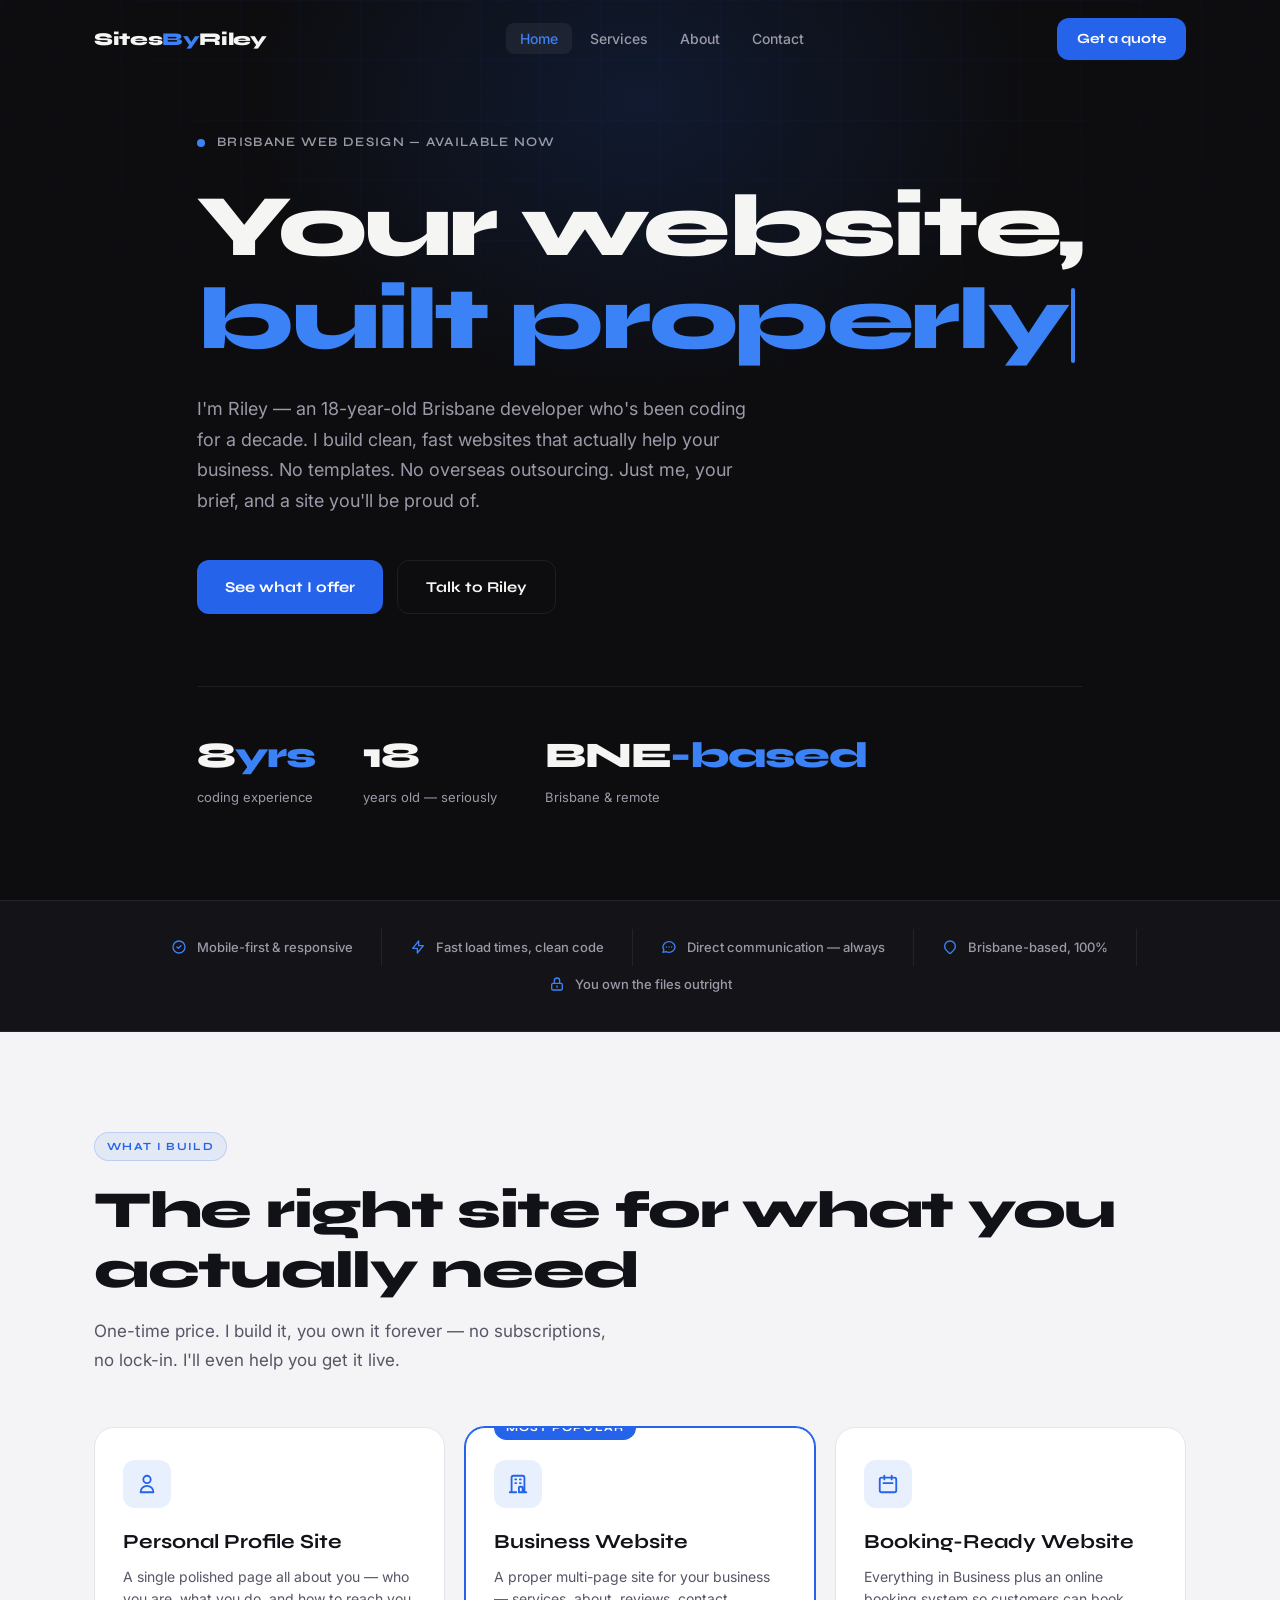
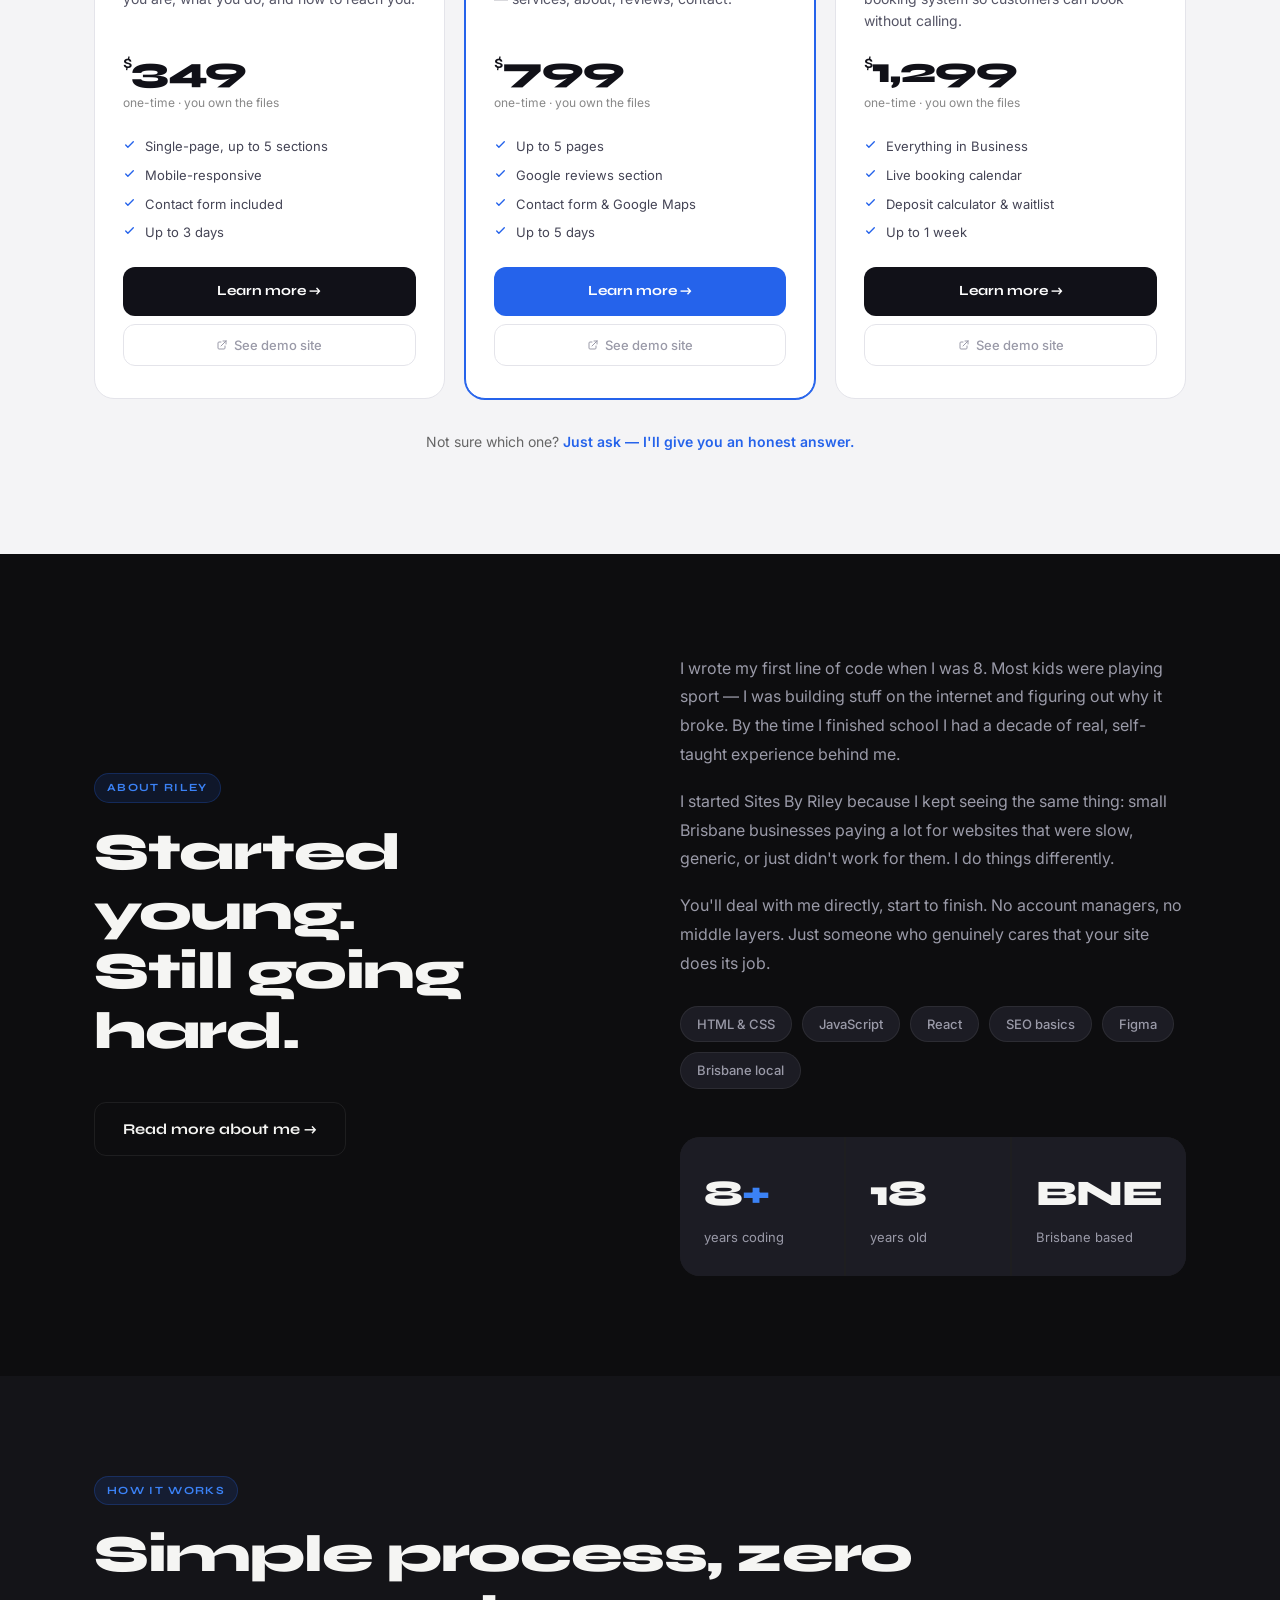
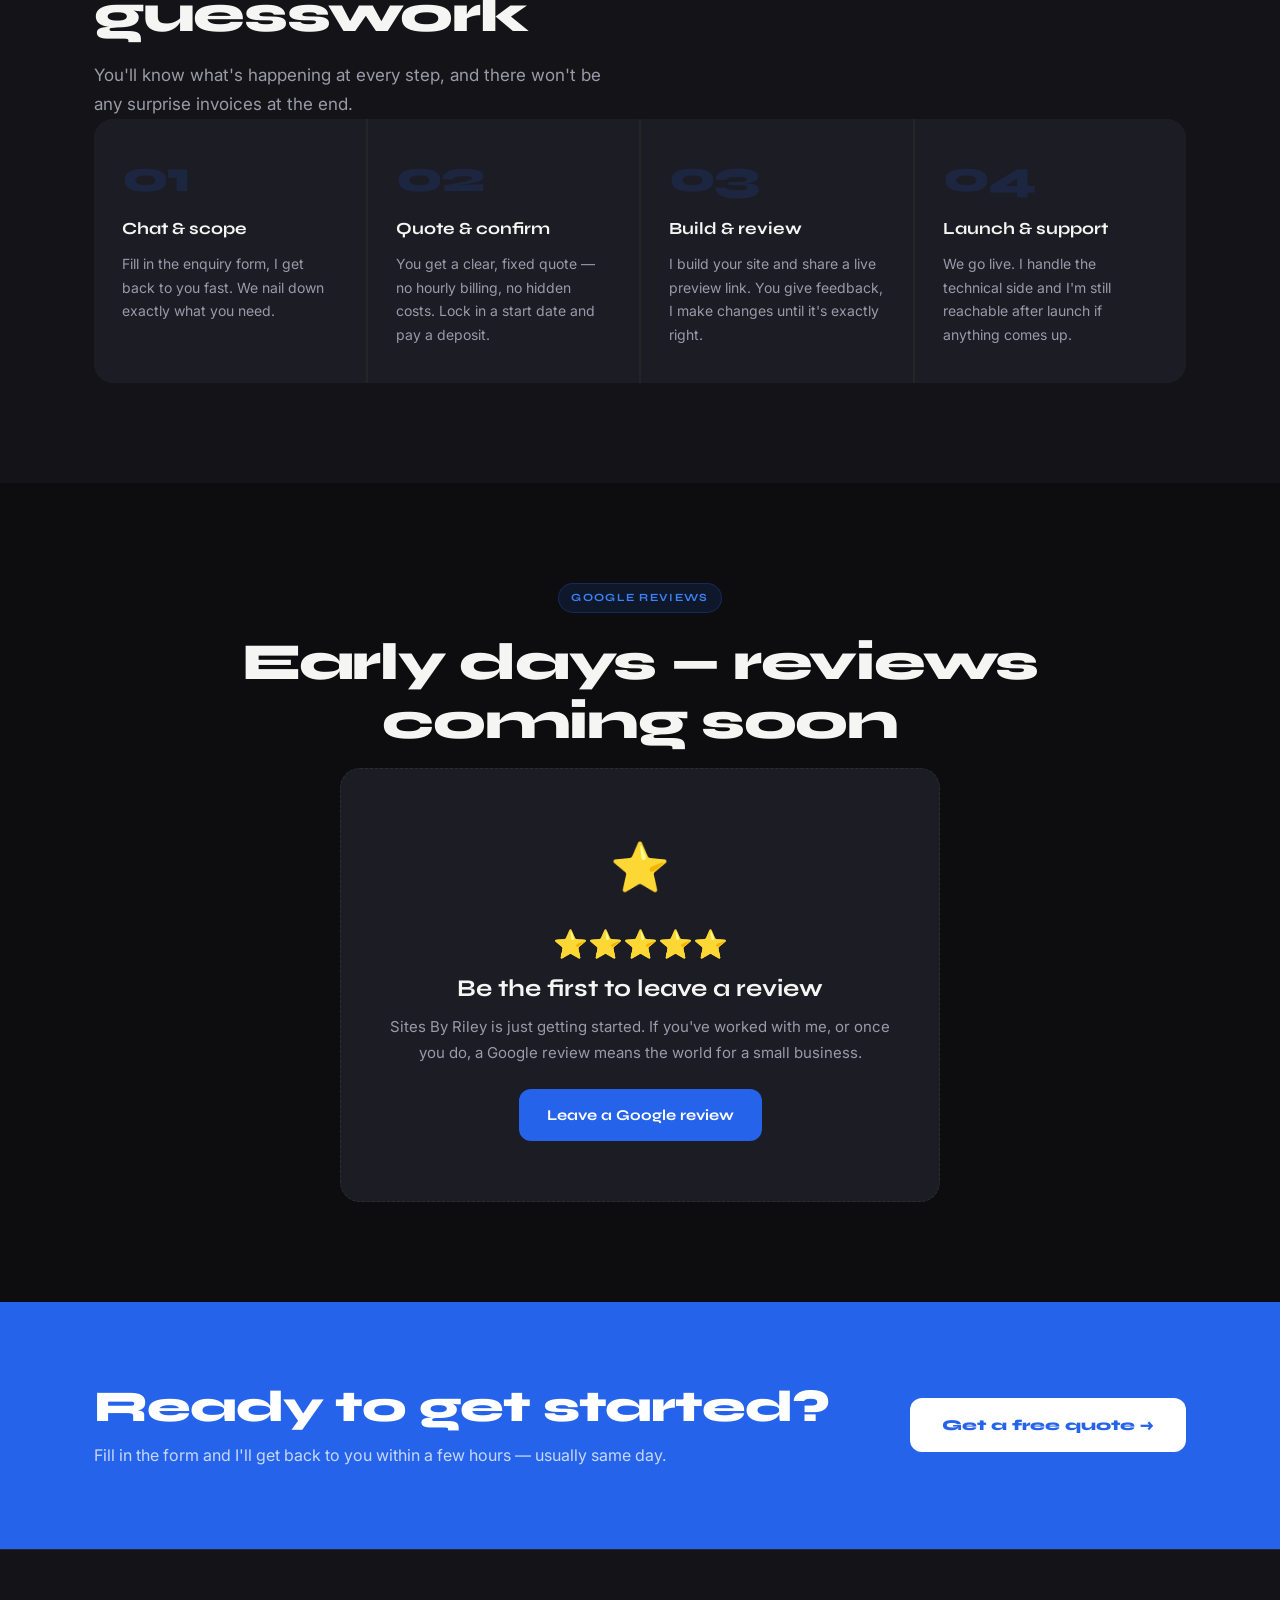
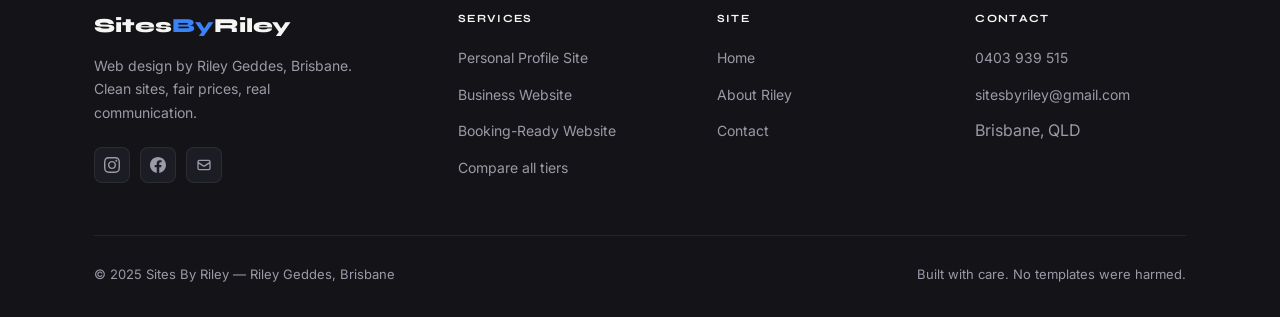
==== commit a92e31c0: "Add files via upload" ====
--- a/index.html
+++ b/index.html
@@ -136,7 +136,7 @@
       <a href="contact.html" class="btn btn-ghost">Talk to Riley</a>
     </div>
     <div class="hero-stats reveal d4">
-      <div class="hero-stat"><div class="hero-stat-num">10<span>yrs</span></div><div class="hero-stat-label">coding experience</div></div>
+      <div class="hero-stat"><div class="hero-stat-num">8<span>yrs</span></div><div class="hero-stat-label">coding experience</div></div>
       <div class="hero-stat"><div class="hero-stat-num">18</div><div class="hero-stat-label">years old — seriously</div></div>
       <div class="hero-stat"><div class="hero-stat-num">BNE<span>-based</span></div><div class="hero-stat-label">Brisbane & remote</div></div>
     </div>
@@ -174,7 +174,7 @@
           <li><svg width="13" height="13" fill="none" viewBox="0 0 24 24" stroke="currentColor" stroke-width="2.5"><path stroke-linecap="round" stroke-linejoin="round" d="M5 13l4 4L19 7"/></svg>Single-page, up to 5 sections</li>
           <li><svg width="13" height="13" fill="none" viewBox="0 0 24 24" stroke="currentColor" stroke-width="2.5"><path stroke-linecap="round" stroke-linejoin="round" d="M5 13l4 4L19 7"/></svg>Mobile-responsive</li>
           <li><svg width="13" height="13" fill="none" viewBox="0 0 24 24" stroke="currentColor" stroke-width="2.5"><path stroke-linecap="round" stroke-linejoin="round" d="M5 13l4 4L19 7"/></svg>Contact form included</li>
-          <li><svg width="13" height="13" fill="none" viewBox="0 0 24 24" stroke="currentColor" stroke-width="2.5"><path stroke-linecap="round" stroke-linejoin="round" d="M5 13l4 4L19 7"/></svg>Delivered in ~5 days</li>
+          <li><svg width="13" height="13" fill="none" viewBox="0 0 24 24" stroke="currentColor" stroke-width="2.5"><path stroke-linecap="round" stroke-linejoin="round" d="M5 13l4 4L19 7"/></svg>Up to 3 days</li>
         </ul>
         <div class="svc-btns">
           <a href="tier1.html" class="btn-svc-main">Learn more →</a>
@@ -193,7 +193,7 @@
           <li><svg width="13" height="13" fill="none" viewBox="0 0 24 24" stroke="currentColor" stroke-width="2.5"><path stroke-linecap="round" stroke-linejoin="round" d="M5 13l4 4L19 7"/></svg>Up to 5 pages</li>
           <li><svg width="13" height="13" fill="none" viewBox="0 0 24 24" stroke="currentColor" stroke-width="2.5"><path stroke-linecap="round" stroke-linejoin="round" d="M5 13l4 4L19 7"/></svg>Google reviews section</li>
           <li><svg width="13" height="13" fill="none" viewBox="0 0 24 24" stroke="currentColor" stroke-width="2.5"><path stroke-linecap="round" stroke-linejoin="round" d="M5 13l4 4L19 7"/></svg>Contact form & Google Maps</li>
-          <li><svg width="13" height="13" fill="none" viewBox="0 0 24 24" stroke="currentColor" stroke-width="2.5"><path stroke-linecap="round" stroke-linejoin="round" d="M5 13l4 4L19 7"/></svg>Delivered in 1–2 weeks</li>
+          <li><svg width="13" height="13" fill="none" viewBox="0 0 24 24" stroke="currentColor" stroke-width="2.5"><path stroke-linecap="round" stroke-linejoin="round" d="M5 13l4 4L19 7"/></svg>Up to 5 days</li>
         </ul>
         <div class="svc-btns">
           <a href="tier2.html" class="btn-svc-main">Learn more →</a>
@@ -211,7 +211,7 @@
           <li><svg width="13" height="13" fill="none" viewBox="0 0 24 24" stroke="currentColor" stroke-width="2.5"><path stroke-linecap="round" stroke-linejoin="round" d="M5 13l4 4L19 7"/></svg>Everything in Business</li>
           <li><svg width="13" height="13" fill="none" viewBox="0 0 24 24" stroke="currentColor" stroke-width="2.5"><path stroke-linecap="round" stroke-linejoin="round" d="M5 13l4 4L19 7"/></svg>Live booking calendar</li>
           <li><svg width="13" height="13" fill="none" viewBox="0 0 24 24" stroke="currentColor" stroke-width="2.5"><path stroke-linecap="round" stroke-linejoin="round" d="M5 13l4 4L19 7"/></svg>Deposit calculator & waitlist</li>
-          <li><svg width="13" height="13" fill="none" viewBox="0 0 24 24" stroke="currentColor" stroke-width="2.5"><path stroke-linecap="round" stroke-linejoin="round" d="M5 13l4 4L19 7"/></svg>Delivered in 2–3 weeks</li>
+          <li><svg width="13" height="13" fill="none" viewBox="0 0 24 24" stroke="currentColor" stroke-width="2.5"><path stroke-linecap="round" stroke-linejoin="round" d="M5 13l4 4L19 7"/></svg>Up to 1 week</li>
         </ul>
         <div class="svc-btns">
           <a href="tier3.html" class="btn-svc-main">Learn more →</a>
@@ -244,7 +244,7 @@
           <span class="chip">SEO basics</span><span class="chip">Figma</span><span class="chip">Brisbane local</span>
         </div>
         <div class="about-stat-strip reveal d3">
-          <div class="about-stat"><div class="about-stat-num">10<span>+</span></div><div class="about-stat-label">years coding</div></div>
+          <div class="about-stat"><div class="about-stat-num">8<span>+</span></div><div class="about-stat-label">years coding</div></div>
           <div class="about-stat"><div class="about-stat-num">18</div><div class="about-stat-label">years old</div></div>
           <div class="about-stat"><div class="about-stat-num">BNE</div><div class="about-stat-label">Brisbane based</div></div>
         </div>
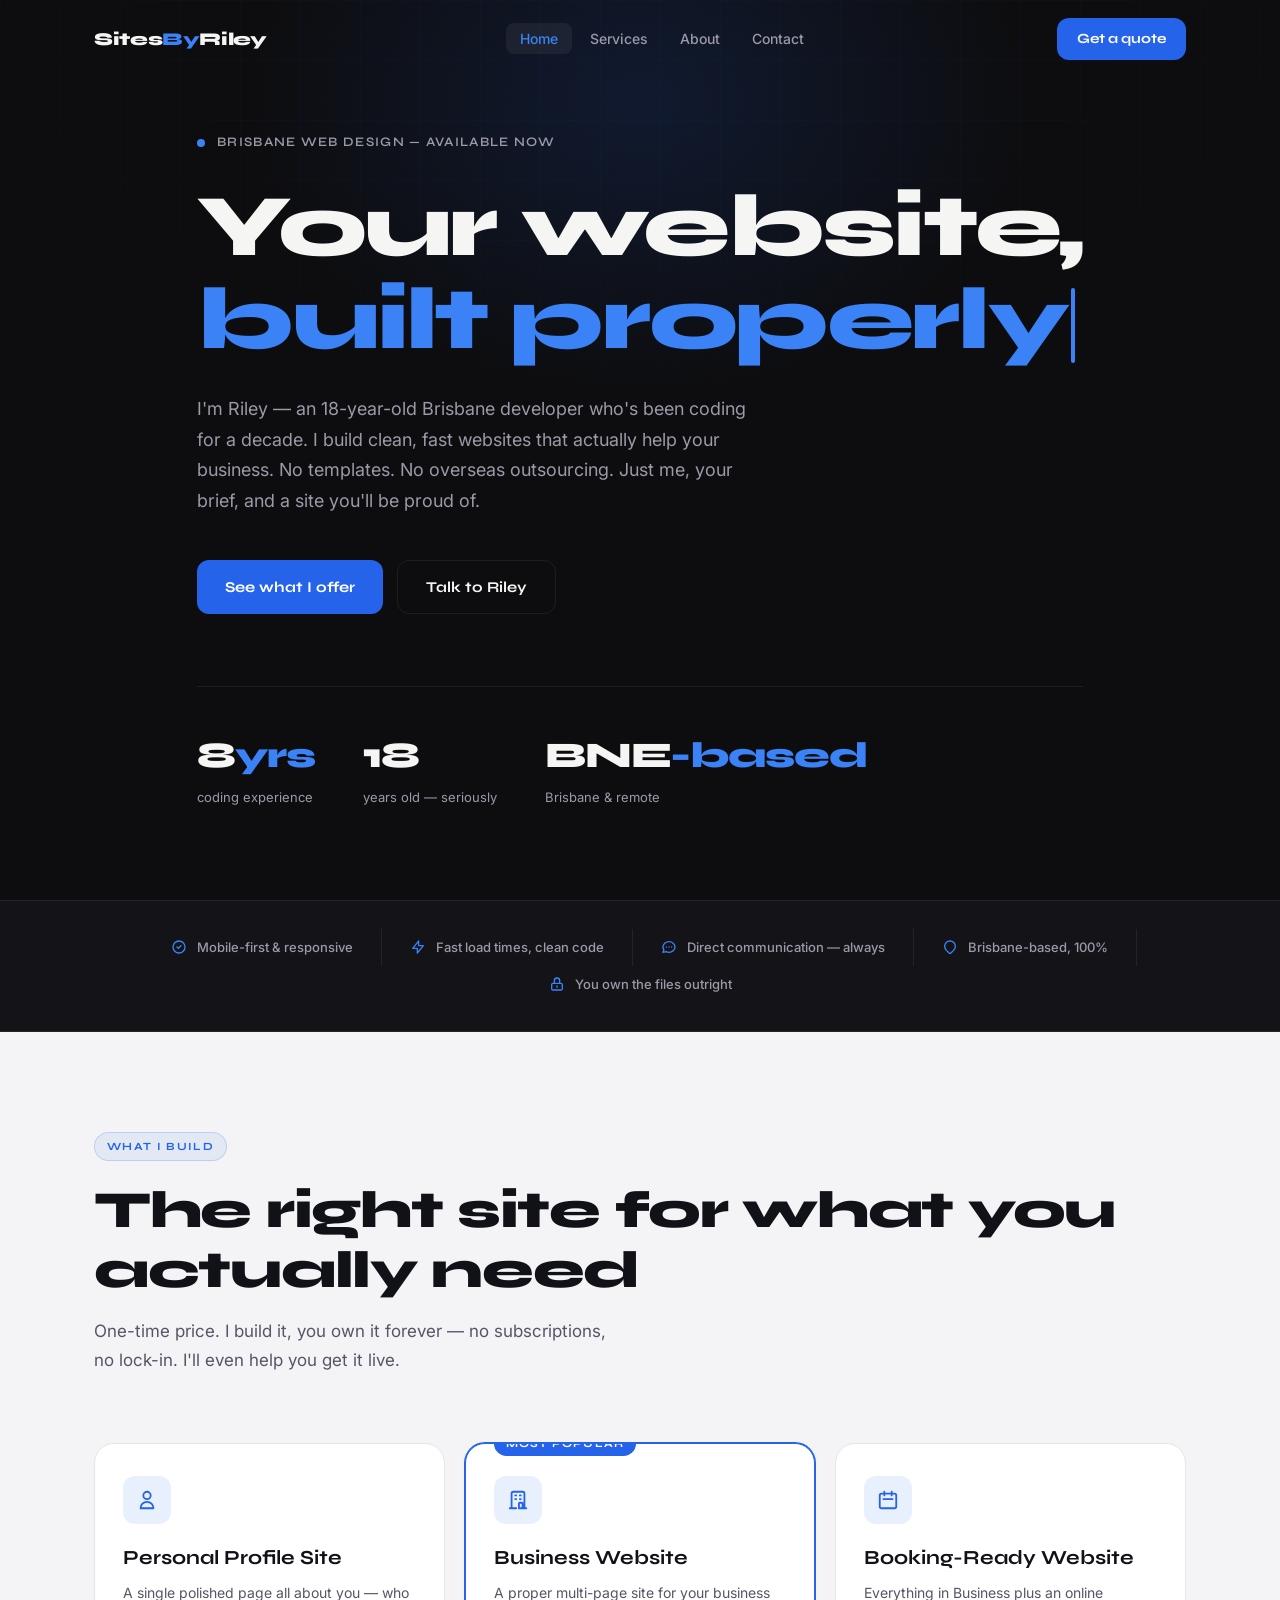
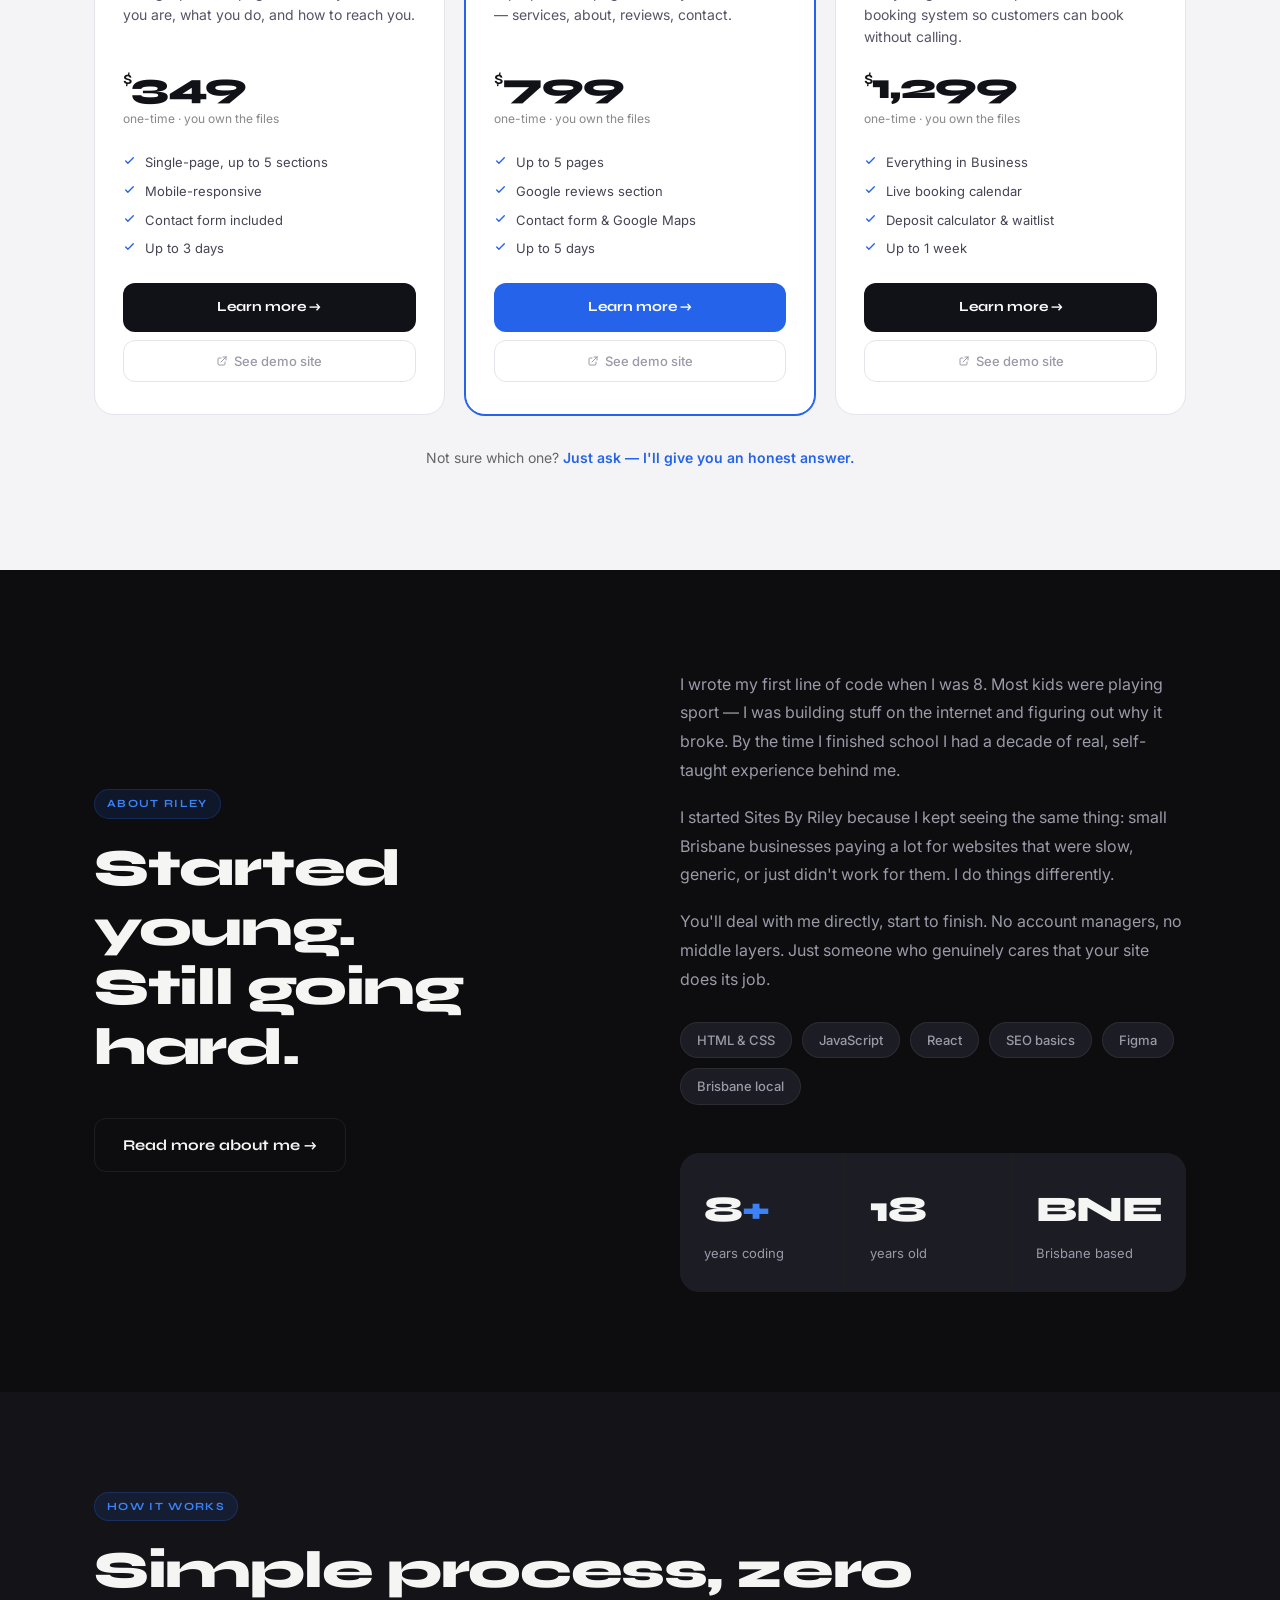
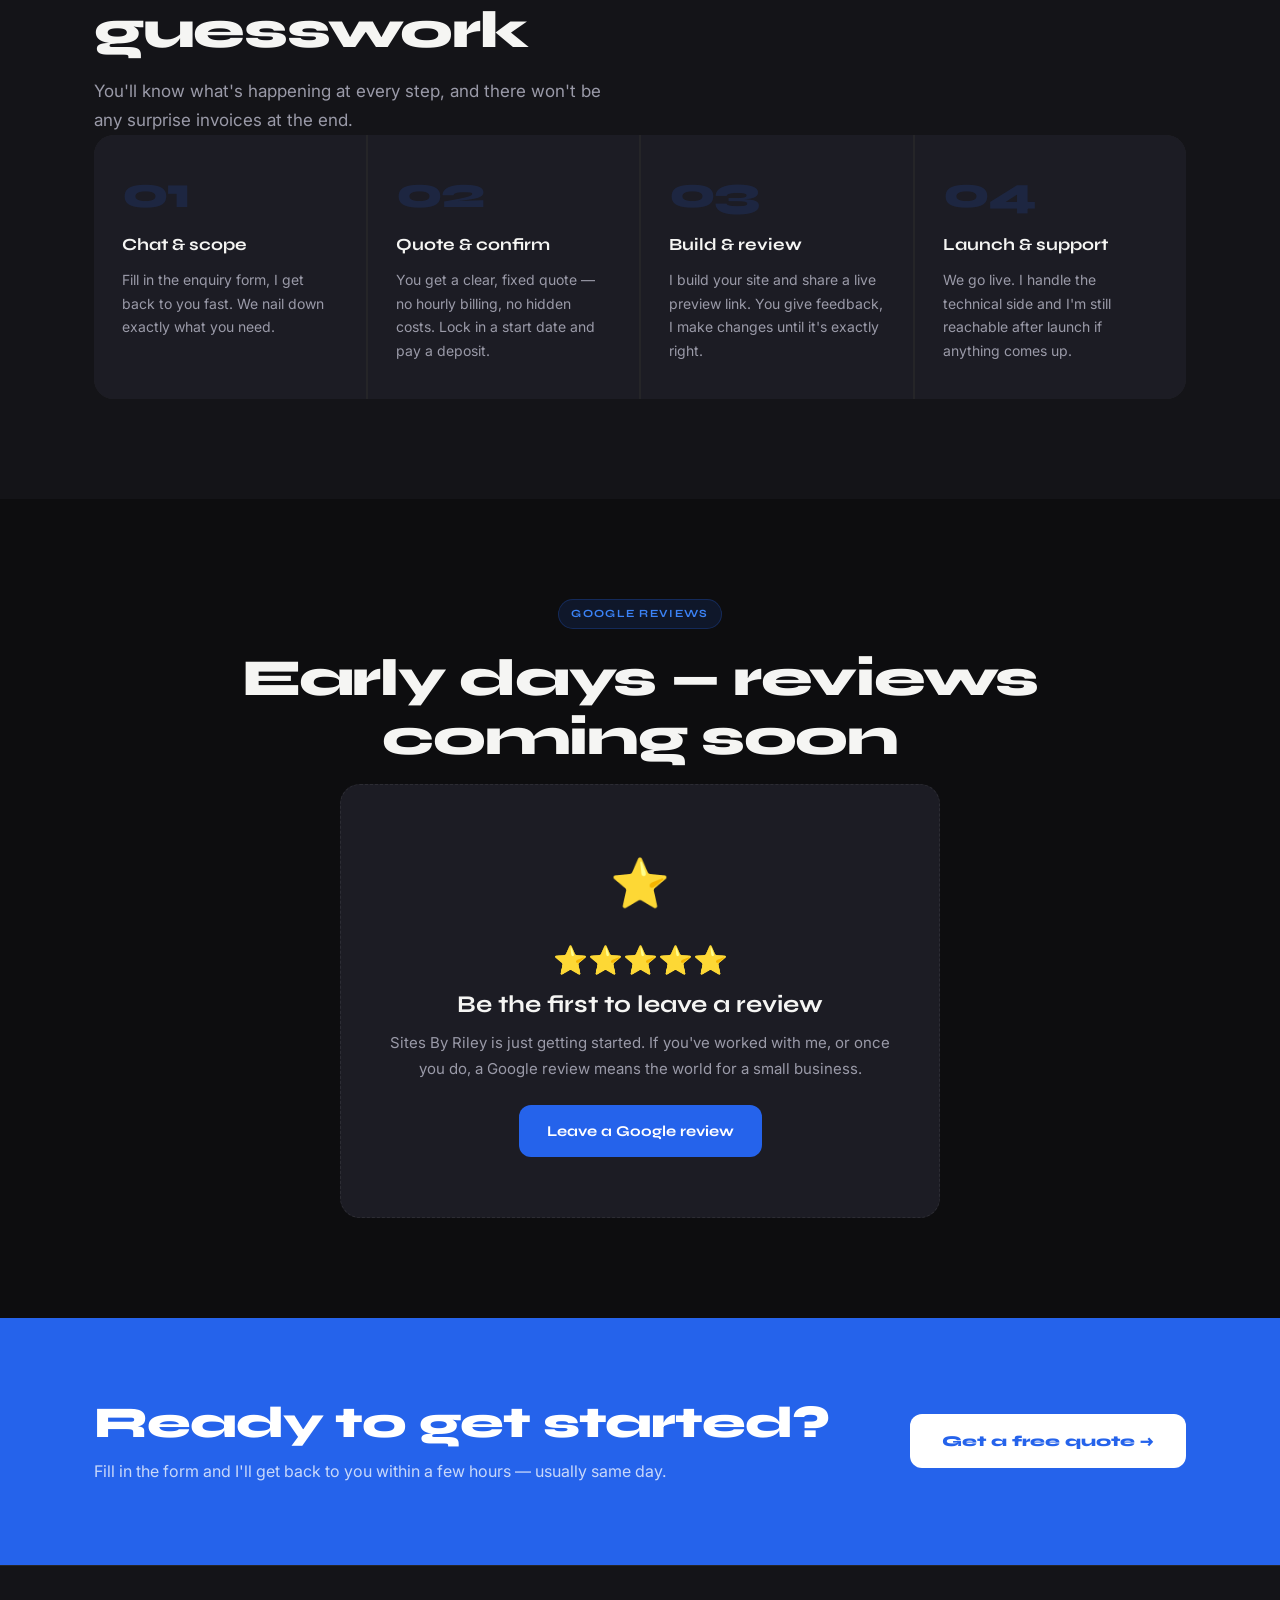
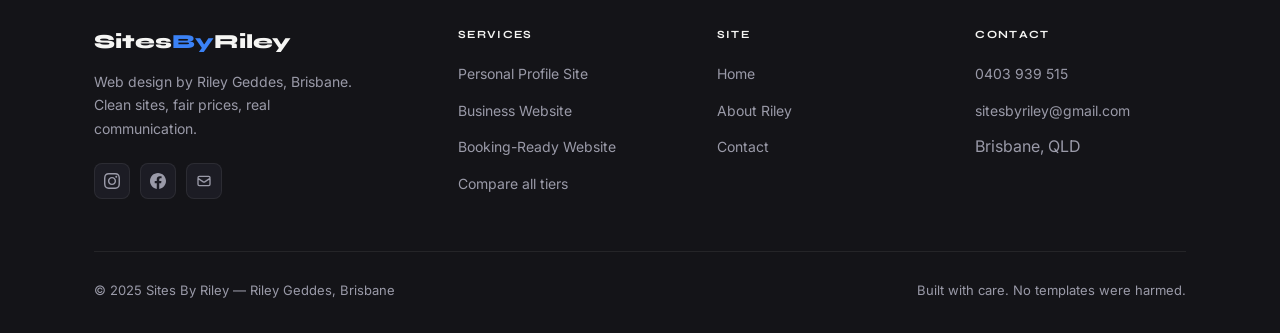
==== commit 478650f6: "Add files via upload" ====
--- a/index.html
+++ b/index.html
@@ -33,7 +33,7 @@
 #services-home{background:var(--light-bg);color:var(--light-text);}
 #services-home .section-title{color:var(--light-text);}
 #services-home .section-sub{color:#555566;}
-.services-summary-grid{display:grid;grid-template-columns:repeat(3,1fr);gap:20px;margin-top:52px;}
+.services-summary-grid{display:grid;grid-template-columns:repeat(3,1fr);gap:20px;margin-top:52px;padding-top:16px;}
 .svc-summary-card{background:#fff;border:1.5px solid #E4E4EA;border-radius:var(--radius-lg);padding:32px 28px;transition:var(--tr);position:relative;overflow:hidden;display:flex;flex-direction:column;}
 .svc-summary-card::before{content:'';position:absolute;top:0;left:0;right:0;height:3px;background:var(--blue);transform:scaleX(0);transform-origin:left;transition:transform .35s ease;}
 .svc-summary-card:hover{border-color:var(--blue);transform:translateY(-4px);box-shadow:0 12px 40px rgba(37,99,235,0.12);}
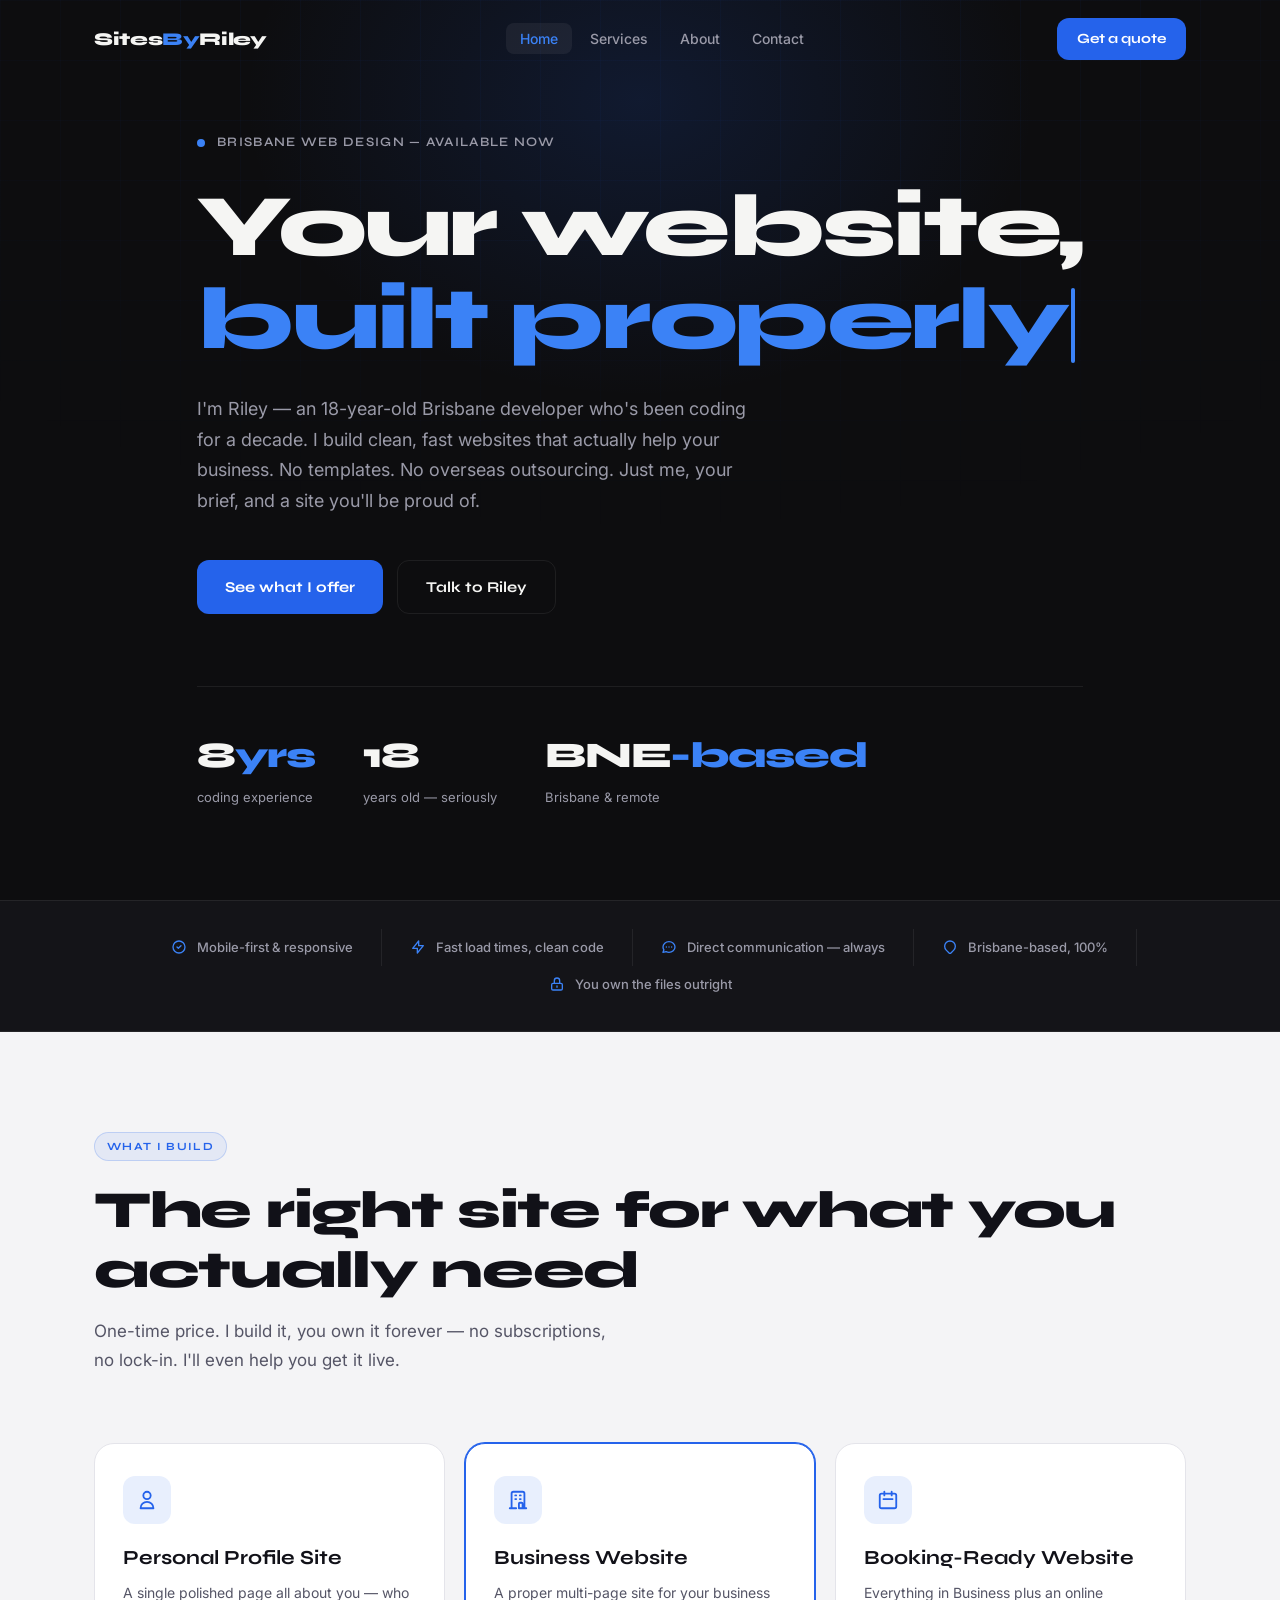
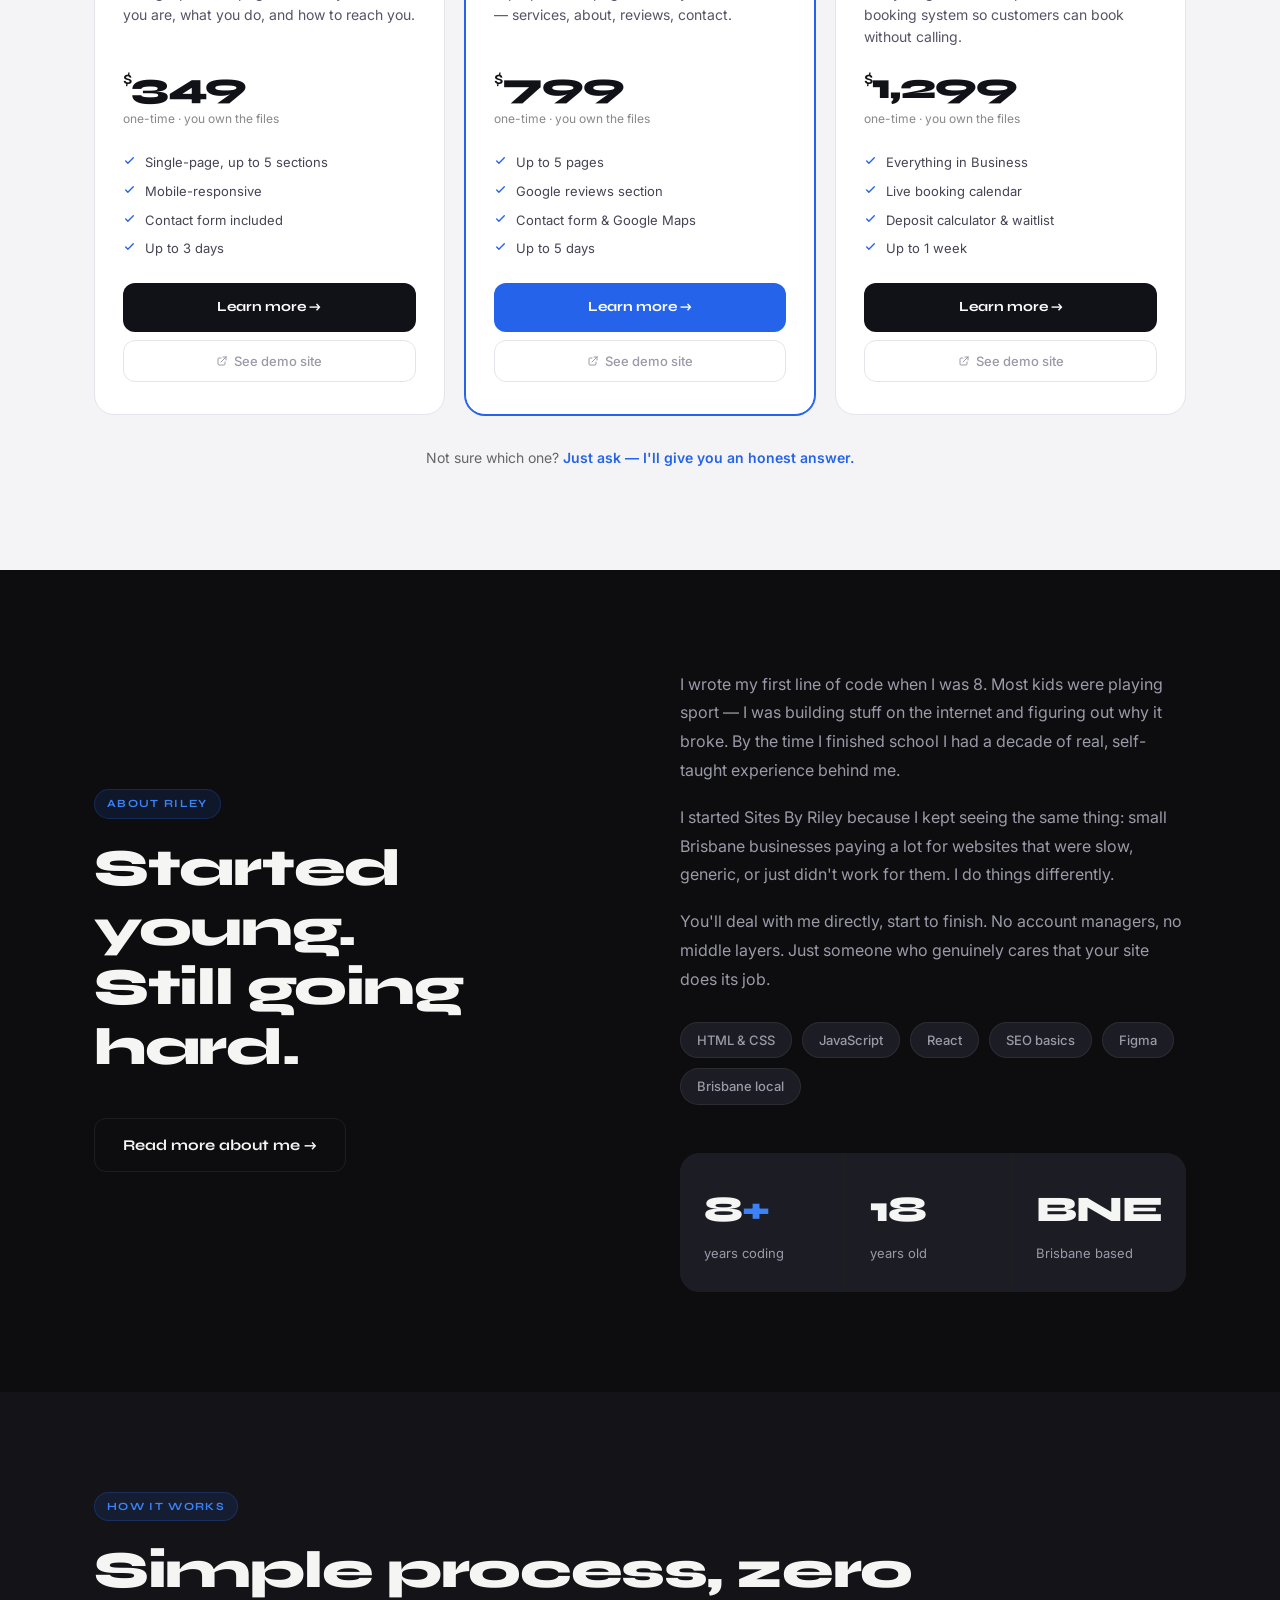
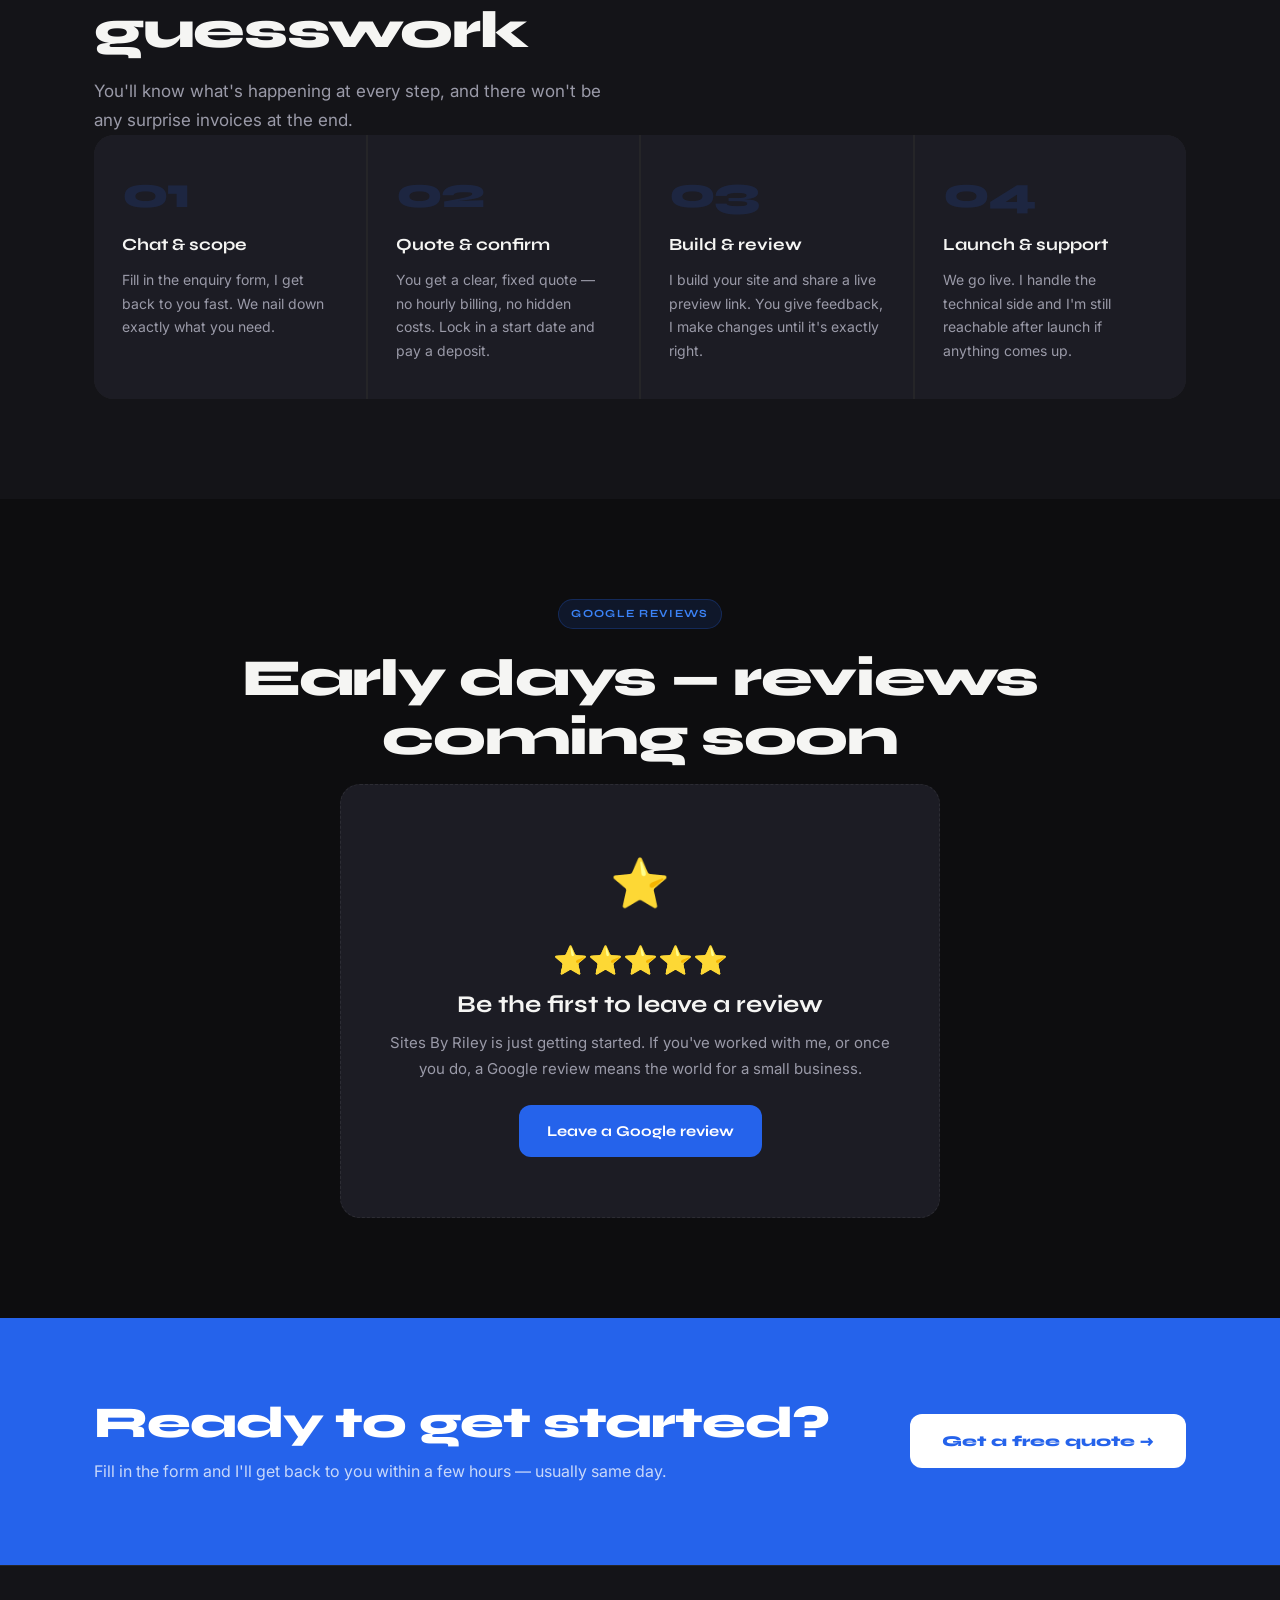
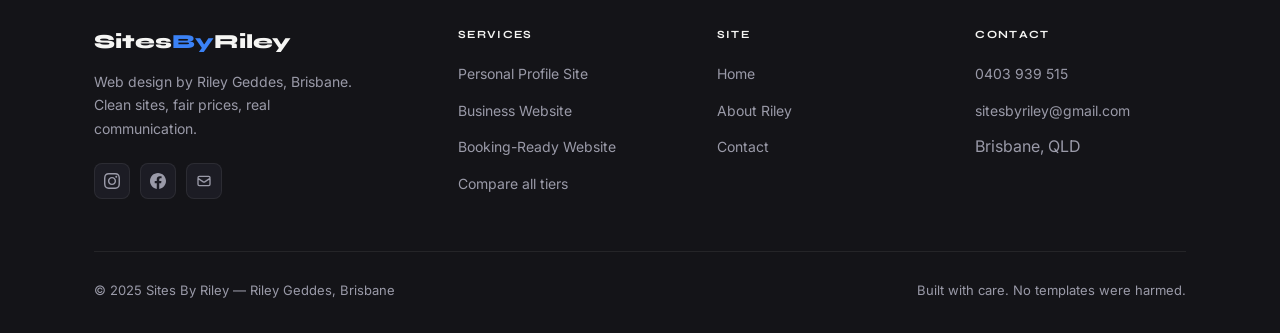
==== commit 3bfd939b: "Add files via upload" ====
--- a/index.html
+++ b/index.html
@@ -183,7 +183,6 @@
       </div>
 
       <div class="svc-summary-card popular reveal d2">
-        <div class="svc-popular-badge">Most popular</div>
         <div class="svc-icon"><svg width="22" height="22" fill="none" viewBox="0 0 24 24" stroke="currentColor" stroke-width="2"><path stroke-linecap="round" stroke-linejoin="round" d="M19 21V5a2 2 0 00-2-2H7a2 2 0 00-2 2v16m14 0h2m-2 0h-5m-9 0H3m2 0h5M9 7h1m-1 4h1m4-4h1m-1 4h1m-2 10v-5a1 1 0 011-1h2a1 1 0 011 1v5m-4 0h4"/></svg></div>
         <div class="svc-name">Business Website</div>
         <div class="svc-tagline">A proper multi-page site for your business — services, about, reviews, contact.</div>
